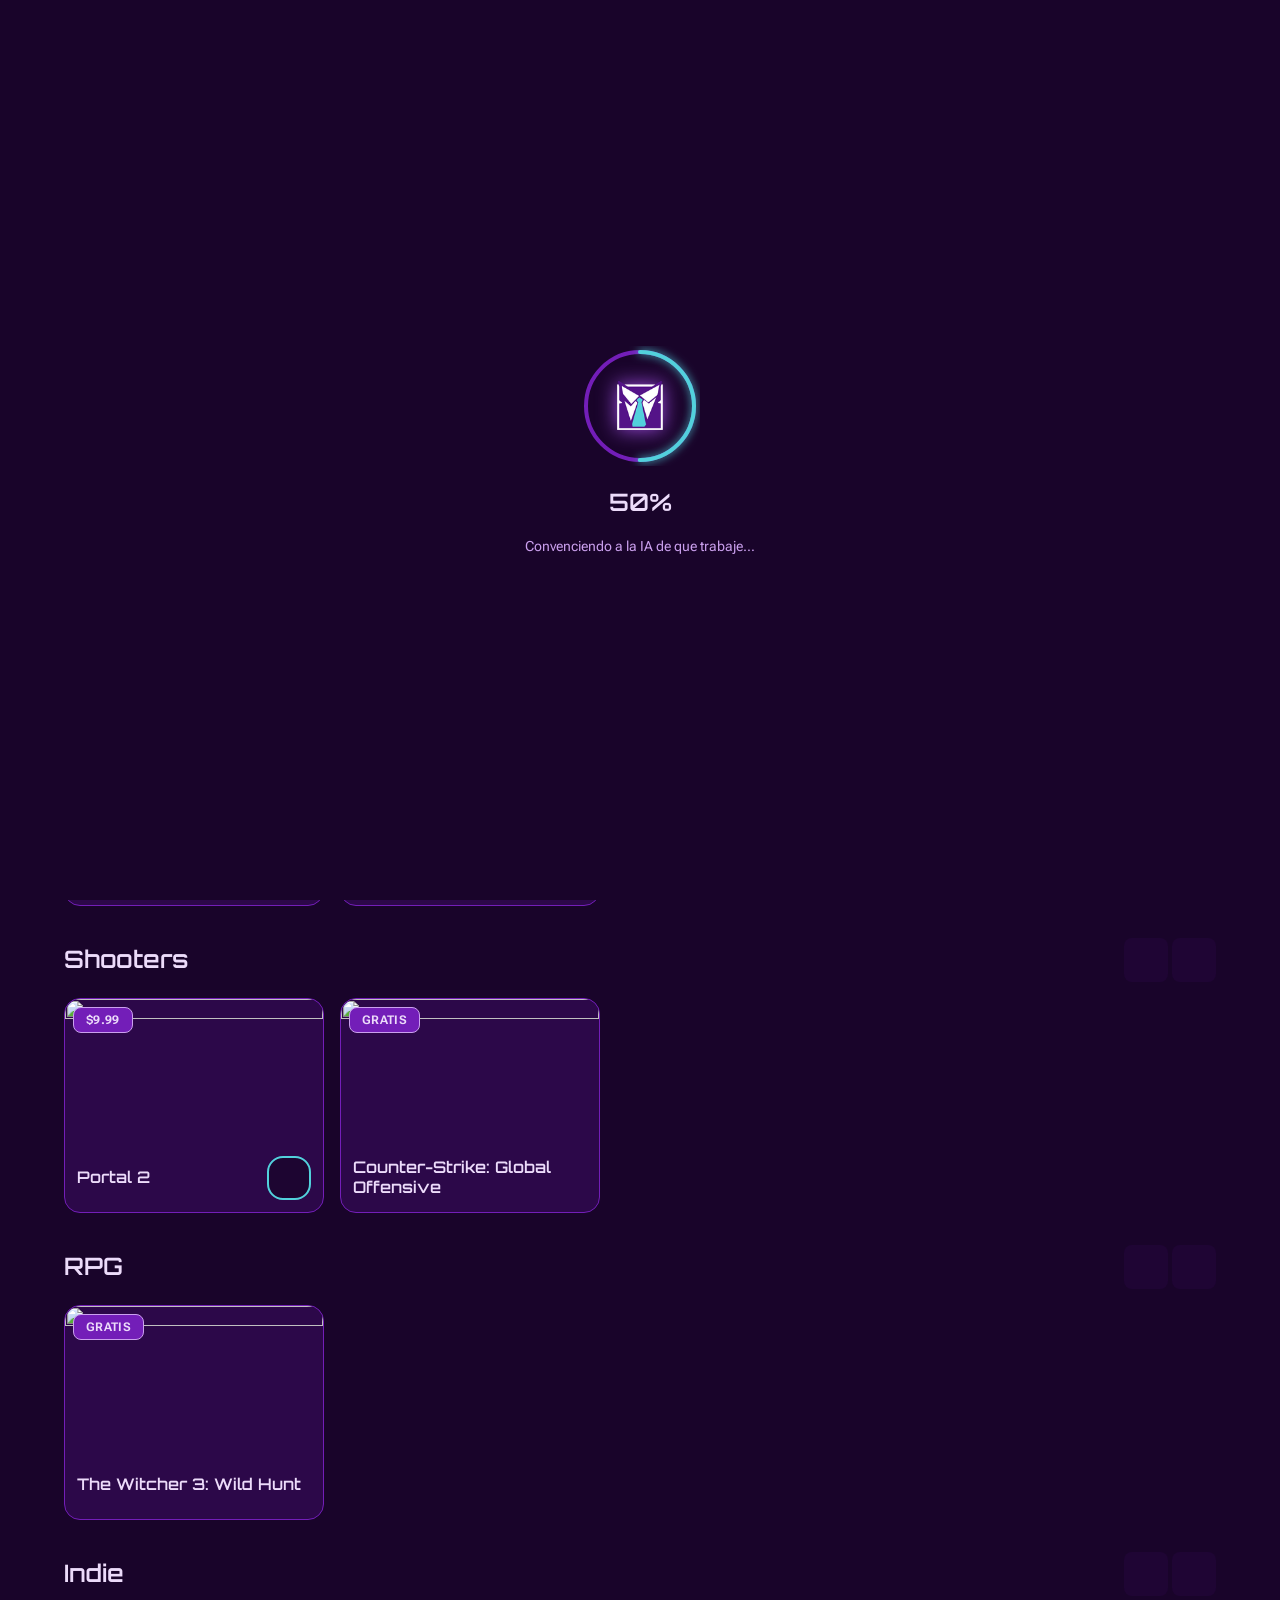
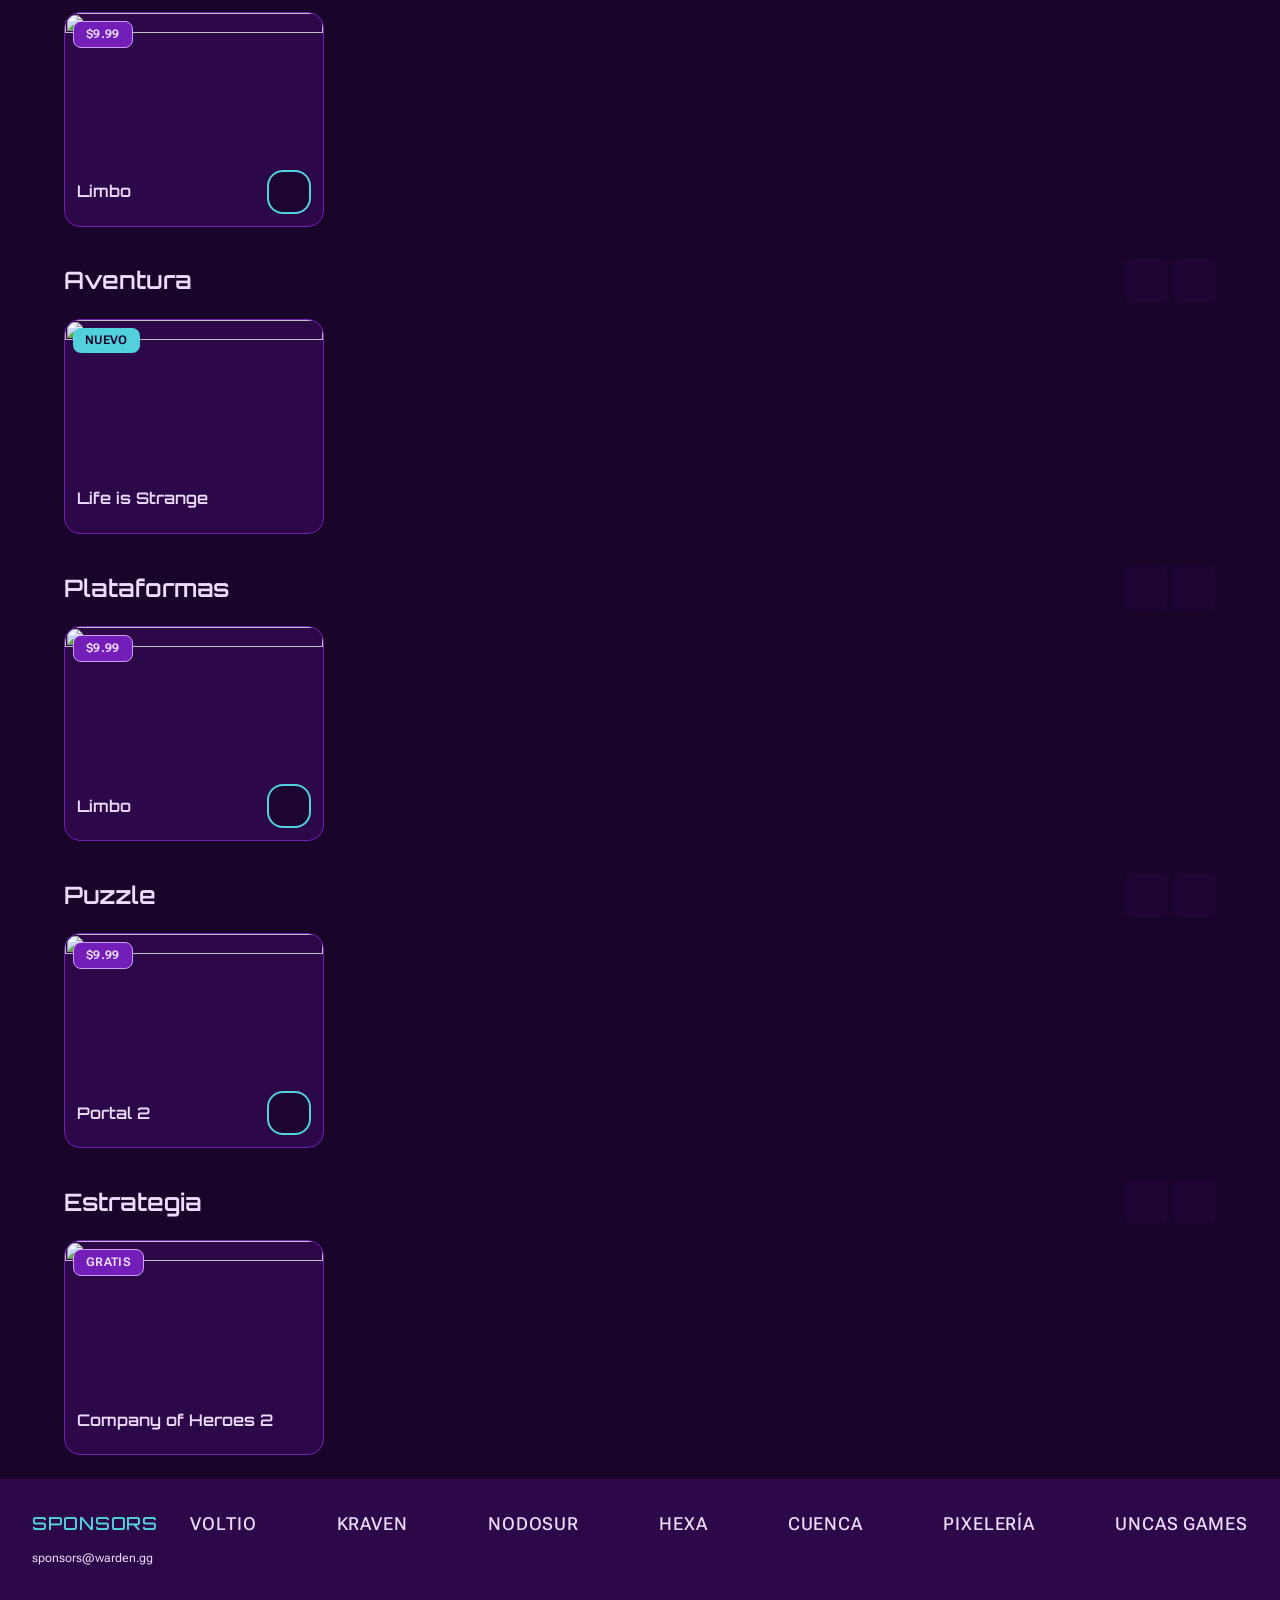
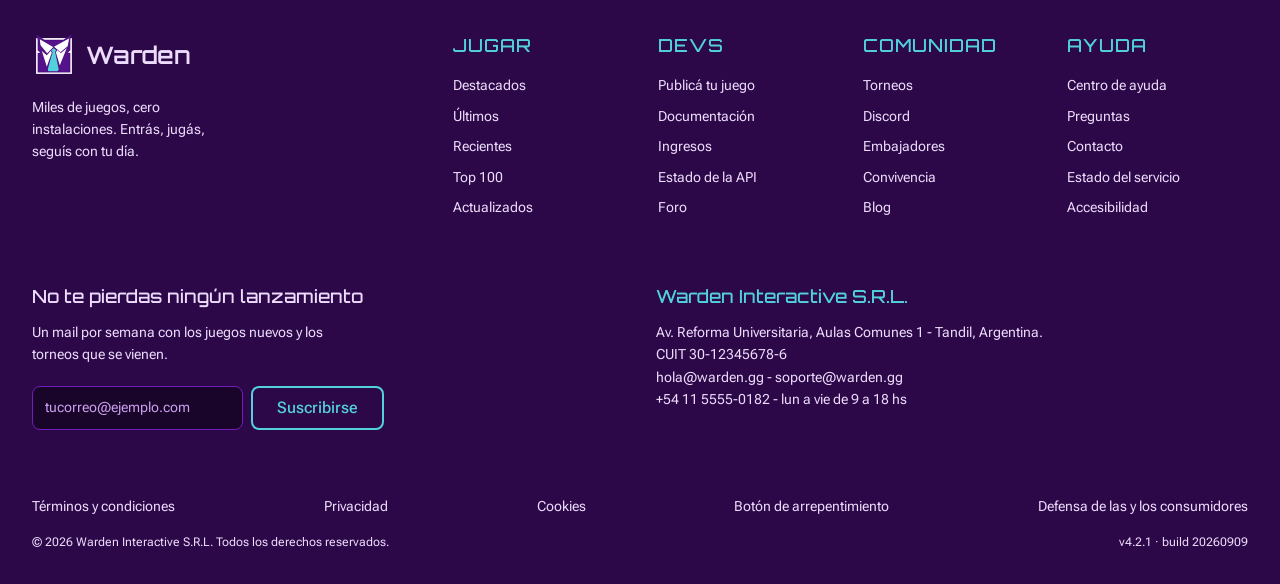
==== tp2/index.html @ 513153ab "header: fijo al scrollear solo en la Home y desde tablet Co-Authored-By: Claude Sonnet 5 <noreply@an" ====
<!DOCTYPE html>
<html lang="es-AR">
<head>
  <meta charset="utf-8">
  <meta name="viewport" content="width=device-width, initial-scale=1">
  <title>Warden Games — Home</title>
  <link rel="preconnect" href="https://fonts.googleapis.com">
  <link rel="preconnect" href="https://fonts.gstatic.com" crossorigin>
  <link href="https://fonts.googleapis.com/css2?family=Orbitron:wght@500;600;700&family=Roboto+Flex:wght@400;500&display=swap" rel="stylesheet">
  <link rel="stylesheet" href="https://unpkg.com/@phosphor-icons/web@2.1.1/src/regular/style.css">
  <link rel="stylesheet" href="./css/variables.css">
  <link rel="stylesheet" href="./css/base.css">
  <link rel="stylesheet" href="./css/components.css">
  <link rel="stylesheet" href="./css/header.css">
  <link rel="stylesheet" href="./css/footer.css">
  <link rel="stylesheet" href="./css/home.css">
</head>
<body>

  <!-- Loading simulado: se muestra al cargar la Home y se oculta desde
       loading.js. Todo el bloque visual es aria-hidden: el lector de
       pantalla ya tiene su propio anuncio fijo (el <p class="sr-only">
       de abajo) — ni el % ni las frases graciosas se leen en voz alta,
       cambiarían demasiadas veces en 5 segundos. -->
  <div id="loading" class="loading-overlay" role="status" aria-busy="true">
    <p class="sr-only">Cargando catálogo de juegos…</p>
    <div class="loading__centro" aria-hidden="true">
      <div class="loading__logo-wrap">
        <svg class="loading__ring" viewBox="0 0 120 120">
          <circle class="loading__ring-fondo" cx="60" cy="60" r="54"></circle>
          <circle class="loading__ring-relleno" id="loading-ring" cx="60" cy="60" r="54"></circle>
        </svg>
        <img class="loading__logo" src="assets/img/logo.png" alt="">
      </div>
      <span class="loading__pct"><span id="loading-num">0</span>%</span>
      <p class="loading__texto" id="loading-texto">Poniendo a correr a los hámsters…</p>
    </div>
  </div>

  <header class="header header--fijo">
  <div class="header__start">
    <div class="menu-hamburguesa">
      <button class="header__icon-btn" type="button" aria-label="Abrir menú" aria-expanded="false" aria-controls="menu-principal">
        <i class="ph ph-list" aria-hidden="true"></i>
      </button>

      <div id="menu-principal" class="menu-dropdown menu-dropdown--hamburguesa" hidden>
        <nav class="menu-dropdown__seccion" aria-labelledby="menu-jugar-titulo">
          <h2 class="menu-dropdown__titulo" id="menu-jugar-titulo">Jugar</h2>
          <ul>
            <li><a href="#"><i class="ph ph-star" aria-hidden="true"></i> Destacados</a></li>
            <li><a href="#"><i class="ph ph-sparkle" aria-hidden="true"></i> Últimos</a></li>
            <li><a href="#"><i class="ph ph-clock" aria-hidden="true"></i> Recientes</a></li>
            <li><a href="#"><i class="ph ph-trophy" aria-hidden="true"></i> Top 100</a></li>
            <li><a href="#"><i class="ph ph-arrows-clockwise" aria-hidden="true"></i> Actualizados</a></li>
          </ul>
        </nav>

        <hr class="menu-dropdown__divisor">

        <nav class="menu-dropdown__seccion" aria-labelledby="menu-categorias-titulo">
          <h2 class="menu-dropdown__titulo" id="menu-categorias-titulo">Categorías</h2>
          <ul>
            <li><a href="#"><i class="ph ph-lightning" aria-hidden="true"></i> Acción</a></li>
            <li><a href="#"><i class="ph ph-crosshair-simple" aria-hidden="true"></i> Shooters</a></li>
            <li><a href="#"><i class="ph ph-sword" aria-hidden="true"></i> RPG</a></li>
            <li><a href="#"><i class="ph ph-palette" aria-hidden="true"></i> Indie</a></li>
            <li><a href="#"><i class="ph ph-compass" aria-hidden="true"></i> Aventura</a></li>
            <li><a href="#"><i class="ph ph-game-controller" aria-hidden="true"></i> Plataformas</a></li>
            <li><a href="#"><i class="ph ph-puzzle-piece" aria-hidden="true"></i> Puzzle</a></li>
            <li><a href="#"><i class="ph ph-brain" aria-hidden="true"></i> Estrategia</a></li>
          </ul>
        </nav>

        <hr class="menu-dropdown__divisor">

        <div class="menu-dropdown__seccion menu-dropdown__seccion--contacto">
          <a class="btn btn--secundario" href="mailto:hola@warden.gg">Contáctanos</a>
        </div>
      </div>
    </div>

    <a class="header__logo" href="index.html" aria-label="Warden, ir al inicio">
      <img src="assets/img/logo.png" alt="" width="32" height="32">
      <span>Warden</span>
    </a>
  </div>

  <form class="header__search" role="search" action="#">
    <label class="sr-only" for="buscar">Buscar juegos</label>
    <i class="ph ph-magnifying-glass" aria-hidden="true"></i>
    <input type="search" id="buscar" name="q" placeholder="Buscar juegos" autocomplete="off">
  </form>

  <div class="header__actions">
    <div class="menu-carrito">
      <button class="header__icon-btn" type="button" aria-label="Carrito" aria-expanded="false" aria-controls="menu-carrito-panel">
        <i class="ph ph-shopping-cart-simple" aria-hidden="true"></i>
        <span class="carrito__contador" id="carrito-contador" hidden>0</span>
      </button>

      <div id="menu-carrito-panel" class="menu-dropdown menu-dropdown--carrito" hidden>
        <h2 class="menu-dropdown__titulo">Carrito</h2>

        <p class="carrito__vacio" id="carrito-vacio">Todavía no agregaste ningún juego.</p>

        <ul class="carrito__lista" id="carrito-lista">
          <!-- Ítems generados por carrito.js -->
        </ul>

        <div class="carrito__acciones">
          <a href="#" class="btn btn--secundario">Seguir comprando</a>
          <button type="button" class="btn btn--primario" id="btn-pagar-carrito">Pagar carrito</button>
        </div>
      </div>
    </div>

    <!-- Con sesión -->
    <div class="menu-cuenta">
      <button class="header__avatar" type="button" aria-label="Mi cuenta" aria-expanded="false" aria-controls="menu-perfil" data-sesion="usuario" hidden>
        <img src="assets/img/avatar.jpg" alt="" width="36" height="36">
      </button>

      <div id="menu-perfil" class="menu-dropdown menu-dropdown--perfil" hidden>
        <div class="menu-dropdown__cabecera">
          <img src="assets/img/avatar.jpg" alt="" width="48" height="48">
          <div>
            <p class="menu-dropdown__nombre">Nombre Apellido</p>
            <p class="menu-dropdown__usuario">@username</p>
          </div>
        </div>

        <hr class="menu-dropdown__divisor">

        <nav class="menu-dropdown__seccion" aria-label="Cuenta">
          <ul>
            <li><a href="#">Mi perfil</a></li>
            <li><a href="index.html#fila-mis-juegos">Mis juegos</a></li>
            <li><a href="#">Favoritos</a></li>
            <li><a href="#">Logros</a></li>
            <li><a href="#">Configuración</a></li>
          </ul>
        </nav>

        <hr class="menu-dropdown__divisor">

        <ul class="menu-dropdown__social" aria-label="Redes sociales">
          <li><a href="#" aria-label="Instagram"><i class="ph ph-instagram-logo" aria-hidden="true"></i></a></li>
          <li><a href="#" aria-label="YouTube"><i class="ph ph-youtube-logo" aria-hidden="true"></i></a></li>
          <li><a href="#" aria-label="X"><i class="ph ph-x-logo" aria-hidden="true"></i></a></li>
        </ul>

        <button type="button" class="menu-dropdown__cerrar-sesion">Cerrar sesión</button>
      </div>
    </div>

    <!-- Sin sesión -->
    <a class="header__avatar header__avatar--invitado" href="login.html" aria-label="Iniciar sesión" data-sesion="invitado">
      <i class="ph ph-user" aria-hidden="true"></i>
    </a>
  </div>
</header>

  <!-- Modal de pago simulado: lo abre "Pagar carrito" (arriba). Sin pasarela
       real (ver DECISIONES.md) — el form no valida contra nada ni manda
       datos a ningún lado, solo simula que la compra salió bien. -->
  <dialog id="modal-pago" class="modal" aria-label="Pagar carrito">
    <button type="button" class="modal__cerrar" id="btn-cerrar-pago" aria-label="Cerrar">
      <i class="ph ph-x" aria-hidden="true"></i>
    </button>

    <form id="form-pago" class="modal__form">
      <h2 class="modal__titulo">Pagar carrito</h2>
      <p class="modal__resumen" id="pago-resumen"></p>

      <div class="field">
        <label for="pago-nombre">Nombre en la tarjeta</label>
        <input type="text" id="pago-nombre" name="nombre" required autocomplete="cc-name">
      </div>

      <div class="field">
        <label for="pago-numero">Número de tarjeta</label>
        <input type="text" id="pago-numero" name="numero" required inputmode="numeric" autocomplete="cc-number" placeholder="0000 0000 0000 0000" maxlength="19">
      </div>

      <div class="modal__fila">
        <div class="field">
          <label for="pago-vencimiento">Vencimiento</label>
          <input type="text" id="pago-vencimiento" name="vencimiento" required autocomplete="cc-exp" placeholder="MM/AA" maxlength="5">
        </div>

        <div class="field">
          <label for="pago-cvv">CVV</label>
          <input type="text" id="pago-cvv" name="cvv" required inputmode="numeric" autocomplete="cc-csc" placeholder="123" maxlength="4">
        </div>
      </div>

      <button type="submit" class="btn btn--primario">Confirmar compra</button>
    </form>

    <div class="modal__exito" id="pago-exito" role="status" hidden>
      <i class="ph ph-check-circle modal__exito-icono" aria-hidden="true"></i>
      <h2 class="modal__exito-titulo">¡Compra realizada!</h2>
      <p class="modal__exito-texto">Gracias por tu compra.</p>
    </div>
  </dialog>

  <main>
    <!-- Banner "Destacados": carrusel coverflow armado por js/carousel.js
         con los juegos mejor puntuados de la API. La card activa queda de
         frente al centro; las de los costados, giradas en 3D (perspective +
         rotateY + translateZ), como si se alejaran hacia el fondo. -->
    <section id="banner" aria-labelledby="banner-titulo">
      <h1 id="banner-titulo" class="banner__titulo">Destacados</h1>
      <div class="banner__viewport">
        <div class="banner__escena">
          <!-- Cards generadas por carousel.js -->
        </div>
      </div>
      <div class="banner__dots">
        <!-- Dots generados por carousel.js -->
      </div>
    </section>

    <!-- Filas generadas por home.js: categorías por género para invitado,
         o "Recomendados" si el avatar del header tiene data-sesion="usuario" -->
    <div id="filas-juegos"></div>
  </main>

<footer class="footer">
  <div class="footer__inner">

    <!-- Sponsors -->
    <section class="sponsors" aria-labelledby="sponsors-title">
      <div class="sponsors__row">
        <h2 class="footer__label" id="sponsors-title">Sponsors</h2>
        <ul class="sponsors__list">
          <li><a href="#">Voltio</a></li>
          <li><a href="#">Kraven</a></li>
          <li><a href="#">NodoSur</a></li>
          <li><a href="#">Hexa</a></li>
          <li><a href="#">Cuenca</a></li>
          <li><a href="#">Pixelería</a></li>
          <li><a href="#">Uncas Games</a></li>
        </ul>
      </div>
      <a class="sponsors__mail" href="mailto:sponsors@warden.gg">sponsors@warden.gg</a>
    </section>

    <hr class="footer__divider">

    <!-- Marca + navegación -->
    <div class="footer__grid">

      <div class="brand">
        <a class="brand__logo" href="index.html" aria-label="Warden, ir al inicio">
          <img src="assets/img/logo.png" alt="" width="44" height="44">
          <span>Warden</span>
        </a>
        <p class="brand__tagline">Miles de juegos, cero instalaciones. Entrás, jugás, seguís con tu día.</p>

        <ul class="social" aria-label="Redes sociales de Warden">
          <li><a href="#" aria-label="Warden en Instagram"><i class="ph ph-instagram-logo" aria-hidden="true"></i></a></li>
          <li><a href="#" aria-label="Warden en TikTok"><i class="ph ph-tiktok-logo" aria-hidden="true"></i></a></li>
          <li><a href="#" aria-label="Warden en X"><i class="ph ph-x-logo" aria-hidden="true"></i></a></li>
          <li><a href="#" aria-label="Warden en YouTube"><i class="ph ph-youtube-logo" aria-hidden="true"></i></a></li>
        </ul>
      </div>

      <nav class="footer__col" aria-labelledby="col-jugar">
        <h2 class="footer__label" id="col-jugar">Jugar</h2>
        <ul>
          <li><a href="#">Destacados</a></li>
          <li><a href="#">Últimos</a></li>
          <li><a href="#">Recientes</a></li>
          <li><a href="#">Top 100</a></li>
          <li><a href="#">Actualizados</a></li>
        </ul>
      </nav>

      <nav class="footer__col" aria-labelledby="col-devs">
        <h2 class="footer__label" id="col-devs">Devs</h2>
        <ul>
          <li><a href="#">Publicá tu juego</a></li>
          <li><a href="#">Documentación</a></li>
          <li><a href="#">Ingresos</a></li>
          <li><a href="#">Estado de la API</a></li>
          <li><a href="#">Foro</a></li>
        </ul>
      </nav>

      <nav class="footer__col" aria-labelledby="col-comunidad">
        <h2 class="footer__label" id="col-comunidad">Comunidad</h2>
        <ul>
          <li><a href="#">Torneos</a></li>
          <li><a href="#">Discord</a></li>
          <li><a href="#">Embajadores</a></li>
          <li><a href="#">Convivencia</a></li>
          <li><a href="#">Blog</a></li>
        </ul>
      </nav>

      <nav class="footer__col" aria-labelledby="col-ayuda">
        <h2 class="footer__label" id="col-ayuda">Ayuda</h2>
        <ul>
          <li><a href="#">Centro de ayuda</a></li>
          <li><a href="#">Preguntas</a></li>
          <li><a href="#">Contacto</a></li>
          <li><a href="#">Estado del servicio</a></li>
          <li><a href="#">Accesibilidad</a></li>
        </ul>
      </nav>

    </div>

    <hr class="footer__divider">

    <!-- Newsletter + empresa -->
    <div class="footer__bottom">

      <section class="newsletter" aria-labelledby="newsletter-title">
        <h2 class="newsletter__title" id="newsletter-title">No te pierdas ningún lanzamiento</h2>
        <p class="newsletter__copy">Un mail por semana con los juegos nuevos y los torneos que se vienen.</p>
        <form class="newsletter__form" action="#" method="post" novalidate>
          <label class="sr-only" for="newsletter-email">Tu correo electrónico</label>
          <input type="email" id="newsletter-email" name="email" placeholder="tucorreo@ejemplo.com" autocomplete="email" required>
          <button type="submit" class="btn btn--secundario">Suscribirse</button>
        </form>
      </section>

      <section class="company" aria-labelledby="company-title">
        <h2 class="footer__label company__title" id="company-title">Warden Interactive S.R.L.</h2>
        <address>
          Av. Reforma Universitaria, Aulas Comunes 1 - Tandil, Argentina.<br>
          CUIT 30-12345678-6<br>
          <a href="mailto:hola@warden.gg">hola@warden.gg</a> - <a href="mailto:soporte@warden.gg">soporte@warden.gg</a><br>
          <a href="tel:+541155550182">+54 11 5555-0182</a> - lun a vie de 9 a 18 hs
        </address>
      </section>

    </div>

    <hr class="footer__divider">

    <!-- Barra legal -->
    <div class="legal">
      <nav aria-label="Información legal">
        <ul class="legal__links">
          <li><a href="#">Términos y condiciones</a></li>
          <li><a href="#">Privacidad</a></li>
          <li><a href="#">Cookies</a></li>
          <li><a href="#">Botón de arrepentimiento</a></li>
          <li><a href="#">Defensa de las y los consumidores</a></li>
        </ul>
      </nav>
      <div class="legal__meta">
        <p>© 2026 Warden Interactive S.R.L. Todos los derechos reservados.</p>
        <p>v4.2.1 · build 20260909</p>
      </div>
    </div>

  </div>
</footer>

  <script src="./js/api.js" defer></script>
  <script src="./js/sesion.js" defer></script>
  <script src="./js/carrito.js" defer></script>
  <script src="./js/compras.js" defer></script>
  <script src="./js/loading.js" defer></script>
  <script src="./js/carousel.js" defer></script>
  <script src="./js/carrusel-fila.js" defer></script>
  <script src="./js/home.js" defer></script>
  <script src="./js/menu.js" defer></script>
</body>
</html>
---- tp2/css/variables.css ----
/* ============================================================
   Warden — variables
   Generado basado en el design system de Figma.
   ============================================================ */

:root {
  /* ---- Color: base ---- */
  --fondo:            #19042A;
  --fondo-o1:         rgba(25, 4, 42, 0.75);
  --superficie:       var(--primario-o2);

  /* ---- Color: primario (violeta) ---- */
  --primario-c3:     #ECDBFA;
  --primario-c2:     #DAB7F5;
  --primario-c1:     #CBA0EE;
  --primario:        #9B4BDD;
  --primario-o1:     #731EB8;
  --primario-o2:     #2C0849;

  /* ---- Color: acento (celeste) ---- */
  --acento-c3:       #DEF5F7;      
  --acento:          #52D1DC;  
  --acento-o2:       #158993;  
  --acento-o3:       #0A555C; 

  /* ---- Color: feedback ---- */
  --error:            #F87171;
  --exito:            #4ADE80;

  /* ---- Color: utilidad ---- */
  --foco:             #EEF434;
  --sombra-elevacion: rgba(0, 0, 0, 0.35);
  --resplandor-error: rgba(248, 113, 113, 0.55);

  /* ---- Color: tablero (página del juego) ----
     Paleta propia del tablero de Peg Solitaire / "Neon Circuit", separada
     a propósito del violeta/celeste del resto del sitio (ver DECISIONES.md,
     "Página del juego"). Pendiente de ajustar a ojo contra Figma. */
  --tablero-activo:        #FF6A1A;
  --tablero-descargado:    #0B0710;
  --tablero-seleccionado:  #3FE8E4;
  --tablero-destino:       #4C7DFF;
  --tablero-grilla:        rgba(155, 75, 221, 0.15);

  /* ---- Espaciado ---- */
  --espaciado-1:      4px;
  --espaciado-2:      8px;
  --espaciado-3:      12px;
  --espaciado-4:      16px;
  --espaciado-5:      20px;
  --espaciado-6:      24px;
  --espaciado-8:      32px;

  /* ---- Radios ---- */
  --radio-sm:         8px;
  --radio-md:         16px;
  --radio-xl:         24px;

  /* ---- Controles ---- */
  --control-alto:     44px;
  --control-target:   24px;  /* minimo WCAG 2.2 SC 2.5.8 (AA) */

  /* ---- Tipografia ----
     Orbitron solo en h1-h3 y el logo. Roboto Flex todo el resto. */
  --font-display:     'Orbitron', sans-serif;
  --font-ui:          'Roboto Flex', system-ui, sans-serif;
}

/* ============================================================
   Tipografias
   ============================================================ */

.t-display  { font: 700 48px/1.10 var(--font-display); }
.t-h1       { font: 700 32px/1.20 var(--font-display); }
.t-h2       { font: 600 24px/1.25 var(--font-display); }
.t-h3       { font: 600 20px/1.30 var(--font-display); }
.t-label    { font: 500 18px/1.40 var(--font-ui);
              letter-spacing: 0.05em;
              text-transform: uppercase; }
.t-body-l   { font: 400 16px/1.50 var(--font-ui); }
.t-body-s   { font: 400 14px/1.50 var(--font-ui); }
.t-caption  { font: 500 12px/1.40 var(--font-ui); }

/* ============================================================
   Cuando se hace tab en los botones
   ============================================================ */

:where(a, button, input, select, textarea, [tabindex]):focus-visible {
  outline: 3px solid var(--foco);
  outline-offset: 2px;
}
---- tp2/css/base.css ----
/*
  base.css — Reset y estilos globales
  Depende de variables.css (debe importarse antes en el <head>).
*/

*,
*::before,
*::after {
  box-sizing: border-box;
}

[hidden] {
  display: none !important;
}

.sr-only {
  position: absolute;
  width: 1px;
  height: 1px;
  padding: 0;
  margin: -1px;
  overflow: hidden;
  clip: rect(0, 0, 0, 0);
  white-space: nowrap;
  border: 0;
}

html {
  color-scheme: dark;
  /* Firefox: no hay pseudo-elementos ahí, es la única forma de tocar el
     color del scrollbar. Chrome/Edge/Safari ignoran esto y usan los
     ::-webkit-scrollbar de abajo. */
  scrollbar-color: var(--primario-o1) var(--fondo);
  scrollbar-width: thin;
}

/* Mismos colores para Chrome/Edge/Safari. Con el selector universal en vez
   de uno puntual: cualquier contenedor con scroll propio (el desplegable
   del carrito, un <textarea>) hereda el mismo estilo sin tener que
   repetirlo. Las filas de categorías de la Home siguen ocultando la suya
   igual que antes (.carrusel__pista, en home.css) — esa regla es más
   específica que este selector universal y gana; ahí ya hay flechas como
   control alternativo, acá no. */
*::-webkit-scrollbar {
  width: 10px;
  height: 10px;
}

*::-webkit-scrollbar-track {
  background: var(--fondo);
}

*::-webkit-scrollbar-thumb {
  background: var(--primario-o1);
  border: 2px solid var(--fondo);
  border-radius: var(--radio-sm);
}

*::-webkit-scrollbar-thumb:hover {
  background: var(--acento);
}

body {
  margin: 0;
  min-height: 100vh;
  background: var(--fondo);
  color: var(--primario-c3);
  font: 400 16px/1.5 var(--font-ui);
}

h1, h2, h3 {
  font-family: var(--font-display);
  margin: 0 0 var(--espaciado-2);
  line-height: 1.2;
}

h4 {
  margin: 0 0 var(--espaciado-2);
  line-height: 1.2;
}

h1 { font-size: 32px; font-weight: 700; }
h2 { font-size: 24px; font-weight: 600; }
h3 { font-size: 20px; font-weight: 600; }

p {
  margin: 0 0 var(--espaciado-4);
  color: var(--primario-c1);
}

a {
  color: var(--acento);
  text-decoration: none;
}

a:hover {
  text-decoration: underline;
}

ul, ol {
  margin: 0;
  padding: 0;
  list-style: none;
}

img {
  max-width: 100%;
  display: block;
}

button {
  font-family: inherit;
}

main {
  display: block;
  width: 100%;
  max-width: 1200px;
  margin: 0 auto;
  padding: var(--espaciado-6);
}
---- tp2/css/components.css ----
/*
  components.css — Componentes reutilizables
  Botones, cards, inputs. Depende de variables.css y base.css.
  Header vive en header.css, footer en footer.css.
*/

/* Botones */
.btn {
  appearance: none;
  display: inline-flex;
  align-items: center;
  justify-content: center;
  position: relative;
  /* Ancla acá el z-index:-1 del relleno de .btn--secundario, para que
     nunca dependa del fondo de lo que lo rodee (ver DECISIONES.md). */
  z-index: 0;
  min-height: var(--control-alto);
  padding: 0 var(--espaciado-6);
  border: 2px solid transparent;
  border-radius: var(--radio-sm);
  font: 500 16px/1 var(--font-ui);
  cursor: pointer;
  text-decoration: none;
  background: none;
  transition: background-color 0.15s ease, border-color 0.15s ease, color 0.15s ease, transform 0.15s ease, box-shadow 0.15s ease;
}

.btn:active {
  transform: scale(0.98);
}

/* Primario: se eleva y tira sombra al pasar el mouse (animación 1) */
.btn--primario            { background: var(--primario); color: var(--primario-c3); }
.btn--primario:hover      { background: var(--primario-c1); color: var(--fondo); transform: translateY(-3px); box-shadow: 0 6px 14px var(--sombra-elevacion); }
.btn--primario:active     { background: var(--primario-o1); transform: translateY(0) scale(0.98); box-shadow: none; }

/* Destructivo: pulso/resplandor rojo que crece y se desvanece (animación 4) */
.btn--destructivo         { border-color: var(--error); color: var(--error); }
.btn--destructivo:hover   { background: var(--error); color: var(--fondo); animation: pulso-error 1.2s ease-out infinite; }
.btn--destructivo:active  { background: var(--error); color: var(--fondo); animation: none; box-shadow: none; }

@keyframes pulso-error {
  0%   { box-shadow: 0 0 0 0 var(--resplandor-error); }
  100% { box-shadow: 0 0 0 10px transparent; }
}

/* Secundario: el relleno entra deslizando de izquierda a derecha (animación 2) */
.btn--secundario {
  border-color: var(--acento);
  color: var(--acento);
}

.btn--secundario::before {
  content: "";
  position: absolute;
  inset: 0;
  z-index: -1;
  border-radius: inherit;
  background: var(--acento);
  transform: scaleX(0);
  transform-origin: left;
  transition: transform 0.25s ease-out;
}

/* .btn.btn--secundario (no solo .btn--secundario): necesita más especificidad
   que ".menu-dropdown__seccion a:hover" (que resetea text-decoration a los
   links normales del menú), porque "Contáctanos" vive ahí adentro y es
   también un .btn--secundario. */
.btn.btn--secundario:hover,
.btn.btn--secundario:focus-visible {
  color: var(--fondo);
  /* Explícito acá (no alcanza con el "a:hover" genérico de base.css): ese
     selector busca la etiqueta <a>, así que a los .btn--secundario que son
     <button> (ej. "Mensaje", "Suscribirse") nunca les llegaba. */
  text-decoration: underline;
}

.btn--secundario:hover::before,
.btn--secundario:focus-visible::before {
  transform: scaleX(1);
}

.btn--secundario:active::before {
  background: var(--primario-o1);
}

/* Terciario: el subrayado crece de izquierda a derecha (animación 3) */
.btn--terciario {
  color: var(--acento);
}

.btn--terciario::after {
  content: "";
  position: absolute;
  left: var(--espaciado-6);
  right: var(--espaciado-6);
  bottom: 6px;
  height: 2px;
  background: currentColor;
  transform: scaleX(0);
  transform-origin: left;
  transition: transform 0.25s ease-out;
}

.btn--terciario:hover::after,
.btn--terciario:focus-visible::after {
  transform: scaleX(1);
}

.btn:disabled {
  background: var(--primario-o2);
  color: var(--primario-c1);
  border-color: transparent;
  cursor: not-allowed;
}

@media (prefers-reduced-motion: reduce) {
  .btn,
  .btn--secundario::before,
  .btn--terciario::after {
    transition: none;
  }

  .btn--primario:hover,
  .btn--primario:active,
  .btn:active {
    transform: none;
  }

  .btn--destructivo:hover {
    animation: none;
    box-shadow: 0 0 0 4px var(--resplandor-error);
  }
}

/* Link de texto celeste, para resaltar una palabra suelta dentro de una
   oración (ej. "Acepto los términos" del checkbox de login) — mismo
   subrayado animado que .btn--terciario, pero no es un botón. */
.link {
  position: relative;
  display: inline-block;
  color: var(--acento);
}

.link,
.link:hover {
  text-decoration: none;
}

.link::after {
  content: "";
  position: absolute;
  left: 0;
  right: 0;
  bottom: -2px;
  height: 2px;
  background: currentColor;
  transform: scaleX(0);
  transform-origin: left;
  transition: transform 0.25s ease-out;
}

.link:hover::after,
.link:focus-visible::after {
  transform: scaleX(1);
}

@media (prefers-reduced-motion: reduce) {
  .link::after { transition: none; }
}

/* Variante "blanco": el link en sí no destaca hasta el hover/foco (mismo
   criterio que ya usan los links del footer, footer.css: color heredado
   que pasa a celeste, con el subrayado nativo del navegador en vez del
   subrayado animado de arriba). Para un link suelto que no necesita
   llamar la atención de entrada, a diferencia de .link solo (siempre
   celeste, pensado para resaltar dentro de una oración). */
.link--blanco {
  color: inherit;
  transition: color 0.2s ease;
}

.link--blanco::after {
  content: none;
}

.link--blanco:hover,
.link--blanco:focus-visible {
  color: var(--acento);
  text-decoration: underline;
}

@media (prefers-reduced-motion: reduce) {
  .link--blanco { transition: none; }
}

/* Cards — el hover se levanta por encima de las vecinas.
   En Figma esto no se puede mostrar porque el z-index es
   estatico; aca si. */
.card {
  position: relative;
  border: 1px solid var(--primario-o1);
  border-radius: var(--radio-md);
  padding: var(--espaciado-6);
  background: var(--primario-o2);
  transition: transform 150ms ease-out;
}

.card:hover,
.card:focus-within {
  transform: scale(1.06);
  z-index: 1;
}

@media (prefers-reduced-motion: reduce) {
  .card { transition: none; }
  .card:hover, .card:focus-within { transform: none; }
}

/* Etiqueta chica ("Gratis", precio, "Nuevo") sobre la imagen de un juego
   (home.js, carousel.js). En Roboto Flex, no Orbitron: es un tag, no un
   título — misma razón por la que se sacó Orbitron de .banner__nombre. */
.badge {
  display: inline-flex;
  align-items: center;
  padding: var(--espaciado-1) var(--espaciado-3);
  border-radius: var(--radio-sm);
  font: 700 12px/1.4 var(--font-ui);
  text-transform: uppercase;
  letter-spacing: 0.03em;
}

.badge--precio {
  background: var(--primario-o1);
  border: 1px solid var(--primario-c1);
  color: var(--primario-c3);
}

.badge--nuevo {
  background: var(--acento);
  color: var(--fondo);
}

/* Menú desplegable — mismo componente para el menú hamburguesa y el de
   cuenta (unificados en la 2ª corrección: antes tenían estilos distintos).
   Quien lo posiciona respecto al botón que lo abre es header.css. */
.menu-dropdown {
  position: absolute;
  /* Más alto que las cards del banner coverflow (llegan a z-index: 100),
     si no quedaban tapados donde se superponen en pantalla. */
  z-index: 200;
  width: 280px;
  max-height: calc(100vh - 100px);
  overflow-y: auto;
  padding: var(--espaciado-4);
  border: 1px solid var(--primario-o1);
  border-radius: var(--radio-md);
  background: var(--superficie);
  box-shadow: 0 12px 30px var(--sombra-elevacion);
}

.menu-dropdown__titulo {
  margin: 0 0 var(--espaciado-2);
  color: var(--primario-c1);
  font: 600 12px/1.4 var(--font-ui);
  text-transform: uppercase;
  letter-spacing: 0.05em;
}

.menu-dropdown__seccion ul {
  display: flex;
  flex-direction: column;
  gap: var(--espaciado-1);
}

.menu-dropdown__seccion a {
  display: flex;
  align-items: center;
  gap: var(--espaciado-3);
  min-height: var(--control-alto);
  padding: 0 var(--espaciado-2);
  border-radius: var(--radio-sm);
  color: var(--primario-c3);
  font: 500 15px/1.4 var(--font-ui);
  transition: background-color 0.15s ease;
}

.menu-dropdown__seccion a:hover,
.menu-dropdown__seccion a:focus-visible {
  background: var(--primario-o2);
  text-decoration: none;
}

.menu-dropdown__seccion i {
  flex-shrink: 0;
  font-size: 18px;
  color: var(--acento);
}

.menu-dropdown__divisor {
  border: 0;
  border-top: 1px solid var(--primario-o1);
  margin: var(--espaciado-3) 0;
}

.menu-dropdown__seccion--contacto .btn {
  width: 100%;
  /* Sin esto, ".menu-dropdown__seccion a" (pensada para los links de
     navegación del menú) le pisa el tamaño de fuente a 15px — el botón
     queda más chico y el subrayado del hover, más finito, que en el
     resto de los .btn--secundario del sitio. */
  font-size: 16px;
}

/* ---------- Cabecera del menú de cuenta (avatar + nombre) ---------- */
.menu-dropdown__cabecera {
  display: flex;
  align-items: center;
  gap: var(--espaciado-3);
}

.menu-dropdown__cabecera img {
  width: 48px;
  height: 48px;
  border-radius: 50%;
  object-fit: cover;
}

.menu-dropdown__nombre {
  margin: 0;
  color: var(--primario-c3);
  font: 600 16px/1.3 var(--font-ui);
}

.menu-dropdown__usuario {
  margin: 0;
  color: var(--primario-c1);
  font: 400 13px/1.3 var(--font-ui);
}

.menu-dropdown__social {
  display: flex;
  gap: var(--espaciado-1);
  margin: 0 0 var(--espaciado-3);
}

.menu-dropdown__social a {
  display: inline-flex;
  align-items: center;
  justify-content: center;
  width: var(--control-alto);
  height: var(--control-alto);
  border-radius: var(--radio-sm);
  color: var(--primario-c3);
  font-size: 20px;
  transition: background-color 0.15s ease;
}

.menu-dropdown__social a:hover {
  background: var(--primario-o2);
  text-decoration: none;
}

/* ---------- Carrito ---------- */
.carrito__vacio {
  margin: 0;
  color: var(--primario-c1);
  font: 400 14px/1.4 var(--font-ui);
}

.carrito__lista {
  display: flex;
  flex-direction: column;
  gap: var(--espaciado-2);
}

.carrito__item {
  display: flex;
  align-items: center;
  gap: var(--espaciado-2);
}

.carrito__item img {
  flex-shrink: 0;
  width: 48px;
  height: 48px;
  border-radius: var(--radio-sm);
  object-fit: cover;
}

.carrito__item-nombre {
  flex: 1;
  min-width: 0;
  margin: 0;
  color: var(--primario-c3);
  font: 500 14px/1.3 var(--font-ui);
  overflow: hidden;
  text-overflow: ellipsis;
  white-space: nowrap;
}

/* Ícono solo, área táctil de 44px aunque el ícono sea chico (mismo criterio
   que .header__icon-btn). */
.carrito__quitar {
  display: inline-flex;
  align-items: center;
  justify-content: center;
  flex-shrink: 0;
  width: var(--control-alto);
  height: var(--control-alto);
  border: 0;
  border-radius: var(--radio-sm);
  background: none;
  color: var(--primario-c1);
  font-size: 16px;
  cursor: pointer;
  transition: background-color 0.15s ease, color 0.15s ease;
}

.carrito__quitar:hover {
  background: var(--primario-o2);
  color: var(--error);
}

.carrito__acciones {
  display: flex;
  flex-direction: column;
  gap: var(--espaciado-2);
  margin-top: var(--espaciado-3);
}

.carrito__acciones .btn {
  width: 100%;
}

.menu-dropdown__cerrar-sesion {
  appearance: none;
  display: block;
  width: 100%;
  min-height: var(--control-alto);
  padding: 0 var(--espaciado-2);
  border: 0;
  border-radius: var(--radio-sm);
  background: none;
  color: var(--error);
  font: 500 15px var(--font-ui);
  text-align: left;
  cursor: pointer;
  transition: background-color 0.15s ease;
}

.menu-dropdown__cerrar-sesion:hover {
  background: var(--primario-o2);
}

/* ---------- Modal (ej. "Pagar carrito") ---------- */
.modal {
  position: fixed;
  margin: auto;
  width: min(26rem, 90vw);
  max-height: calc(100vh - var(--espaciado-8));
  overflow-y: auto;
  border: none;
  border-radius: var(--radio-xl);
  padding: var(--espaciado-8);
  background: var(--superficie);
  color: var(--primario-c3);
  box-shadow: 0 12px 30px var(--sombra-elevacion);
}

.modal::backdrop {
  background: rgba(0, 0, 0, 0.6);
}

.modal[open] {
  animation: modal-pop 0.25s ease-out;
}

@keyframes modal-pop {
  from { opacity: 0; transform: scale(0.92); }
  to   { opacity: 1; transform: scale(1); }
}

.modal__cerrar {
  position: absolute;
  top: var(--espaciado-3);
  right: var(--espaciado-3);
  display: inline-flex;
  align-items: center;
  justify-content: center;
  width: var(--control-alto);
  height: var(--control-alto);
  padding: 0;
  border: 0;
  border-radius: var(--radio-sm);
  background: none;
  color: var(--primario-c3);
  font-size: 20px;
  cursor: pointer;
  transition: background-color 0.15s ease, color 0.15s ease;
}

.modal__cerrar:hover {
  background: var(--primario-o2);
  color: var(--acento);
}

.modal__titulo {
  margin: 0 0 var(--espaciado-4);
}

.modal__resumen {
  color: var(--primario-c1);
  font-size: 14px;
}

.modal__fila {
  display: flex;
  flex-wrap: wrap;
  gap: var(--espaciado-4);
}

.modal__fila .field {
  flex: 1;
  min-width: 7rem;
}

.modal__form .btn {
  width: 100%;
  margin-top: var(--espaciado-2);
}

/* Reemplaza al form tras confirmar, mismo criterio que .auth-success
   (login.css): fade + scale en vez de aparecer de golpe. */
.modal__exito {
  display: flex;
  flex-direction: column;
  align-items: center;
  gap: var(--espaciado-3);
  padding: var(--espaciado-6) 0;
  text-align: center;
  animation: modal-pop 0.4s ease-out;
}

.modal__exito-icono {
  font-size: 48px;
  color: var(--exito);
}

.modal__exito-titulo {
  margin: 0;
}

.modal__exito-texto {
  margin: 0;
}

@media (prefers-reduced-motion: reduce) {
  .modal[open],
  .modal__exito {
    animation: none;
  }
}

/* Inputs */
.field {
  display: flex;
  flex-direction: column;
  gap: var(--espaciado-1);
  margin-bottom: var(--espaciado-4);
}

.field label {
  font-size: 14px;
  color: var(--primario-c1);
}

.field input {
  background: var(--fondo);
  border: 1px solid var(--primario-o1);
  border-radius: var(--radio-sm);
  padding: var(--espaciado-2) var(--espaciado-4);
  color: var(--primario-c3);
  font: 400 16px var(--font-ui);
}

.field input:focus-visible {
  border-color: var(--acento);
}

/* ============================================================
   Ficha de un juego — usado por juego.html (Neon Circuit) y por
   producto.html (cualquier otro juego del catálogo). Antes vivía en
   juego.css; se movió acá al pasar a compartirse entre dos páginas
   (mismo criterio que ya se usó con crearBotonCarrito()/crearBadge() en
   carrito.js). El tablero y la Ayuda (específicos de Neon Circuit) siguen
   en juego.css.
   ============================================================ */

/* ---------- Ruta de navegación (breadcrumb) ----------
   Roboto Flex, no Orbitron: es navegación, no un título (h1-h3). */
.breadcrumb {
  margin-bottom: var(--espaciado-6);
}

.breadcrumb__lista {
  display: flex;
  align-items: center;
  gap: var(--espaciado-2);
  font: 500 14px/1 var(--font-ui);
}

.breadcrumb__item {
  color: var(--primario-c1);
}

/* Separador ">" entre items, generado con CSS: no es texto real, así que
   no hace falta ocultarlo de los lectores de pantalla aparte. */
.breadcrumb__item + .breadcrumb__item::before {
  content: "›";
  margin-right: var(--espaciado-2);
  color: var(--primario-o1);
}

.breadcrumb__item a {
  color: inherit;
}

.breadcrumb__item a:hover {
  color: var(--acento);
}

.breadcrumb__item[aria-current="page"] {
  color: var(--primario-c3);
}

/* ---------- Layout de 2 columnas + panel lateral ----------
   Solo desktop (regla del proyecto: estas páginas no necesitan mobile
   first), por eso no hay @media acá. Grid de 2 filas x 2 columnas (4
   hijos directos de .juego-layout). align-items:stretch hace que, en la
   fila 1, el contenido principal y el panel lateral midan siempre lo
   mismo — sin cálculo manual, porque CSS Grid iguala la altura de todos
   los ítems de una misma fila por spec. */
.juego-layout {
  display: grid;
  grid-template-columns: minmax(0, 1fr) 320px;
  align-items: stretch;
  column-gap: var(--espaciado-6);
  row-gap: var(--espaciado-8);
  margin-top: var(--espaciado-6);
}

/* La fila 2 no necesita igualar alturas: con align-items:stretch general
   de arriba, si no ponemos esto, un ítem más corto quedaría con una card
   más alta que su contenido, con aire de sobra adentro. */
.juego-layout__secundario,
.juego-layout > .compartir {
  align-self: start;
}

.juego-layout__secundario {
  display: flex;
  flex-direction: column;
  gap: var(--espaciado-8);
}

.juego-layout__secundario .sobre-juego,
.juego-layout__secundario .galeria {
  margin-top: 0;
}

.panel-lateral {
  display: flex;
  flex-direction: column;
  gap: var(--espaciado-4);
}

/* ---------- Ficha del juego ---------- */
.ficha-juego {
  padding: var(--espaciado-4);
  border: 1px solid var(--primario-o1);
  border-radius: var(--radio-xl);
  background: var(--superficie);
}

.ficha-juego__cabecera {
  display: flex;
  align-items: center;
  gap: var(--espaciado-3);
  margin-bottom: var(--espaciado-4);
}

/* Miniatura cuadrada (56x56). juego.html le pone el fondo fijo de Neon
   Circuit por su cuenta; producto.js lo pisa con la imagen real del
   juego (background-image inline). */
.ficha-juego__miniatura {
  width: 56px;
  height: 56px;
  flex-shrink: 0;
  border-radius: var(--radio-md);
  background-position: center;
  background-size: cover;
}

.ficha-juego__nombre {
  margin: 0;
  color: var(--primario-c3);
  font: 600 16px/1.3 var(--font-ui);
}

.ficha-juego__categoria {
  margin: 0;
  color: var(--primario-c1);
  font: 400 13px/1.3 var(--font-ui);
}

.ficha-juego__rating {
  display: flex;
  align-items: center;
  gap: var(--espaciado-1);
  margin: 0 0 var(--espaciado-4);
  color: var(--acento);
  font: 500 14px/1 var(--font-ui);
}

.ficha-juego__resenas {
  color: var(--primario-c1);
}

.ficha-juego__stats {
  display: flex;
  gap: var(--espaciado-6);
  margin: 0;
  padding-top: var(--espaciado-3);
  border-top: 1px solid var(--primario-o1);
}

.ficha-juego__stats dt {
  color: var(--primario-c1);
  font: 400 12px/1.4 var(--font-ui);
}

.ficha-juego__stats dd {
  margin: 0;
  color: var(--primario-c3);
  font: 600 16px/1.3 var(--font-ui);
}

/* ---------- Sobre el juego ---------- */
.sobre-juego {
  margin-top: var(--espaciado-8);
  max-width: 70ch;
}

.sobre-juego p {
  margin: 0;
}

/* ---------- Galería ----------
   6 tiles con gradientes de la paleta del tablero. Sin fotos reales
   todavía (ver DECISIONES.md, "Pendientes de decidir"). */
.galeria {
  margin-top: var(--espaciado-8);
}

.galeria__cabecera {
  display: flex;
  align-items: baseline;
  justify-content: space-between;
  margin-bottom: var(--espaciado-4);
}

.galeria__cabecera h2 {
  margin: 0;
}

.galeria__contador {
  margin: 0;
  color: var(--primario-c1);
  font: 400 13px/1 var(--font-ui);
}

.galeria__grid {
  display: grid;
  grid-template-columns: repeat(3, 1fr);
  gap: var(--espaciado-4);
}

.galeria__tile {
  aspect-ratio: 16 / 9;
  border-radius: var(--radio-md);
  overflow: hidden;
}

.galeria__tile--1 { background: linear-gradient(135deg, var(--tablero-activo), var(--tablero-destino)); }
.galeria__tile--2 { background: linear-gradient(135deg, var(--tablero-seleccionado), var(--primario-o1)); }
.galeria__tile--3 { background: linear-gradient(135deg, var(--tablero-destino), var(--tablero-activo) 70%); }
.galeria__tile--4 { background: linear-gradient(135deg, var(--acento), var(--tablero-destino)); }
.galeria__tile--5 { background: linear-gradient(135deg, var(--tablero-activo), var(--tablero-seleccionado)); }
.galeria__tile--6 { background: linear-gradient(135deg, var(--primario), var(--tablero-seleccionado) 60%, var(--tablero-activo)); }

/* Capturas reales (Neon Circuit, juego.html): llenan el tile sin deformarse. */
.galeria__img {
  display: block;
  width: 100%;
  height: 100%;
  object-fit: cover;
}

/* ---------- Galería animada: carrusel de flip (solo juego.html) ----------
   producto.html sigue con la grilla de gradientes de arriba (sin fotos
   reales). Acá, en cambio, se ve una sola foto grande a la vez; al pasar a
   la siguiente, la tarjeta gira en 3D como una ficha que se da vuelta —
   una animación de rotación real, no un simple desplazamiento. La lógica
   que dispara el giro (qué foto va en cada cara y cuándo) vive en
   js/galeria.js; acá solo el CSS que hace que ese giro se vea y se anime. */

/* "perspective" en el contenedor es lo que le da profundidad al giro de la
   tarjeta: sin esto, rotateY se ve aplastado en 2D, como si la tarjeta se
   angostara en vez de girar. Cuanto más alto el valor, menos exagerada se
   ve la perspectiva (1400px = un giro suave, no un efecto "ojo de pez"). */
.galeria__visor {
  position: relative;
  perspective: 1400px;
}

/* La tarjeta que gira. transform-style: preserve-3d es lo que permite que
   sus dos caras (los hijos .galeria__cara) mantengan su propia posición en
   el espacio 3D en vez de aplanarse contra la pantalla — sin esto, el giro
   de las caras de adentro no se notaría.
   El ángulo en sí (--angulo) lo escribe js/galeria.js en cada click, sumando
   o restando 180° según la dirección (nunca "vuelve" a 0: sigue girando
   siempre para el mismo lado, así el giro nunca da un salto raro hacia
   atrás). "transition" es lo único que hace falta para que ese cambio de
   variable se vea como una animación en vez de un salto instantáneo. */
.galeria__carta {
  position: relative;
  aspect-ratio: 16 / 9;
  border-radius: var(--radio-md);
  transform-style: preserve-3d;
  transform: rotateY(var(--angulo, 0deg));
  transition: transform 0.7s ease-in-out;
}

/* Las 2 caras de la tarjeta, superpuestas exactamente en el mismo lugar
   (position: absolute + inset: 0, una arriba de la otra). Giran junto con
   la tarjeta porque son sus hijas dentro del mismo espacio 3D.
   "backface-visibility: hidden" es la clave de todo el truco: apenas una
   cara queda "mirando para atrás" (a más de 90° de giro), esta propiedad la
   hace invisible — así nunca se ve una imagen espejada ni las dos fotos
   mezcladas al mismo tiempo durante el giro. */
.galeria__cara {
  position: absolute;
  inset: 0;
  border-radius: inherit;
  overflow: hidden;
  backface-visibility: hidden;
}

/* La cara B arranca pre-girada 180° respecto de la tarjeta (al revés de la
   cara A, que se queda en 0°). Es lo que hace que, cuando la tarjeta
   completa su primer giro de 180°, la cara B termine mirando derecho hacia
   el frente (sus 180° propios + los 180° que giró la tarjeta = 360°, que
   es lo mismo que 0°) en vez de aparecer espejada. */
.galeria__cara--b {
  transform: rotateY(180deg);
}

/* Flechas para pasar de foto, superpuestas sobre la imagen (no debajo,
   como en las filas de la Home) porque acá hay una sola foto grande, no
   una fila para desplazar. */
.galeria__flecha {
  appearance: none;
  position: absolute;
  top: 50%;
  /* Centra el botón verticalmente sin tener que saber su alto de antemano:
     lo corre la mitad de su propia altura hacia arriba. */
  transform: translateY(-50%);
  z-index: 1;
  display: inline-flex;
  align-items: center;
  justify-content: center;
  width: var(--control-alto);
  height: var(--control-alto);
  border: 0;
  border-radius: 50%;
  background: var(--fondo-o1);
  color: var(--primario-c3);
  font-size: 20px;
  cursor: pointer;
  transition: background-color 0.2s ease, color 0.2s ease;
}

.galeria__flecha:hover,
.galeria__flecha:focus-visible {
  background: var(--acento);
  color: var(--fondo);
}

.galeria__flecha--prev { left: var(--espaciado-3); }
.galeria__flecha--next { right: var(--espaciado-3); }

/* Sin movimiento: la tarjeta sigue cambiando de foto (sigue siendo
   funcional), pero de golpe, sin el giro — se saca la única propiedad que
   anima el cambio (transition), nada más. */
@media (prefers-reduced-motion: reduce) {
  .galeria__carta {
    transition: none;
  }
}

/* ---------- Compartir ---------- */
.compartir {
  padding: var(--espaciado-4);
  border: 1px solid var(--primario-o1);
  border-radius: var(--radio-xl);
  background: var(--superficie);
}

.compartir__redes {
  display: flex;
  gap: var(--espaciado-2);
  margin: var(--espaciado-4) 0;
}

.compartir__redes a {
  display: inline-flex;
  align-items: center;
  justify-content: center;
  width: var(--control-alto);
  height: var(--control-alto);
  border: 1px solid var(--primario-o1);
  border-radius: var(--radio-sm);
  color: var(--primario-c3);
  font-size: 20px;
  transition: background-color 0.2s ease;
}

.compartir__redes a:hover {
  background: var(--primario-o2);
  text-decoration: none;
}

.compartir__acciones {
  display: flex;
  gap: var(--espaciado-3);
  margin-bottom: var(--espaciado-4);
}

.compartir__acciones .btn {
  flex: 1;
}

.compartir__link {
  display: flex;
  gap: var(--espaciado-2);
}

.compartir__link input {
  flex: 1;
  min-height: var(--control-alto);
  padding: 0 var(--espaciado-3);
  border: 1px solid var(--primario-o1);
  border-radius: var(--radio-sm);
  background: var(--fondo);
  color: var(--primario-c1);
  font: 400 14px/1 var(--font-ui);
}

.compartir__copiar {
  appearance: none;
  min-height: var(--control-alto);
  padding: 0 var(--espaciado-4);
  border: 1px solid var(--acento);
  border-radius: var(--radio-sm);
  background: none;
  color: var(--acento);
  font: 600 14px/1 var(--font-ui);
  cursor: pointer;
  transition: background-color 0.2s ease, color 0.2s ease;
}

.compartir__copiar:hover {
  background: var(--acento);
  color: var(--fondo);
}

/* ---------- Comunidad ---------- */
.comunidad {
  min-width: 0;
}

.comunidad__cabecera {
  display: flex;
  align-items: baseline;
  justify-content: space-between;
  margin-bottom: var(--espaciado-4);
}

.comunidad__cabecera h2 {
  margin: 0;
}

.comunidad__contador {
  margin: 0;
  color: var(--primario-c1);
  font: 400 13px/1 var(--font-ui);
}

.comunidad__lista {
  display: flex;
  flex-direction: column;
}

.resena {
  padding: var(--espaciado-4) 0;
  border-top: 1px solid var(--primario-o1);
}

.resena__cabecera {
  display: flex;
  align-items: center;
  gap: var(--espaciado-3);
  margin-bottom: var(--espaciado-3);
}

/* Iniciales en vez de foto: no hay avatares reales de la comunidad. */
.resena__avatar {
  display: inline-flex;
  align-items: center;
  justify-content: center;
  width: 40px;
  height: 40px;
  flex-shrink: 0;
  border-radius: 50%;
  color: var(--fondo);
  font: 600 14px/1 var(--font-ui);
}

.resena__avatar--1 { background: var(--primario-c1); }
.resena__avatar--2 { background: var(--acento); }
.resena__avatar--3 { background: var(--tablero-seleccionado); }

.resena__nombre {
  margin: 0;
  color: var(--primario-c3);
  font: 600 14px/1.4 var(--font-ui);
}

.resena__fecha {
  margin-left: var(--espaciado-2);
  color: var(--primario-c1);
  font: 400 13px/1.4 var(--font-ui);
}

.resena__puntaje {
  margin: 0;
  color: var(--tablero-seleccionado);
  font-size: 14px;
  letter-spacing: 2px;
}

.resena__texto {
  margin: 0 0 var(--espaciado-3);
  color: var(--primario-c1);
}

.resena__acciones {
  display: flex;
  gap: var(--espaciado-4);
}

.resena__util,
.resena__responder {
  appearance: none;
  padding: 0;
  border: 0;
  background: none;
  color: var(--primario-c1);
  font: 500 13px/1 var(--font-ui);
  cursor: pointer;
}

.resena__util:hover,
.resena__responder:hover {
  color: var(--acento);
  text-decoration: underline;
}

/* ---------- Dejá tu reseña ----------
   Puntaje con radios + labels (CSS puro, sin JS): el truco es poner las
   estrellas al revés en el HTML (5,4,3,2,1) y darlas vuelta visualmente
   con row-reverse, así "esta y las siguientes en el HTML" son, en
   pantalla, "esta y las anteriores" — la selección natural de un rating. */
.resena-form {
  padding: var(--espaciado-6);
  border: 1px solid var(--primario-o1);
  border-radius: var(--radio-xl);
  background: var(--superficie);
}

.resena-form form {
  display: flex;
  flex-direction: column;
  gap: var(--espaciado-4);
}

.resena-form__puntaje {
  padding: 0;
  border: 0;
}

.resena-form__puntaje legend {
  margin-bottom: var(--espaciado-2);
  padding: 0;
  color: var(--primario-c1);
  font: 500 14px/1 var(--font-ui);
}

.estrellas {
  display: flex;
  flex-direction: row-reverse;
  justify-content: flex-end;
  gap: var(--espaciado-1);
  width: fit-content;
}

.estrellas input {
  position: absolute;
  width: var(--control-alto);
  height: var(--control-alto);
  opacity: 0;
}

.estrellas label {
  display: inline-flex;
  align-items: center;
  justify-content: center;
  width: var(--control-alto);
  height: var(--control-alto);
  color: var(--primario-o1);
  font-size: 22px;
  line-height: 1;
  cursor: pointer;
}

.estrellas label::before {
  content: "★";
}

.estrellas input:checked ~ label,
.estrellas label:hover,
.estrellas label:hover ~ label {
  color: var(--tablero-seleccionado);
}

/* El input queda invisible (opacity: 0), así que el foco de teclado se
   muestra en su label, no en él. */
.estrellas input:focus-visible + label {
  outline: 3px solid var(--foco);
  outline-offset: 2px;
}

.resena-form textarea {
  min-height: 96px;
  padding: var(--espaciado-3);
  border: 1px solid var(--primario-o1);
  border-radius: var(--radio-sm);
  background: var(--fondo);
  color: var(--primario-c3);
  font: 400 14px/1.5 var(--font-ui);
  resize: vertical;
}

.resena-form__contador {
  margin: var(--espaciado-1) 0 0;
  text-align: right;
  color: var(--primario-c1);
  font: 400 12px/1 var(--font-ui);
}

.resena-form__estado {
  margin: 0;
  color: var(--exito);
  font: 500 14px/1 var(--font-ui);
}
---- tp2/css/header.css ----
/* =========================================================
   Header — mobile first
   Depende de variables.css, base.css (.sr-only) y components.css
   (.btn, .menu-dropdown).
   ========================================================= */

.header {
  display: grid;
  grid-template-columns: 1fr auto;
  grid-template-areas:
    "start  actions"
    "search search";
  align-items: center;
  gap: var(--espaciado-2) var(--espaciado-3);
  padding: var(--espaciado-2) var(--espaciado-4);
  background: var(--superficie);
}

/* ---------- Izquierda: menú + logo ---------- */

.header__start {
  grid-area: start;
  display: flex;
  align-items: center;
  gap: var(--espaciado-1);
}

/* Ancla el menú desplegable de categorías al botón hamburguesa. */
.menu-hamburguesa {
  position: relative;
}

.menu-dropdown--hamburguesa {
  top: calc(100% + var(--espaciado-2));
  left: 0;
}

.header__logo {
  display: inline-flex;
  align-items: center;
  gap: var(--espaciado-2);
  color: var(--primario-c3);
  font: 600 20px/1 var(--font-display);
}

.header__logo:hover {
  text-decoration: none;
}

.header__logo img {
  width: 32px;
  height: 32px;
}

/* ---------- Buscador ---------- */

.header__search {
  grid-area: search;
  position: relative;
}

.header__search i {
  position: absolute;
  top: 50%;
  left: var(--espaciado-4);
  transform: translateY(-50%);
  color: var(--primario-c1);
  font-size: 16px;
  pointer-events: none;
}

.header__search input {
  width: 100%;
  min-height: 40px;
  padding: 0 var(--espaciado-4) 0 calc(var(--espaciado-4) + 24px);
  background: var(--fondo);
  border: 1px solid transparent;
  border-radius: 999px;
  color: var(--primario-c3);
  font: 400 14px/1 var(--font-ui);
  transition: border-color 0.2s ease;
}

.header__search input::placeholder {
  color: var(--primario-c1);
}

.header__search input:hover {
  border-color: var(--primario-o1);
}

/* ---------- Derecha: carrito + avatar ---------- */

.header__actions {
  grid-area: actions;
  display: flex;
  align-items: center;
  justify-content: flex-end;
  gap: var(--espaciado-2);
}

/* Botones de solo ícono: área táctil de 44px aunque el ícono sea de 24 */
.header__icon-btn {
  position: relative;
  display: inline-flex;
  align-items: center;
  justify-content: center;
  width: var(--control-alto);
  height: var(--control-alto);
  padding: 0;
  background: none;
  border: 0;
  border-radius: var(--radio-sm);
  color: var(--primario-c3);
  font-size: 24px;
  cursor: pointer;
  transition: background-color 0.2s ease, color 0.2s ease;
}

.header__icon-btn:hover {
  background: var(--primario-o2);
  color: var(--acento);
  text-decoration: none;
}

/* Ancla el desplegable del carrito a su botón, igual que .menu-cuenta. */
.menu-carrito {
  position: relative;
}

.menu-dropdown--carrito {
  top: calc(100% + var(--espaciado-2));
  right: 0;
}

/* Numerito de cantidad de ítems, sobre el ícono del carrito. Oculto por
   JS (carrito.js) con [hidden] cuando el carrito está vacío. */
.carrito__contador {
  position: absolute;
  top: 4px;
  right: 4px;
  display: inline-flex;
  align-items: center;
  justify-content: center;
  min-width: 18px;
  height: 18px;
  padding: 0 4px;
  border-radius: 999px;
  background: var(--acento);
  color: var(--fondo);
  font: 700 11px/1 var(--font-ui);
}

/* Ancla el menú de cuenta al avatar. Alineado a la derecha para no
   desbordar el borde derecho de la pantalla. */
.menu-cuenta {
  position: relative;
}

.menu-dropdown--perfil {
  top: calc(100% + var(--espaciado-2));
  right: 0;
}

.header__avatar {
  appearance: none;
  display: inline-flex;
  flex-shrink: 0;
  width: 36px;
  height: 36px;
  padding: 0;
  border: 0;
  border-radius: 50%;
  overflow: hidden;
  background: none;
  cursor: pointer;
  transition: box-shadow 0.2s ease;
}

/* Hasta que el JS de sesión toggee esto, el atributo hidden manda */
.header__avatar[hidden] {
  display: none;
}

.header__avatar:hover {
  box-shadow: 0 0 0 2px var(--acento);
}

.header__avatar img {
  width: 100%;
  height: 100%;
  object-fit: cover;
}

.header__avatar--invitado {
  align-items: center;
  justify-content: center;
  background: var(--primario-c1);
  color: var(--fondo);
  font-size: 22px;
}

/* ---------- Variante juego ---------- */

.header--juego {
  grid-template-columns: 1fr auto 1fr;
  grid-template-areas: "start status actions";
  padding-block: var(--espaciado-3);
}

.header__status {
  grid-area: status;
  margin: 0;
  color: var(--primario-c3);
  font: 500 14px/1.4 var(--font-ui);
}

.header--juego .btn {
  min-height: 36px;
  padding: 0 var(--espaciado-4);
  font-size: 14px;
}

/* =========================================================
   Tablet / desktop: todo en una fila, buscador centrado
   ========================================================= */
@media (min-width: 48rem) {
  .header {
    grid-template-columns: 1fr minmax(0, 24rem) 1fr;
    grid-template-areas: "start search actions";
    gap: var(--espaciado-6);
    padding-inline: var(--espaciado-6);
  }

  /* Solo la Home (index.html): el header queda fijo arriba al scrollear.
     Solo desde tablet — en mobile ocuparía demasiado de la pantalla. z-index
     200, el mismo que los menús (ver .menu-dropdown en components.css):
     tiene que quedar por encima del banner coverflow (llega a 100). */
  .header--fijo {
    position: sticky;
    top: 0;
    z-index: 200;
  }

  .header--juego {
    grid-template-columns: 1fr auto 1fr;
    grid-template-areas: "start status actions";
  }
}
---- tp2/css/footer.css ----
/* =========================================================
   Footer — mobile first
   Usa los tokens de variables.css (--superficie = --primario-o2).
   ========================================================= */

.footer {
  background: var(--superficie);
  color: var(--primario-c3);
  font: 400 14px/1.6 var(--font-ui);
}

.footer__inner {
  padding: 2rem 1.25rem;
}

/* ---------- Elementos comunes ---------- */

.footer p {
  margin: 0;
  color: inherit; /* base.css pinta los <p> de lila */
}

.footer a {
  color: inherit;
  transition: color 0.2s ease;
}

.footer a:hover {
  color: var(--acento);
}

.footer__divider {
  border: 0;
  border-top: 1px solid var(--primario-o2);
  margin: var(--espaciado-8) 0;
}

/* Son <h2>: entran en la regla "Orbitron en h1-h3" aunque se vean como labels chicos */
.footer__label {
  margin: 0 0 var(--espaciado-4);
  font: 500 18px/1.4 var(--font-display);
  letter-spacing: 0.05em;
  text-transform: uppercase;
  color: var(--acento);
}

/* ---------- Sponsors ---------- */

.sponsors__row {
  display: flex;
  flex-direction: column;
  gap: 1rem;
}

.sponsors .footer__label {
  margin: 0;
}

.sponsors__list {
  display: flex;
  flex-wrap: wrap;
  gap: 0.75rem 1.5rem;
}

.sponsors__list a {
  font: 500 18px/1.4 var(--font-ui);
  letter-spacing: 0.05em;
  text-transform: uppercase;
}

.sponsors__mail {
  display: inline-block;
  margin-top: 0.75rem;
  font-size: 12px;
  color: var(--primario-c1);
}

/* ---------- Marca + columnas ---------- */

.footer__grid {
  display: grid;
  grid-template-columns: repeat(2, 1fr);
  gap: 2rem 1.5rem;
}

.brand {
  grid-column: 1 / -1; /* en mobile ocupa todo el ancho */
}

.brand__logo {
  display: inline-flex;
  align-items: center;
  gap: 0.625rem;
  font: 600 24px/1.2 var(--font-display);
}

.brand__logo img {
  width: 2.75rem;
  height: 2.75rem;
}

.footer .brand__tagline {
  max-width: 22ch;
  margin: 0.75rem 0 1rem;
}

.social {
  display: flex;
  gap: 0.5rem;
  margin-left: -0.375rem; /* compensa el área táctil para alinear con el texto */
}

.social a {
  display: inline-flex;
  align-items: center;
  justify-content: center;
  width: 2.5rem;
  height: 2.5rem;
  font-size: 1.625rem;
}

.footer__col li + li {
  margin-top: 0.5rem;
}

/* ---------- Newsletter + empresa ---------- */

.footer__bottom {
  display: grid;
  gap: 2rem;
}

.newsletter__title {
  margin: 0 0 var(--espaciado-3);
  font: 500 18px/1.4 var(--font-display);
}

.footer .newsletter__copy {
  max-width: 38ch;
  margin-bottom: 1.25rem;
}

.newsletter__form {
  display: flex;
  gap: 0.5rem;
  max-width: 22rem;
}

.newsletter__form input {
  flex: 1;
  min-width: 0;
  min-height: var(--control-alto);
  padding: 0 var(--espaciado-3);
  background: var(--fondo);
  border: 1px solid var(--primario-o1);
  border-radius: var(--radio-sm);
  color: var(--primario-c3);
  font: inherit;
}

.newsletter__form input::placeholder {
  color: var(--primario-c1);
}

.newsletter__form .btn {
  flex-shrink: 0;
}

.company__title {
  margin-bottom: var(--espaciado-3);
  text-transform: none;
  letter-spacing: 0;
}

.company address {
  font-style: normal;
}

/* ---------- Legal ---------- */

.legal__links {
  display: flex;
  flex-wrap: wrap;
  gap: 0.5rem 1.5rem;
}

.legal__meta {
  display: flex;
  flex-direction: column;
  gap: 0.25rem;
  margin-top: 1rem;
  font-size: 12px;
}

/* =========================================================
   Tablet
   ========================================================= */
@media (min-width: 48rem) {
  .sponsors__row {
    flex-direction: row;
    align-items: center;
    gap: 2rem;
  }

  .footer__grid {
    grid-template-columns: repeat(4, 1fr);
  }

  .footer__bottom {
    grid-template-columns: 1fr 1fr;
  }

  .legal__meta {
    flex-direction: row;
    justify-content: space-between;
  }
}

/* =========================================================
   Desktop
   ========================================================= */
@media (min-width: 64rem) {
  .footer__inner {
    padding: 2rem;
  }

  .sponsors__list {
    flex: 1;
    justify-content: space-between;
  }

  .footer__grid {
    grid-template-columns: 2.2fr repeat(4, 1fr);
  }

  .brand {
    grid-column: auto; /* en desktop vuelve a ser una columna más */
  } 

  .legal__links {
    justify-content: space-between;
  }
}
---- tp2/css/home.css ----
/*
  home.css — Estilos específicos de la Home (loading, banner, filas de juegos)
*/

/* Loading simulado */
.loading-overlay {
  position: fixed;
  inset: 0;
  /* Más alto que el banner coverflow (llega a z-index: 100) y que los
     menús del header (z-index: 200): mientras carga, tiene que tapar todo. */
  z-index: 500;
  display: grid;
  place-items: center;
  background: var(--fondo);
}

.loading__centro {
  display: flex;
  flex-direction: column;
  align-items: center;
  gap: var(--espaciado-6);
}

.loading__logo-wrap {
  position: relative;
  width: 120px;
  height: 120px;
  display: grid;
  place-items: center;
}

/* Aro de progreso real: el relleno avanza junto con el % (loading.js), no
   es un spinner infinito sin relación con el avance. */
.loading__ring {
  position: absolute;
  inset: 0;
  transform: rotate(-90deg);
}

.loading__ring-fondo {
  fill: none;
  stroke: var(--primario-o1);
  stroke-width: 4;
}

.loading__ring-relleno {
  fill: none;
  stroke: var(--acento);
  stroke-width: 4;
  stroke-linecap: round;
  stroke-dasharray: 339.292;
  stroke-dashoffset: 339.292;
  filter: drop-shadow(0 0 4px var(--acento));
  transition: stroke-dashoffset 0.05s linear;
}

.loading__logo {
  width: 56px;
  height: 56px;
  border-radius: var(--radio-md);
  animation: latido 1.6s ease-in-out infinite;
  filter: drop-shadow(0 0 10px var(--primario));
}

.loading__pct {
  font: 600 24px/1 var(--font-display);
  color: var(--primario-c3);
}

/* Frases graciosas que van rotando (loading.js) — puramente decorativas,
   ver el aria-hidden en index.html. */
.loading__texto {
  margin: 0;
  max-width: 22rem;
  text-align: center;
  color: var(--primario-c1);
  font: 400 14px var(--font-ui);
}

@keyframes latido {
  0%, 100% { transform: scale(1); }
  50%      { transform: scale(1.1); }
}

@media (prefers-reduced-motion: reduce) {
  .loading__logo {
    animation: none;
  }

  .loading__ring-relleno {
    transition: none;
  }
}

/* Banner "Destacados" — carrusel coverflow: la card activa queda de frente
   al centro; las de los costados se corren, se achican y giran en el eje Y
   (perspective + rotateY + translateZ), como si se alejaran hacia el
   fondo. carousel.js calcula el transform de cada una según su distancia a
   la activa. El h1 de la página va acá arriba, visible, en vez del hero de
   texto que había antes. */
.banner__titulo {
  margin-bottom: var(--espaciado-4);
}

.banner__viewport {
  position: relative;
  /* Sin overflow:hidden: las cards de los costados se ven completas, no
     recortadas por los bordes del viewport. Como todas miden el 100% de
     su alto, tampoco hay nada que recortar arriba/abajo. */
  aspect-ratio: 16 / 9;
  max-height: 420px;
  /* Con max-height, el ancho se achica para mantener la proporción 16:9;
     sin esto quedaría pegado a la izquierda en vez de centrado. */
  margin-inline: auto;
  background: var(--fondo);
}

.banner__escena {
  position: relative;
  width: 100%;
  height: 100%;
}

.banner__slide {
  position: absolute;
  top: 0;
  left: 50%;
  width: 62%;
  height: 100%;
  margin-left: -31%; /* centrado: la mitad de su propio ancho */
  border-radius: var(--radio-md);
  overflow: hidden;
  background-size: cover;
  background-position: center;
  box-shadow: 0 12px 30px var(--sombra-elevacion);
  cursor: pointer;
  transition: transform 0.6s ease, opacity 0.6s ease;
}

.banner__slide--activo {
  cursor: default;
}

/* Botón "Jugar" de Neon Circuit: solo existe en esa card (carousel.js). Con
   visibility:hidden por default: cuando la card no es la activa (rotada al
   costado, chica), no se ve ni es alcanzable con Tab. Recién cuando es la
   activa pasa a visible, y ahí el hover/foco la muestra. */
.banner__jugar {
  position: absolute;
  inset: 0;
  display: flex;
  align-items: center;
  justify-content: center;
  opacity: 0;
  visibility: hidden;
  transition: opacity 0.25s ease;
}

.banner__slide--activo .banner__jugar {
  visibility: visible;
}

.banner__slide--activo:hover .banner__jugar,
.banner__jugar:focus-visible {
  opacity: 1;
}

.banner__jugar::before {
  content: "";
  position: absolute;
  inset: 0;
  background: rgba(0, 0, 0, 0.35);
}

.banner__jugar .ph-play {
  position: relative;
  display: flex;
  align-items: center;
  justify-content: center;
  width: 64px;
  height: 64px;
  border-radius: 50%;
  background: var(--acento);
  color: var(--fondo);
  font-size: 28px;
}

.banner__etiquetas,
.banner__nombre {
  opacity: 0;
  transition: opacity 0.3s ease;
}

.banner__slide--activo .banner__etiquetas,
.banner__slide--activo .banner__nombre {
  opacity: 1;
}

/* Agrupa "Destacado" con el badge de Gratis/precio/Nuevo (si el juego
   tiene uno, ver carrito.js crearBadge) arriba a la izquierda — el carrito
   ya ocupa arriba a la derecha y el nombre, abajo de punta a punta. */
.banner__etiquetas {
  position: absolute;
  left: var(--espaciado-4);
  top: var(--espaciado-4);
  display: flex;
  gap: var(--espaciado-2);
}

/* Mismo radio y line-height que .badge (components.css) para que las dos
   etiquetas se vean como un par. Con inline-flex + align-items el texto
   queda centrado en vertical aunque el flex padre (.banner__etiquetas) la
   estire a la altura del badge de al lado. */
.banner__etiqueta {
  display: inline-flex;
  align-items: center;
  padding: var(--espaciado-1) var(--espaciado-3);
  border-radius: var(--radio-sm);
  background: var(--acento);
  color: var(--fondo);
  font: 700 12px/1.4 var(--font-ui);
  text-transform: uppercase;
  letter-spacing: 0.05em;
}

.banner__nombre {
  position: absolute;
  left: var(--espaciado-4);
  right: var(--espaciado-4);
  bottom: var(--espaciado-4);
  margin: 0;
  color: var(--primario-c3);
  font: 600 22px/1.3 var(--font-ui);
  text-shadow: 0 2px 8px rgba(0, 0, 0, 0.6);
}

/* Link invisible que cubre TODA la card (inset: 0, como .banner__jugar):
   clickear la card activa de cualquier juego que no sea Neon Circuit
   lleva a su ficha (producto.html) — reemplaza al agregar-al-carrito
   directo que tenía antes este banner (ver DECISIONES.md, "Ficha de
   producto", etapa 3).
   Por qué cubre toda la card y no queda como un link de tamaño normal:
   dentro de un ancestro con perspective() en su transform (el propio
   .banner__slide, ver "Carrusel coverflow" más arriba), un click en
   coordenadas exactas no siempre resuelve al hijo esperado — mismo bug de
   hit-testing ya documentado ahí. Con el link del tamaño de toda la card,
   como ya hace "Jugar", el click cae adentro sin importar ese desvío.
   Visibilidad: mismo criterio que .banner__jugar — invisible y no
   alcanzable con Tab salvo que la card ya sea la activa. */
.banner__ver {
  position: absolute;
  inset: 0;
  visibility: hidden;
}

.banner__slide--activo .banner__ver {
  visibility: visible;
}

.banner__dots {
  display: flex;
  justify-content: center;
  gap: var(--espaciado-2);
  margin-top: var(--espaciado-4);
}

/* Barritas finitas (estilo Steam) en vez de círculos grandes. El botón
   mantiene los 24px de --control-target como área táctil; lo que se ve es
   solo la barrita de adentro (::before), bien más chica. */
.banner__dot {
  width: 28px;
  height: var(--control-target);
  padding: 0;
  border: 0;
  background: none;
  cursor: pointer;
  display: flex;
  align-items: center;
  justify-content: center;
}

.banner__dot::before {
  content: "";
  display: block;
  width: 100%;
  height: 4px;
  border-radius: 999px;
  background: var(--primario-o1);
  transition: background-color 0.2s ease;
}

.banner__dot:hover::before {
  background: var(--primario-c1);
}

.banner__dot--activo::before {
  background: var(--acento);
}

@media (prefers-reduced-motion: reduce) {
  .banner__slide {
    transition: none;
  }

  .banner__etiquetas,
  .banner__nombre,
  .banner__dot::before,
  .banner__jugar {
    transition: none;
  }
}

/* Filas de juegos (categorías para invitado, "Recomendados" con sesión).
   Se navegan con scroll nativo, arrastrando con mouse o con las flechas
   (carrusel-fila.js) — sin transición animada, eso queda reservado para
   el banner "Destacados" (etapa 3b). */
#filas-juegos {
  margin-top: var(--espaciado-8);
  display: flex;
  flex-direction: column;
  gap: var(--espaciado-8);
}

.carrusel__cabecera {
  display: flex;
  align-items: center;
  justify-content: space-between;
  gap: var(--espaciado-4);
  margin-bottom: var(--espaciado-4);
}

.carrusel__titulo {
  margin-bottom: 0;
}

.carrusel__flechas {
  display: flex;
  gap: var(--espaciado-1);
  flex-shrink: 0;
}

.carrusel__flecha {
  appearance: none;
  display: inline-flex;
  align-items: center;
  justify-content: center;
  width: var(--control-alto);
  height: var(--control-alto);
  padding: 0;
  border: 0;
  border-radius: var(--radio-sm);
  background: var(--primario-o2);
  color: var(--primario-c3);
  font-size: 18px;
  cursor: pointer;
  transition: background-color 0.15s ease, color 0.15s ease, opacity 0.15s ease;
}

.carrusel__flecha:hover:not(:disabled) {
  background: var(--primario-o1);
  color: var(--acento);
}

.carrusel__flecha:disabled {
  opacity: 0.35;
  cursor: not-allowed;
}

.carrusel__pista {
  display: flex;
  gap: var(--espaciado-4);
  overflow-x: auto;
  scroll-snap-type: x mandatory;
  cursor: grab;
  /* overflow-x: auto obliga a que overflow-y también recorte (así lo pide
     la spec de CSS): sin este padding, el scale(1.06) del hover de .card
     quedaba cortado contra el borde de la fila. El margin negativo
     compensa para que el layout no se corra. */
  padding: 12px 12px 32px;
  margin: -12px -12px -32px;
  /* (El padding de abajo es más grande: al hacer hover, el título completo
     de una card puede salirse por debajo de ella — ver .game-card__texto.) */
  /* La scrollbar nativa se saca: se navega con las flechas o arrastrando
     con el mouse (carrusel-fila.js) — en mobile el scroll táctil ya anda. */
  scrollbar-width: none;
  -ms-overflow-style: none;
}

.carrusel__pista::-webkit-scrollbar {
  display: none;
}

.carrusel__pista--arrastrando {
  cursor: grabbing;
  user-select: none;
}

.game-card {
  flex: 0 0 auto;
  width: 260px;
  scroll-snap-align: start;
  padding: 0;
  display: flex;
  flex-direction: column;
}

/* El overflow: hidden se mudó de .game-card a la imagen: la card tiene que
   dejar que el título expandido en hover se salga por abajo (ver
   .game-card__texto), pero la imagen igual tiene que respetar las esquinas
   redondeadas de arriba. */
.game-card__media {
  position: relative;
  overflow: hidden;
  border-radius: var(--radio-md) var(--radio-md) 0 0;
}

.game-card__image {
  display: block;
  width: 100%;
  aspect-ratio: 16 / 9;
  object-fit: cover;
}

.game-card__badge {
  position: absolute;
  left: var(--espaciado-2);
  top: var(--espaciado-2);
}

/* Fila de abajo: nombre a la izquierda, botón de carrito a la derecha (si
   el juego es "de pago") — ya no superpuesto a la imagen. El alto es fijo
   (no min-height): así ninguna card de la fila cambia de alto según el
   largo del título, y el título expandido en hover no empuja nada. */
.game-card__cuerpo {
  position: relative;
  display: flex;
  align-items: center;
  height: var(--control-alto);
  padding: var(--espaciado-3);
  box-sizing: content-box;
}

/* <a>, no <div>: clickear el nombre lleva a la ficha del juego (ver
   home.js). text-decoration:none porque, si no, el subrayado que pone
   base.css en hover se ve por debajo del título.
   position: absolute a propósito, tapando todo el cuerpo: en reposo mide
   justo lo mismo (min-height: 100%) y centra el título en vertical con
   flex; en hover el título se muestra completo y la caja crece hacia abajo
   por encima de lo que haya, sin cambiar el alto de la card ni de la fila
   (que un elemento absoluto no cuenta para el layout). */
.game-card__texto {
  position: absolute;
  top: 0;
  /* -1px a los costados y +1px de alto: la caja cubre justo el borde de 1px
     de la card (.card), así en hover su propio borde (ver más abajo) tapa
     el de la card y, si el título se sale por abajo, el trazo sigue sin
     cortarse. Sin borde arriba: ahí está la unión con la imagen. */
  left: -1px;
  right: -1px;
  min-height: calc(100% + 1px);
  box-sizing: border-box;
  display: flex;
  align-items: center;
  padding: var(--espaciado-3);
  border: 1px solid transparent;
  border-top: 0;
  border-radius: 0 0 var(--radio-md) var(--radio-md);
  text-decoration: none;
}

/* Deja libre el lugar del botón de carrito (que va encima, a la derecha). */
.game-card__cuerpo:has(.game-card__carrito) .game-card__texto {
  padding-right: calc(var(--espaciado-3) + var(--control-alto) + var(--espaciado-2));
}

.game-card__texto:hover {
  text-decoration: none;
}

/* Con hover o foco en la card, la caja del título se pinta del mismo color
   que la card: así la parte que se sale por debajo (si el título es largo)
   se ve como una continuación de la card, no como texto suelto. */
.game-card:hover .game-card__texto,
.game-card:focus-within .game-card__texto {
  background: var(--superficie);
  border-color: var(--primario-o1);
  box-shadow: 0 12px 30px var(--sombra-elevacion);
}

.game-card__title {
  margin: 0;
  /* Ahora que .game-card__texto es un <a>, sin esto heredaría el celeste
     de base.css en vez del blanco de siempre. */
  color: var(--primario-c3);
  font-size: 16px;
  /* Máximo 2 líneas en reposo (con "…"): 2 × 19px entra en el alto fijo de
     la fila, así todas las cards miden lo mismo. En hover se muestra completo. */
  display: -webkit-box;
  -webkit-box-orient: vertical;
  -webkit-line-clamp: 2;
  line-clamp: 2;
  overflow: hidden;
  overflow-wrap: anywhere;
}

.game-card:hover .game-card__title,
.game-card:focus-within .game-card__title {
  -webkit-line-clamp: unset;
  line-clamp: unset;
}

/* Cuadrado con esquinas redondeadas del botón "Agregar al carrito" (solo en cards "de pago",
   simulado, ver carrito.js) de las filas de la Home: 44px de área táctil
   (--control-alto) aunque se vea chico, mismo criterio que el resto de
   los controles de ícono del proyecto. El banner "Destacados" ya no tiene
   este botón — ver DECISIONES.md, "Ficha de producto" (etapa 3). */
.game-card__carrito {
  display: inline-flex;
  align-items: center;
  justify-content: center;
  width: var(--control-alto);
  height: var(--control-alto);
  border: 2px solid var(--acento);
  border-radius: var(--radio-md);
  background: var(--fondo-o1);
  color: var(--acento);
  font-size: 18px;
  flex-shrink: 0;
  /* margin-left:auto lo manda a la derecha (ya no hay otro item en el flex
     que lo empuje), y position+z-index lo dejan por encima de
     .game-card__texto, que es absoluto y tapa todo el cuerpo. */
  position: relative;
  z-index: 1;
  margin-left: auto;
  cursor: pointer;
  transition: background-color 0.15s ease, color 0.15s ease, transform 0.15s ease;
}

.game-card__carrito:hover {
  background: var(--acento);
  color: var(--fondo);
}

/* Ya está en el carrito: queda "hundido" y relleno en vez de volver al
   estado normal — así se nota de un vistazo cuál ya se agregó, sin
   necesidad de leer texto. */
.game-card__carrito[aria-pressed="true"] {
  background: var(--acento);
  color: var(--fondo);
  transform: scale(0.9);
}

@media (prefers-reduced-motion: reduce) {
  .game-card__carrito {
    transition: none;
  }
}

/* Con el header fijo (desde tablet, ver .header--fijo en header.css), un
   link a un ancla como "Mis juegos" (index.html#fila-mis-juegos) dejaba el
   título de la fila tapado por el header. scroll-padding-top le dice al
   navegador cuánto espacio dejar arriba al scrollear a un ancla: alto del
   header (control + padding de arriba y de abajo) más un poco de aire. */
@media (min-width: 48rem) {
  html {
    scroll-padding-top: calc(var(--control-alto) + 2 * var(--espaciado-2) + var(--espaciado-4));
  }
}
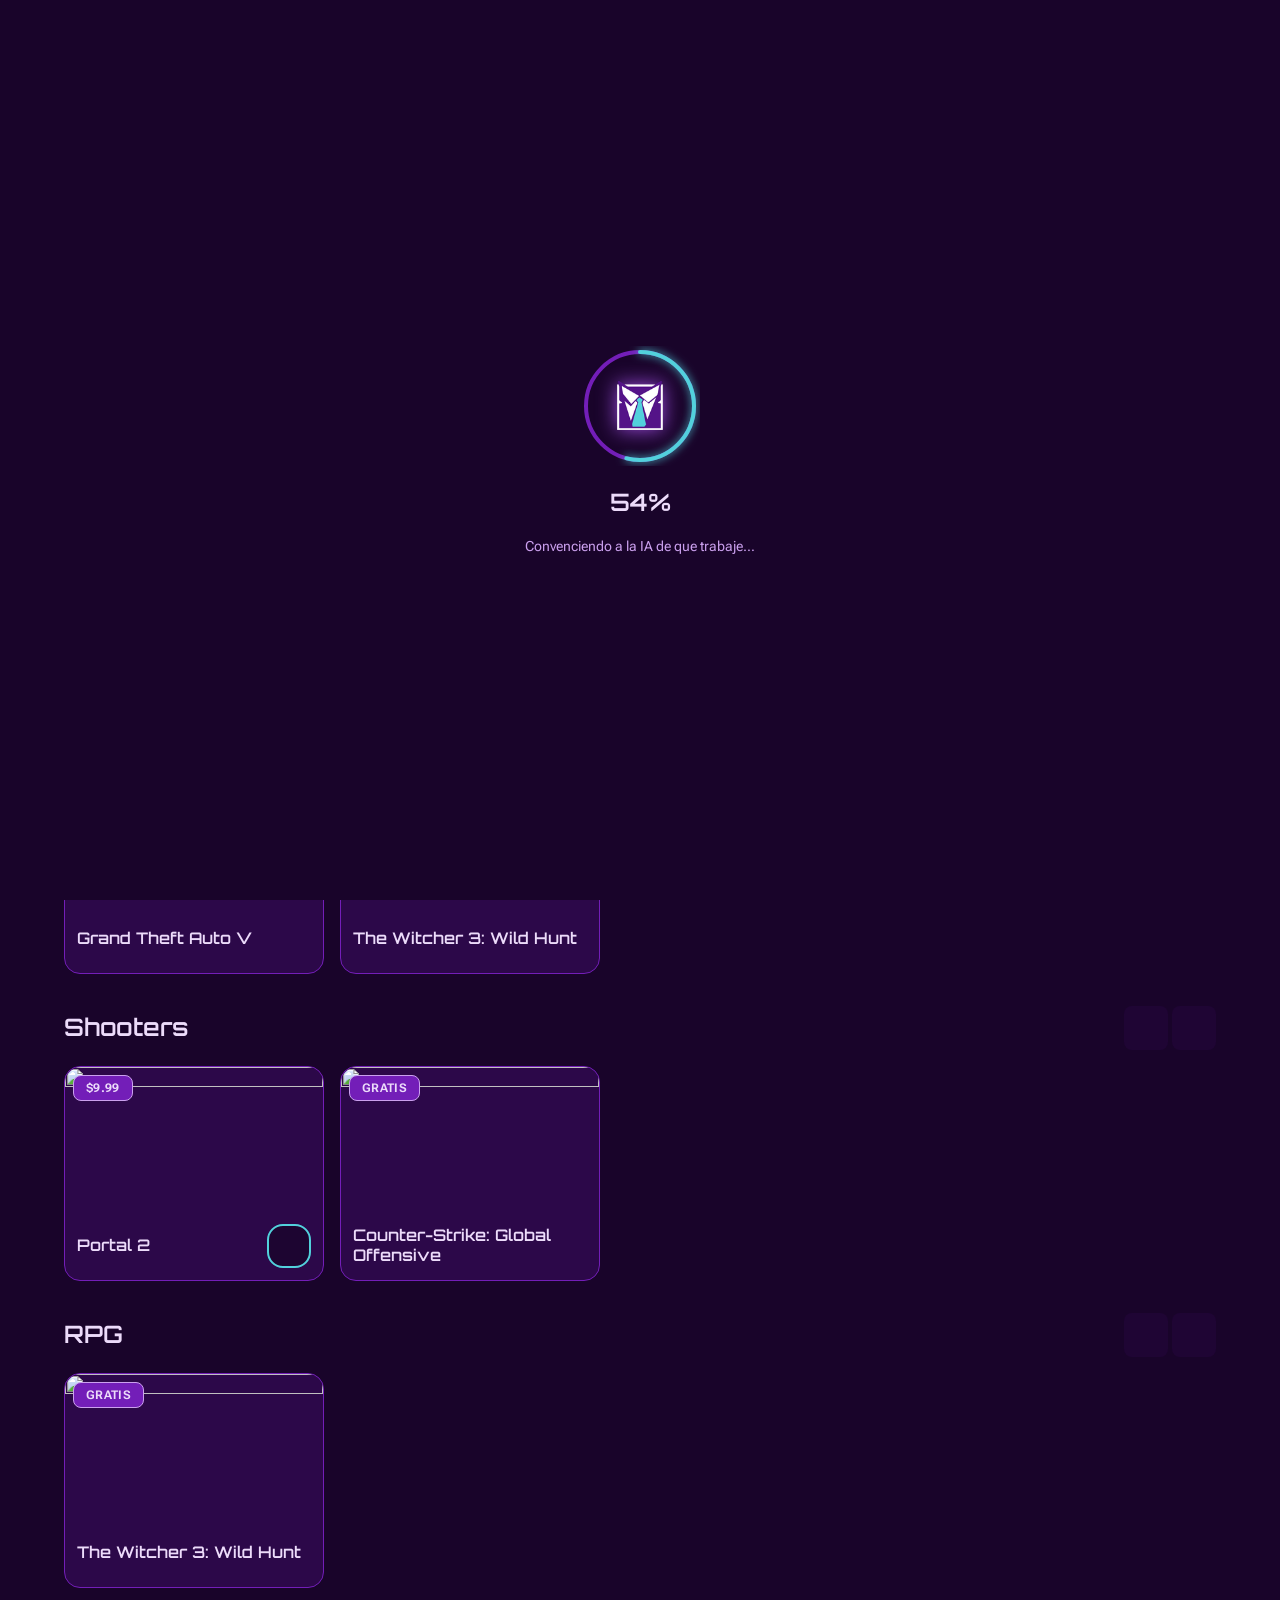
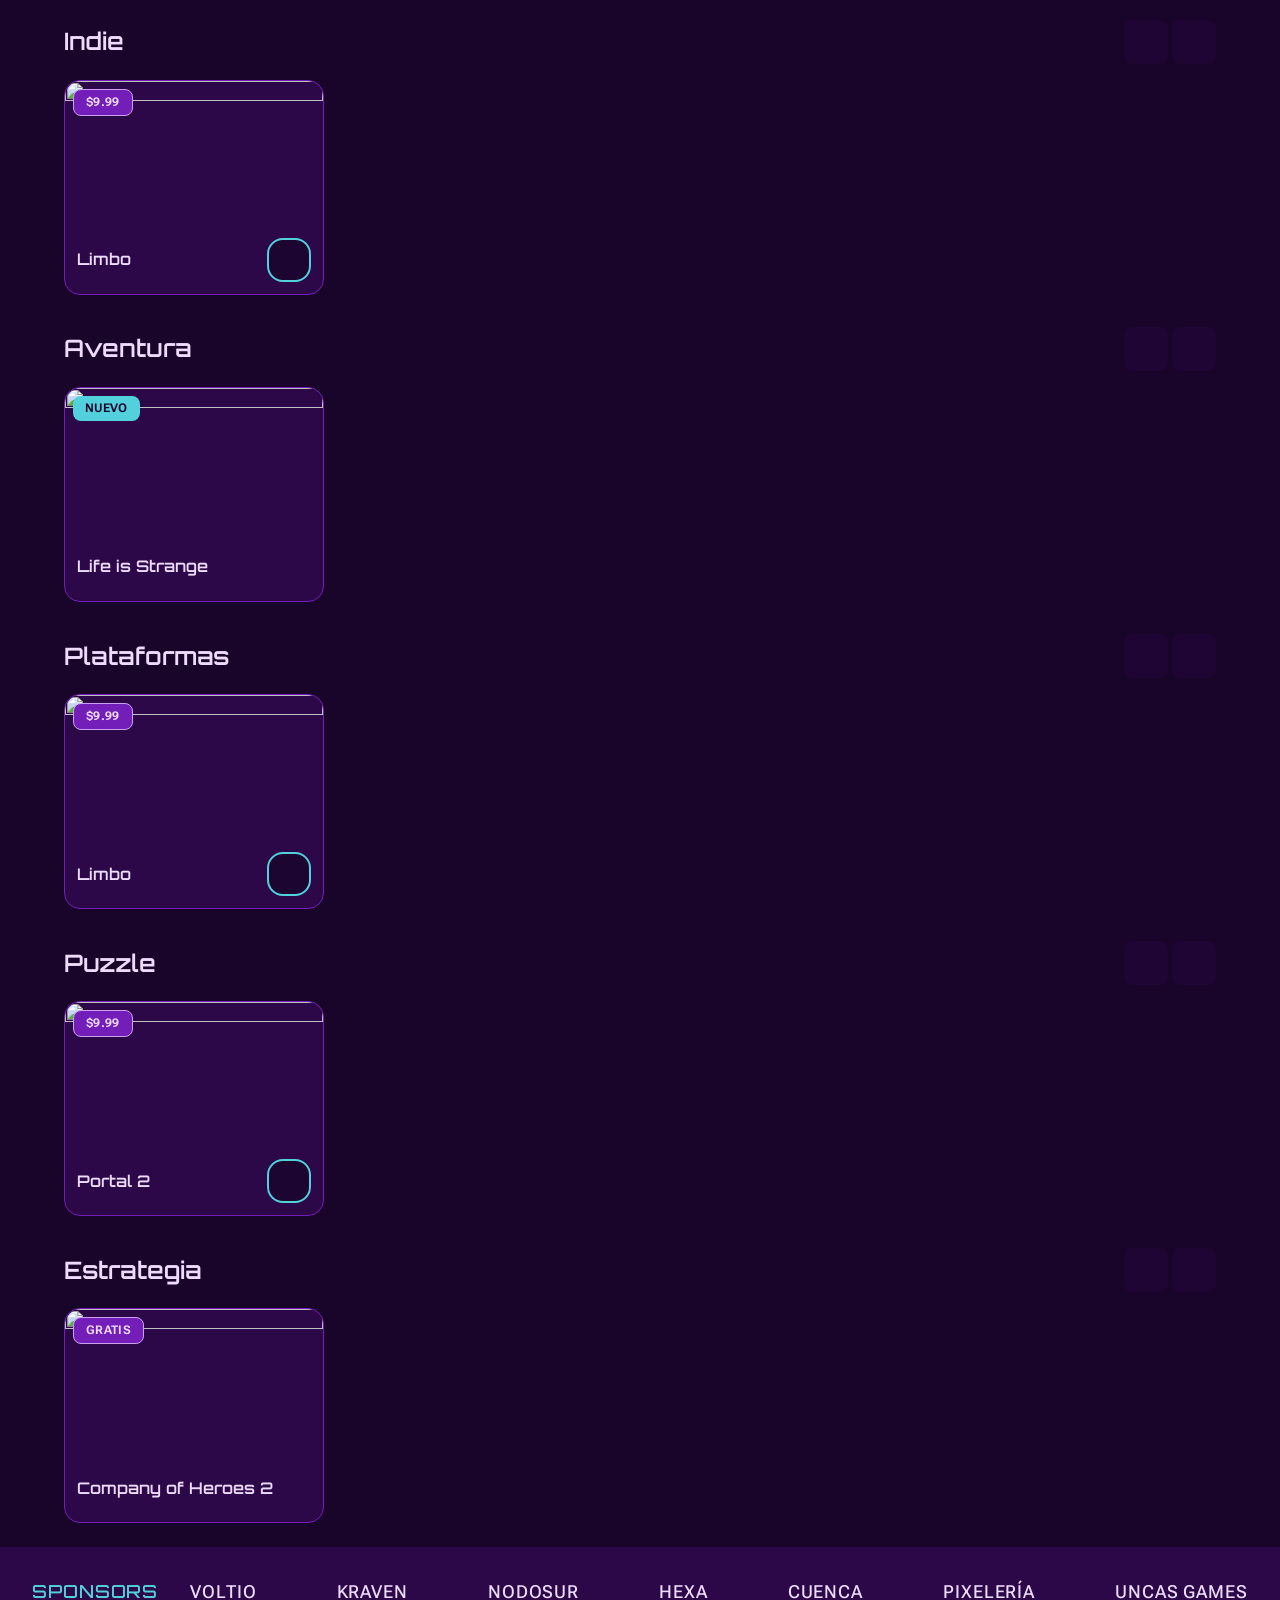
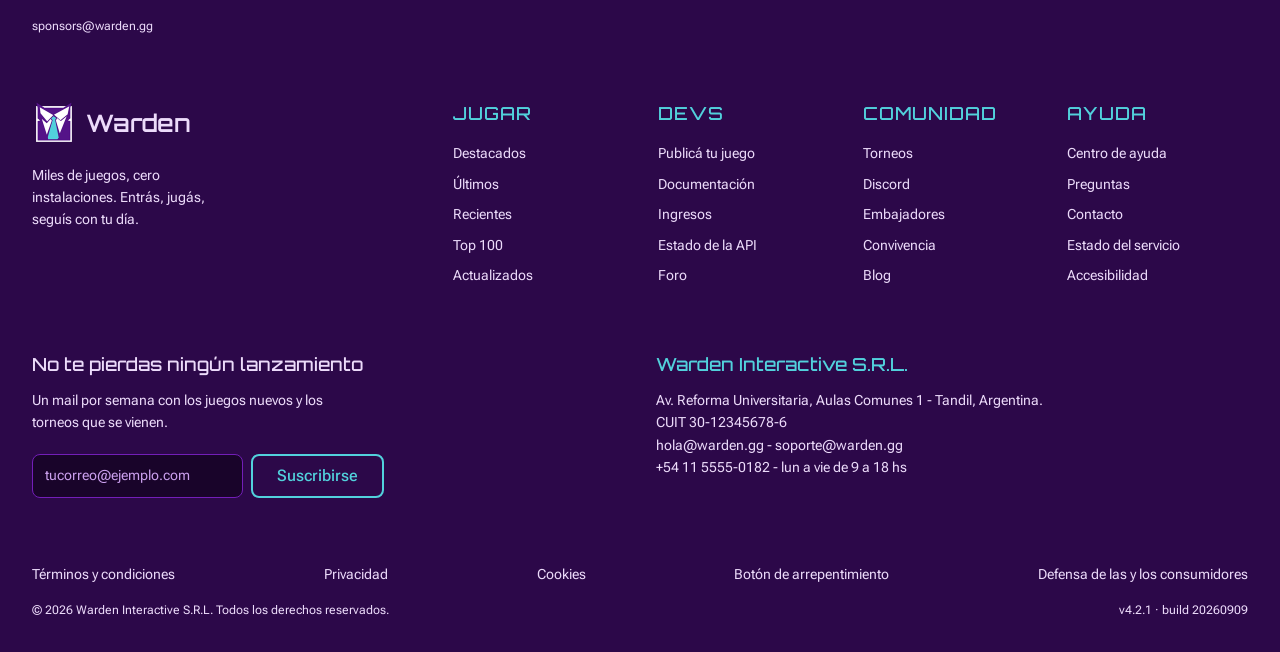
==== commit c076150f: "home: el logo sube al inicio en vez de recargar la página Co-Authored-By: Claude Sonnet 5 <noreply@a" ====
--- a/tp2/index.html
+++ b/tp2/index.html
@@ -86,6 +86,10 @@
     </a>
   </div>
 
+  <button class="header__icon-btn header__search-toggle" type="button" aria-label="Buscar juegos" aria-expanded="false">
+    <i class="ph ph-magnifying-glass" aria-hidden="true"></i>
+  </button>
+
   <form class="header__search" role="search" action="#">
     <label class="sr-only" for="buscar">Buscar juegos</label>
     <i class="ph ph-magnifying-glass" aria-hidden="true"></i>
@@ -371,5 +375,7 @@
   <script src="./js/carrusel-fila.js" defer></script>
   <script src="./js/home.js" defer></script>
   <script src="./js/menu.js" defer></script>
+  <script src="./js/buscador.js" defer></script>
+  <script src="./js/logo-inicio.js" defer></script>
 </body>
 </html>
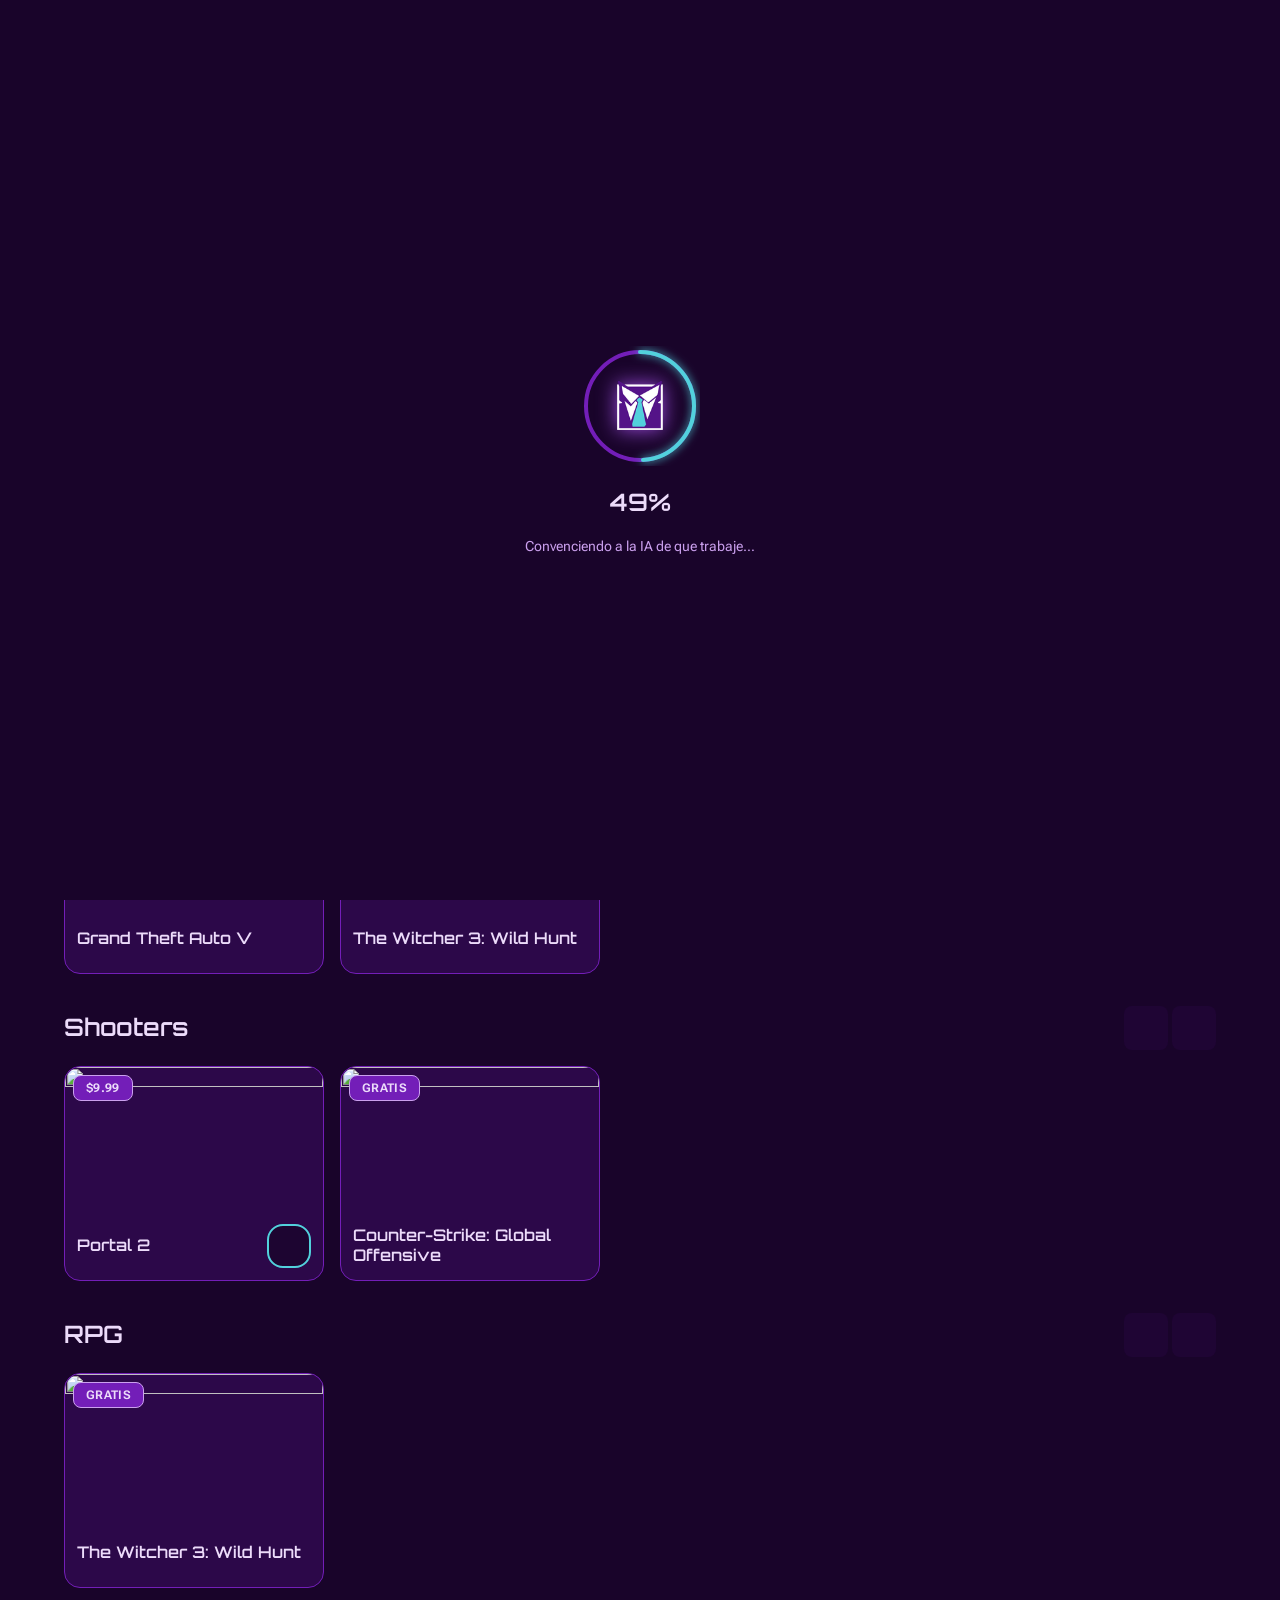
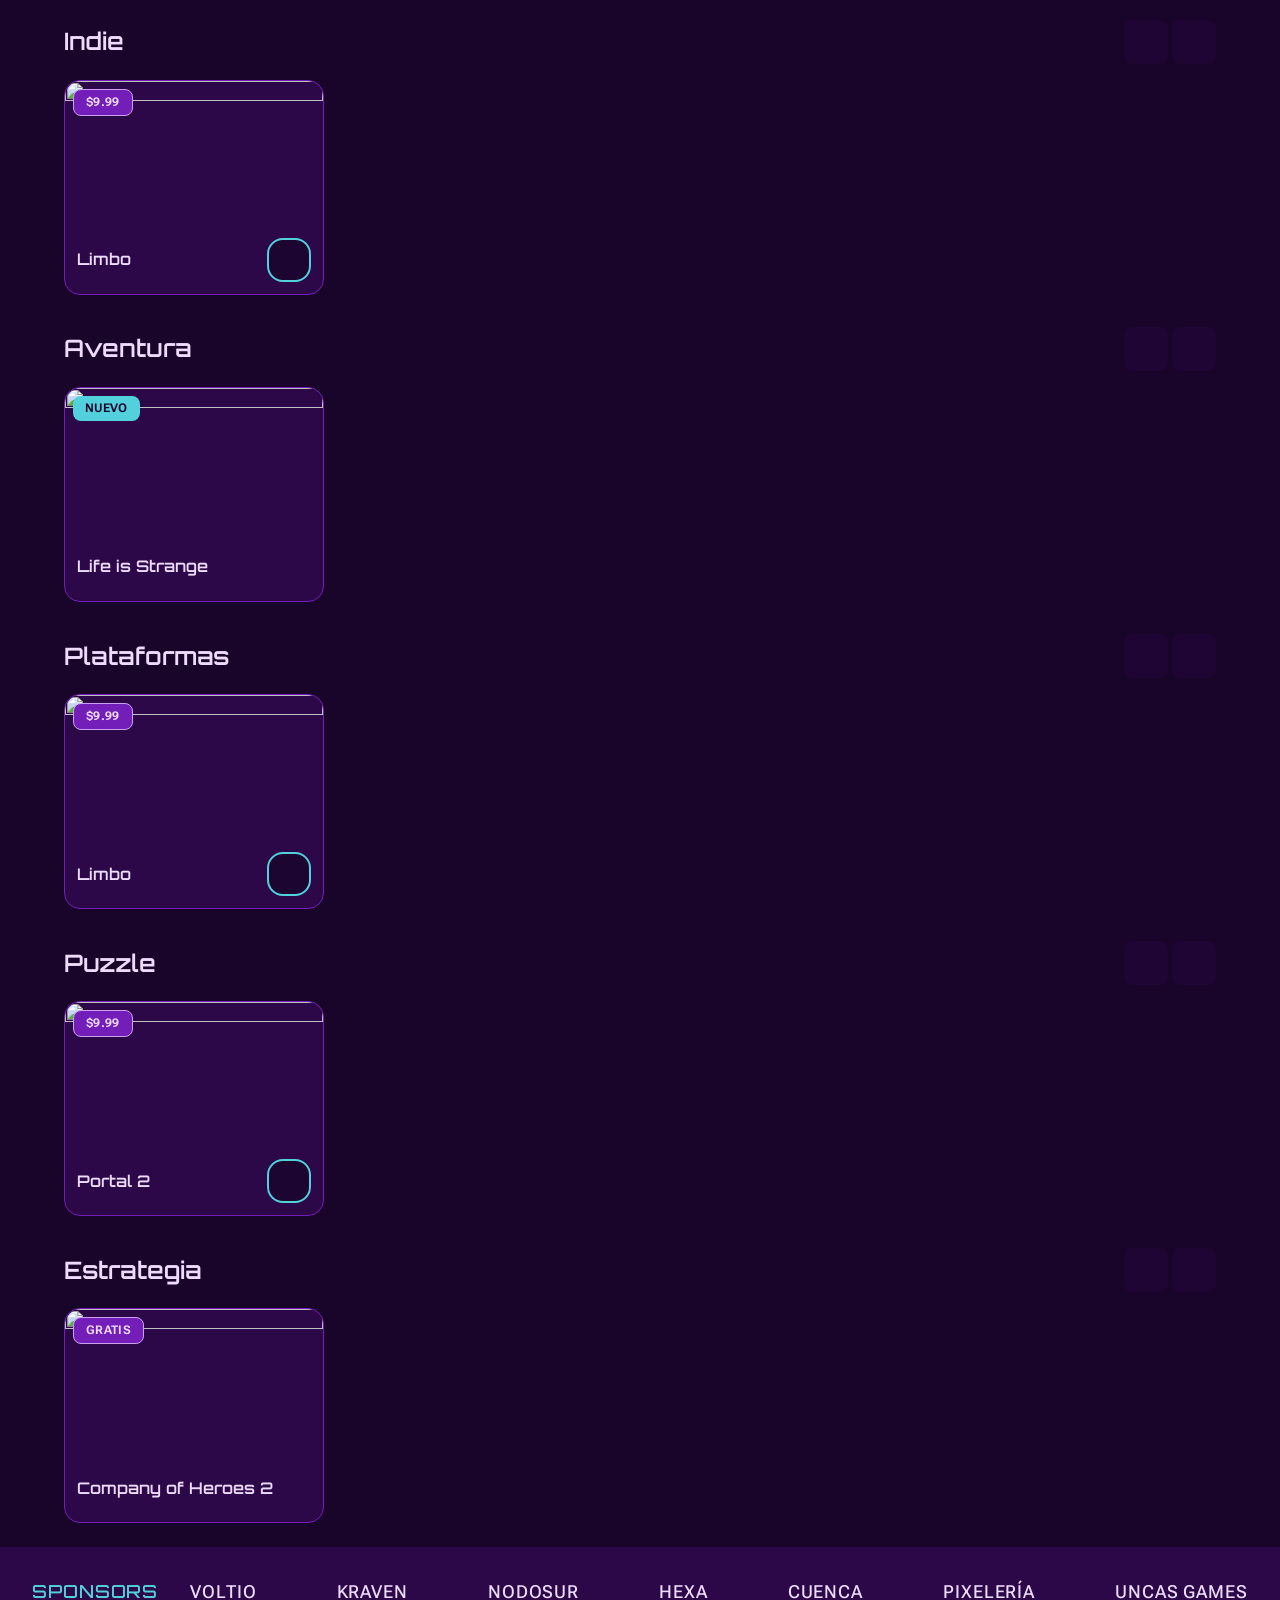
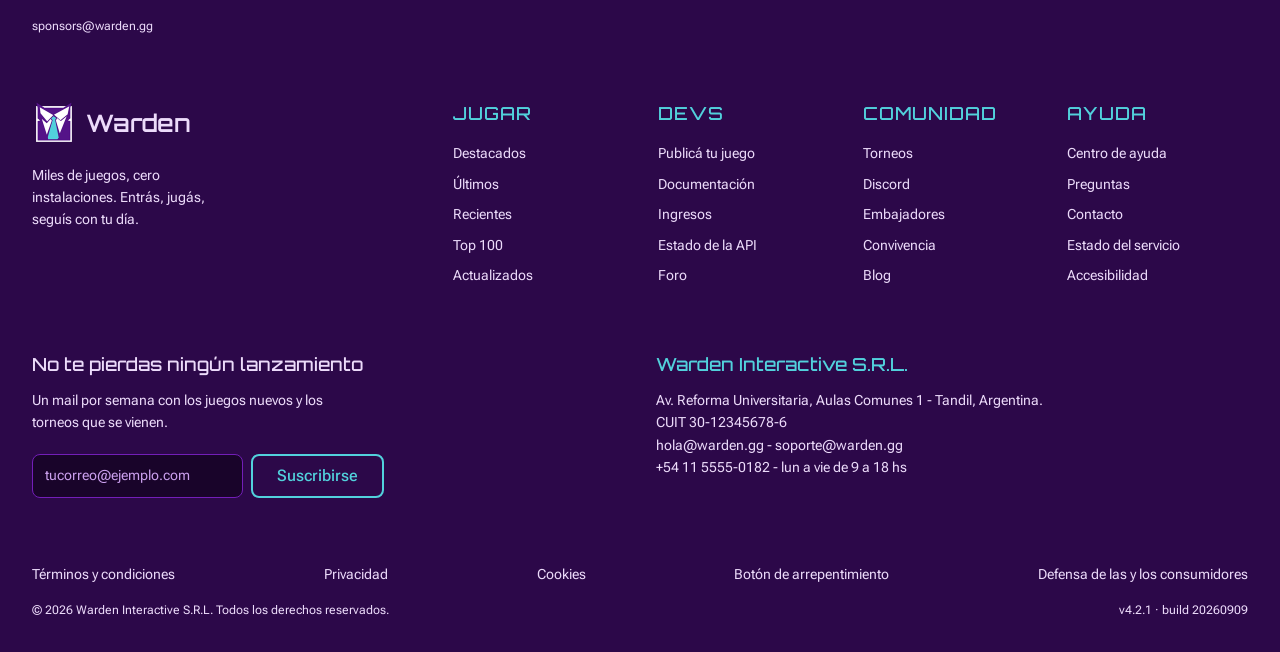
==== commit 769186e0: "fix(T03a): el buscador filtra los juegos en la Home sin recargar Co-Authored-By: Claude Sonnet 5 <no" ====
--- a/tp2/index.html
+++ b/tp2/index.html
@@ -228,6 +228,10 @@
 
     <!-- Filas generadas por home.js: categorías por género para invitado,
          o "Recomendados" si el avatar del header tiene data-sesion="usuario" -->
+    <!-- Resultado de la búsqueda del header (buscador.js). role="status": el
+         lector de pantalla lo anuncia sin mover el foco. Vacío = oculto. -->
+    <p id="busqueda-estado" class="busqueda-estado" role="status"></p>
+
     <div id="filas-juegos"></div>
   </main>
 
@@ -373,9 +377,11 @@
   <script src="./js/loading.js" defer></script>
   <script src="./js/carousel.js" defer></script>
   <script src="./js/carrusel-fila.js" defer></script>
+  <!-- buscador.js antes que home.js: home.js llama a filtrarJuegos() cuando
+       termina de armar las filas, y tiene que estar definida para entonces. -->
+  <script src="./js/buscador.js" defer></script>
   <script src="./js/home.js" defer></script>
   <script src="./js/menu.js" defer></script>
-  <script src="./js/buscador.js" defer></script>
   <script src="./js/logo-inicio.js" defer></script>
 </body>
 </html>
--- a/tp2/css/home.css
+++ b/tp2/css/home.css
@@ -331,6 +331,19 @@
 
 .carrusel__titulo {
   margin-bottom: 0;
+}
+
+/* "Basado en que jugaste ..." debajo del título de "Recomendados". El
+   nombre del juego va en <strong> para que se distinga del resto. */
+.carrusel__subtitulo {
+  margin: var(--espaciado-1) 0 0;
+  color: var(--primario-c1);
+  font: 400 14px/1.4 var(--font-ui);
+}
+
+.carrusel__subtitulo strong {
+  color: var(--primario-c3);
+  font-weight: 600;
 }
 
 .carrusel__flechas {
@@ -409,6 +422,9 @@
    .game-card__texto), pero la imagen igual tiene que respetar las esquinas
    redondeadas de arriba. */
 .game-card__media {
+  /* Ahora es un <a> (antes <div>): sin esto, al ser inline por defecto,
+     el layout de la card se rompía (la imagen no ocupaba todo el ancho). */
+  display: block;
   position: relative;
   overflow: hidden;
   border-radius: var(--radio-md) var(--radio-md) 0 0;
@@ -566,3 +582,14 @@
     scroll-padding-top: calc(var(--control-alto) + 2 * var(--espaciado-2) + var(--espaciado-4));
   }
 }
+
+/* Resultado de la búsqueda del header (buscador.js). Vacío no ocupa lugar.
+   No hace falta una regla para [hidden]: base.css ya la tiene global. */
+.busqueda-estado {
+  margin: var(--espaciado-8) 0 0;
+  color: var(--primario-c3);
+}
+
+.busqueda-estado:empty {
+  display: none;
+}
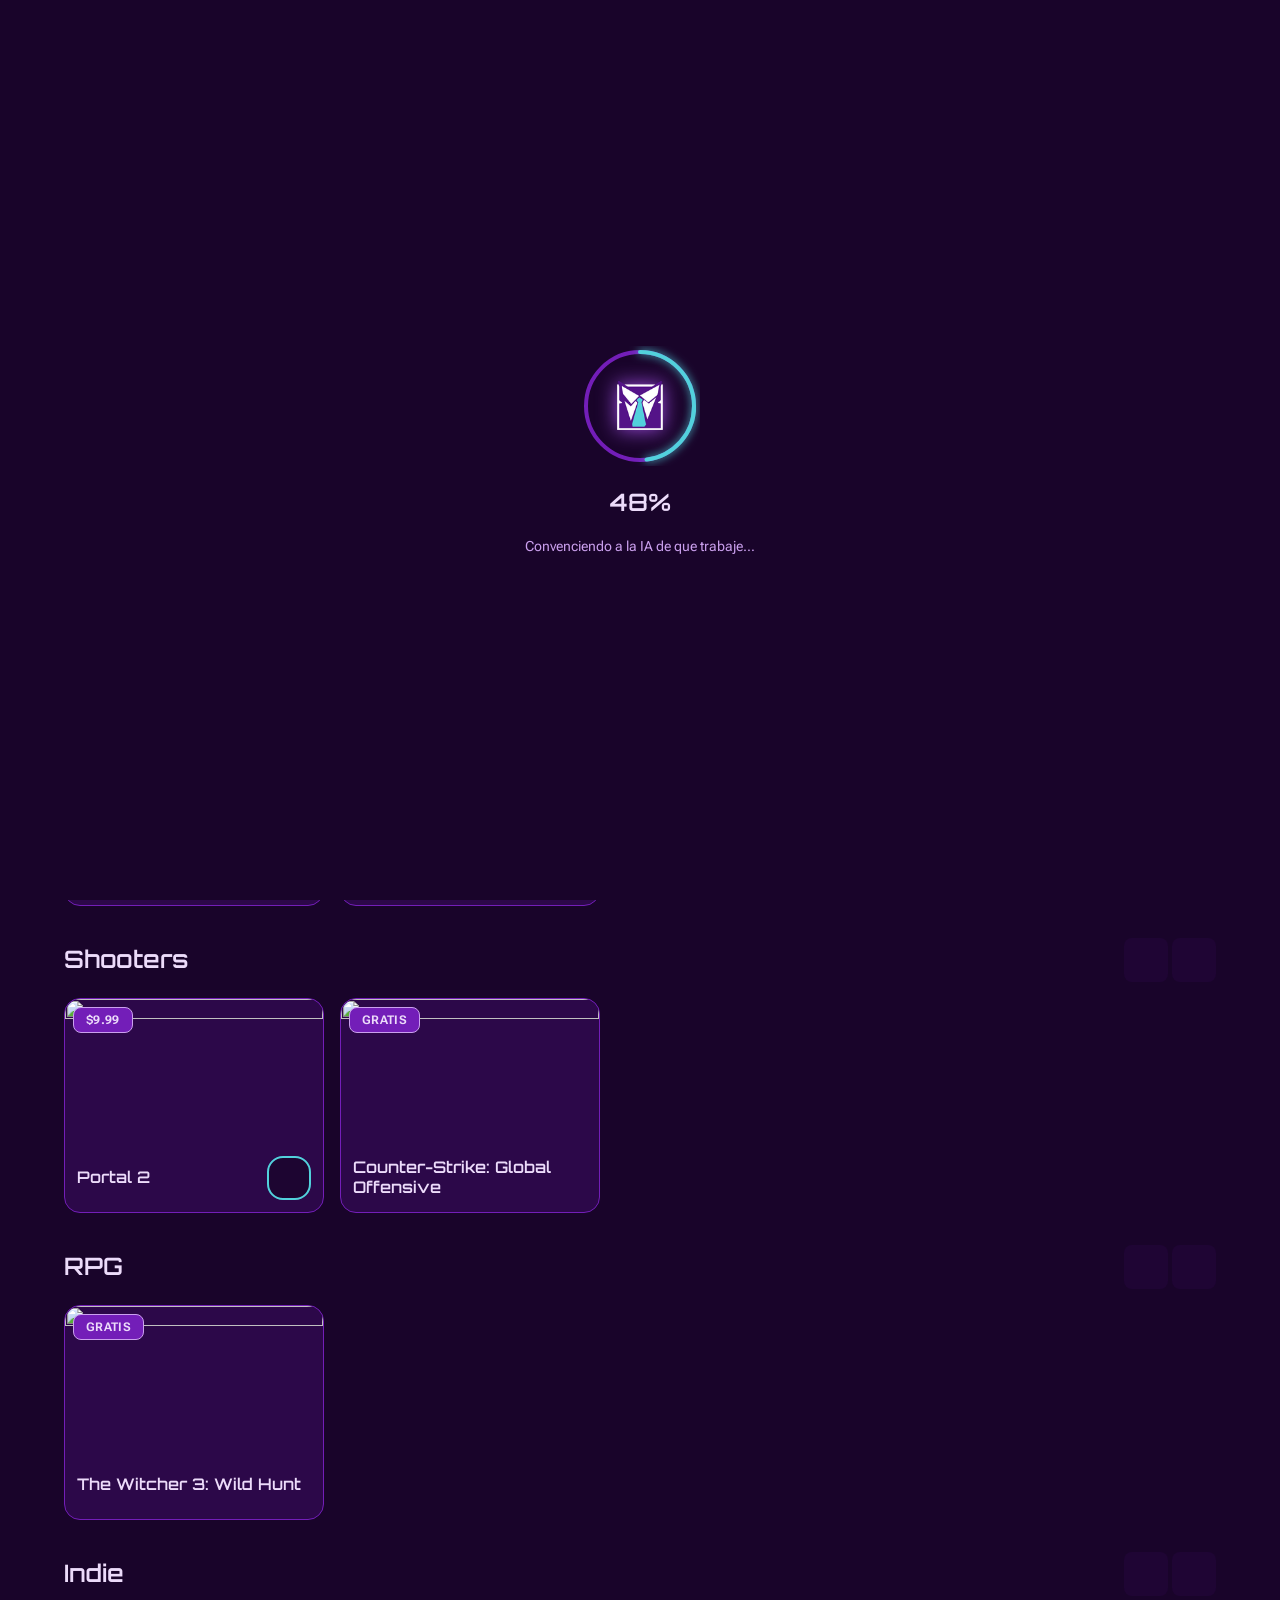
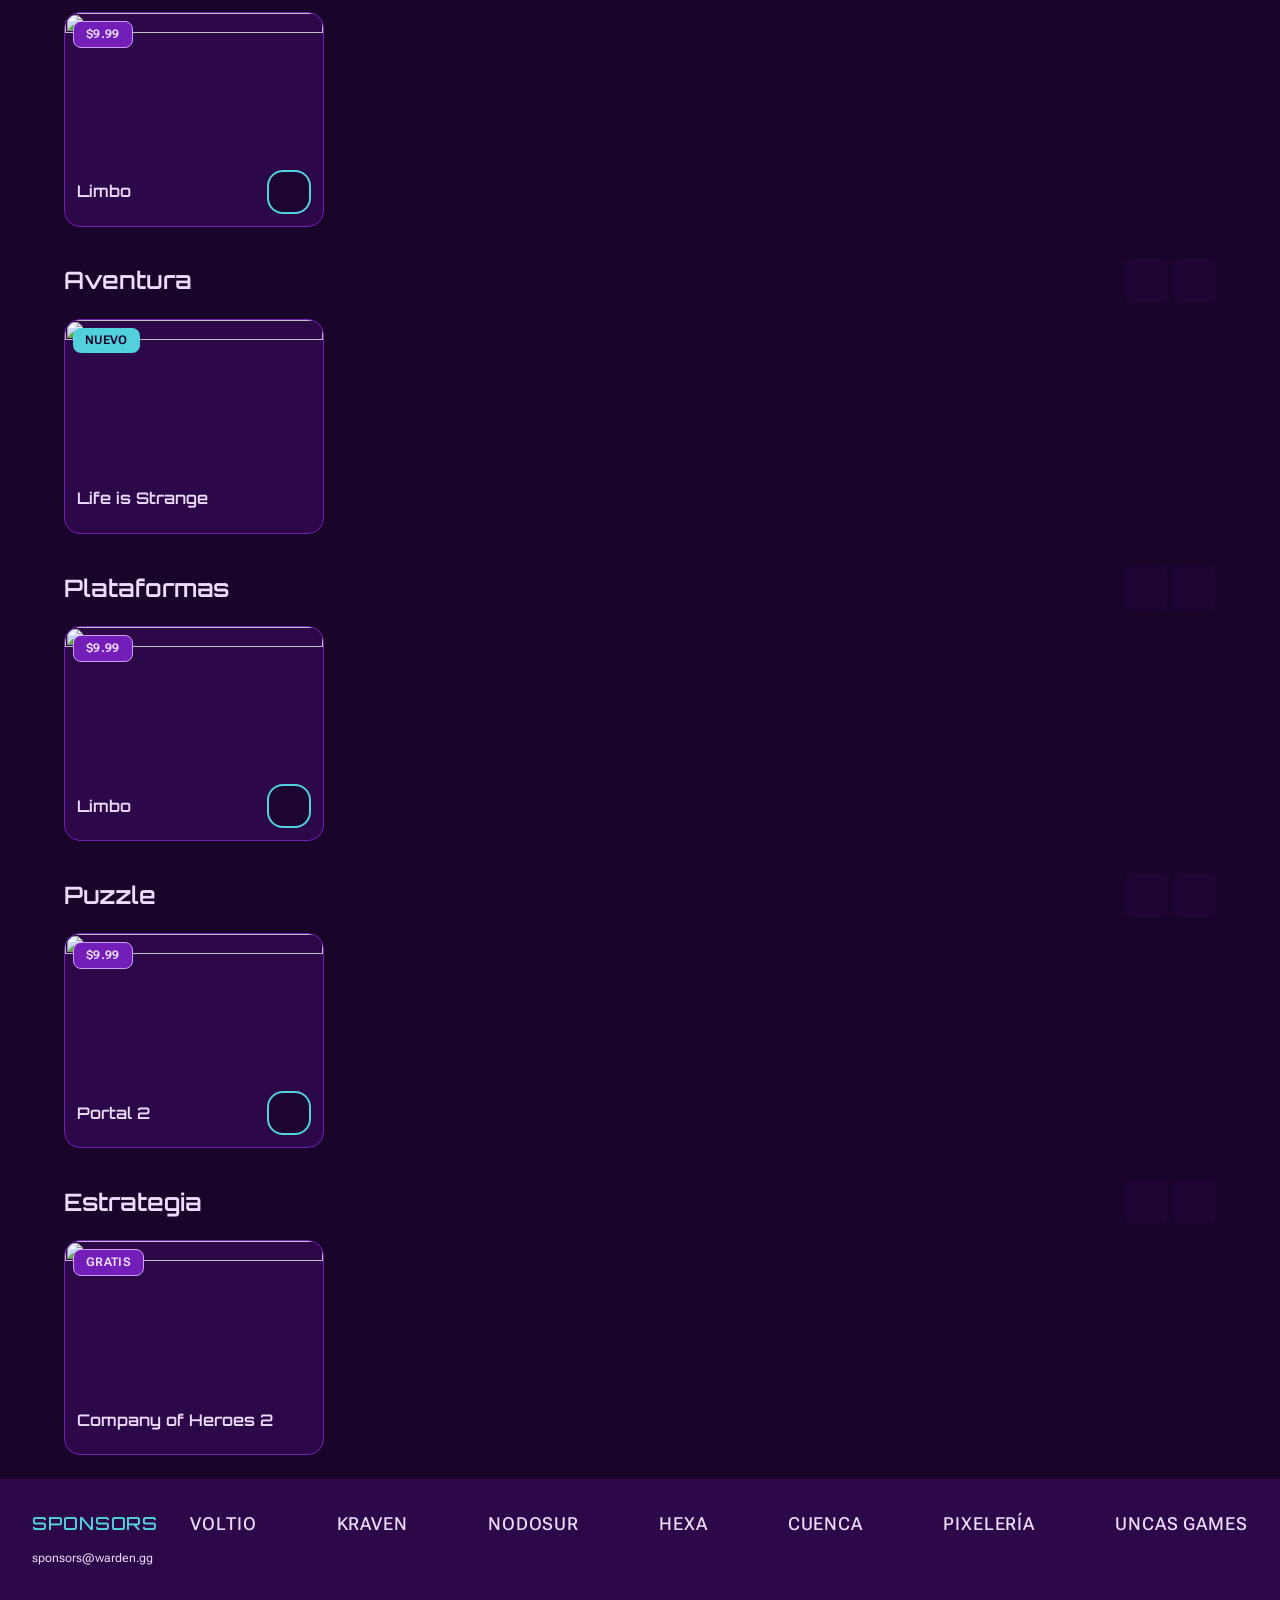
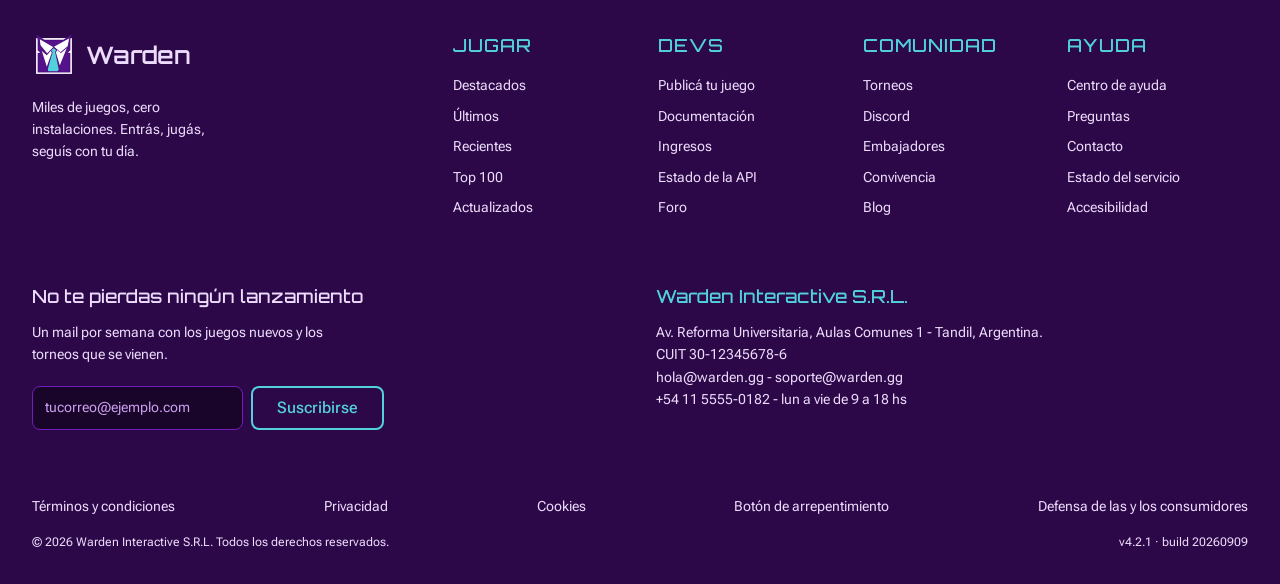
==== commit 9b6e6f4a: "fix(T01): Seguir comprando usa el botón terciario para mostrar la tercera animación de hover Co-Auth" ====
--- a/tp2/index.html
+++ b/tp2/index.html
@@ -113,7 +113,7 @@
         </ul>
 
         <div class="carrito__acciones">
-          <a href="#" class="btn btn--secundario">Seguir comprando</a>
+          <a href="#" class="btn btn--terciario">Seguir comprando</a>
           <button type="button" class="btn btn--primario" id="btn-pagar-carrito">Pagar carrito</button>
         </div>
       </div>
--- a/tp2/css/components.css
+++ b/tp2/css/components.css
@@ -29,10 +29,22 @@
   transform: scale(0.98);
 }
 
-/* Primario: se eleva y tira sombra al pasar el mouse (animación 1) */
-.btn--primario            { background: var(--primario); color: var(--primario-c3); }
+/* base.css pone a:hover { text-decoration: underline } (0,1,1), que le gana a
+   el text-decoration: none de .btn (0,1,0): un botón que es <a> (ej. "Seguir
+   comprando") quedaba con el subrayado nativo del navegador además de su
+   propia animación de hover. */
+.btn:hover {
+  text-decoration: none;
+}
+
+/* Primario: se eleva y tira sombra al pasar el mouse (animación 1).
+   Fondo --primario-o1 en reposo: con --primario-c3 da 6,17:1. El --primario
+   anterior daba 3,62:1 y no llegaba al 4,5:1 que pide WCAG 1.4.3 para texto
+   de 16px (ver AUDITORIA.md, T02). En :active el fondo sigue siendo el de
+   reposo, así que se oscurece con filter para que igual se note el clic. */
+.btn--primario            { background: var(--primario-o1); color: var(--primario-c3); }
 .btn--primario:hover      { background: var(--primario-c1); color: var(--fondo); transform: translateY(-3px); box-shadow: 0 6px 14px var(--sombra-elevacion); }
-.btn--primario:active     { background: var(--primario-o1); transform: translateY(0) scale(0.98); box-shadow: none; }
+.btn--primario:active     { background: var(--primario-o1); filter: brightness(0.85); transform: translateY(0) scale(0.98); box-shadow: none; }
 
 /* Destructivo: pulso/resplandor rojo que crece y se desvanece (animación 4) */
 .btn--destructivo         { border-color: var(--error); color: var(--error); }
--- a/tp2/css/header.css
+++ b/tp2/css/header.css
@@ -6,12 +6,20 @@
 
 .header {
   display: grid;
-  grid-template-columns: 1fr auto;
+  /* Mobile: una sola fila con menú + logo, lupa en el medio y acciones.
+     El buscador ("search") es una segunda fila que solo aparece si se toca
+     la lupa (ver .header__search--abierto y js/buscador.js). Sin gap
+     vertical: si no, quedaría un hueco de 8px vacío con el buscador cerrado
+     (el margen lo pone el propio buscador al abrirse). */
+  grid-template-columns: auto 1fr auto;
   grid-template-areas:
-    "start  actions"
-    "search search";
-  align-items: center;
-  gap: var(--espaciado-2) var(--espaciado-3);
+    "start  lupa   actions"
+    "search search search";
+  align-items: center;
+  /* Gap horizontal chico: los botones de ícono ya tienen 44px de área táctil
+     con aire propio, y a 320px la fila (menú + logo, lupa, carrito + avatar)
+     no entraba con 12px entre columnas (ver AUDITORIA.md, T06b). */
+  gap: 0 var(--espaciado-1);
   padding: var(--espaciado-2) var(--espaciado-4);
   background: var(--superficie);
 }
@@ -52,11 +60,42 @@
   height: 32px;
 }
 
+/* Bajo 22.5rem (360px) solo queda el ícono del logo: menú + logo con texto +
+   lupa + carrito + avatar necesitan unos 324px y a 320px hay 288, así que el
+   texto "Warden" se montaba debajo de la lupa. El link sigue nombrado por su
+   aria-label ("Warden, ir al inicio"), no depende de este texto. */
+.header__logo span {
+  display: none;
+}
+
+@media (min-width: 22.5rem) {
+  .header__logo span {
+    display: inline;
+  }
+}
+
 /* ---------- Buscador ---------- */
 
+/* Lupa que abre el buscador en mobile. Reusa .header__icon-btn (44px de
+   área táctil); en tablet/desktop se oculta porque el buscador ya está
+   siempre a la vista. */
+.header__search-toggle {
+  grid-area: lupa;
+  justify-self: center;
+}
+
+/* Mobile: cerrado por default; con la clase --abierto se muestra debajo. Es
+   una clase y no el atributo [hidden] porque en desktop tiene que verse
+   siempre, y [hidden] { display: none !important } no se puede pisar. */
 .header__search {
   grid-area: search;
   position: relative;
+  display: none;
+}
+
+.header__search--abierto {
+  display: block;
+  margin-top: var(--espaciado-2);
 }
 
 .header__search i {
@@ -74,7 +113,11 @@
   min-height: 40px;
   padding: 0 var(--espaciado-4) 0 calc(var(--espaciado-4) + 24px);
   background: var(--fondo);
-  border: 1px solid transparent;
+  /* Borde visible en reposo: --primario sobre --superficie (el fondo del
+     header) da 3,59:1, y WCAG 1.4.11 pide 3:1 para el límite de un campo.
+     Antes era transparente y el input (--fondo) quedaba a 1,13:1 del header
+     (ver AUDITORIA.md, T08). En hover se aclara, como feedback. */
+  border: 1px solid var(--primario);
   border-radius: 999px;
   color: var(--primario-c3);
   font: 400 14px/1 var(--font-ui);
@@ -86,7 +129,7 @@
 }
 
 .header__search input:hover {
-  border-color: var(--primario-o1);
+  border-color: var(--primario-c1);
 }
 
 /* ---------- Derecha: carrito + avatar ---------- */
@@ -232,6 +275,16 @@
     padding-inline: var(--espaciado-6);
   }
 
+  .header__search,
+  .header__search--abierto {
+    display: block;
+    margin-top: 0;
+  }
+
+  .header__search-toggle {
+    display: none;
+  }
+
   /* Solo la Home (index.html): el header queda fijo arriba al scrollear.
      Solo desde tablet — en mobile ocuparía demasiado de la pantalla. z-index
      200, el mismo que los menús (ver .menu-dropdown en components.css):
--- a/tp2/css/footer.css
+++ b/tp2/css/footer.css
@@ -125,8 +125,13 @@
 
 /* ---------- Newsletter + empresa ---------- */
 
+/* minmax(0, 1fr) en vez de la columna automática: el mínimo automático de un
+   ítem de grilla es el ancho de su contenido, y el form del newsletter
+   (input + botón) empujaba la columna más allá del ancho de la pantalla,
+   con scroll horizontal en mobile chico (ver AUDITORIA.md, T06). */
 .footer__bottom {
   display: grid;
+  grid-template-columns: minmax(0, 1fr);
   gap: 2rem;
 }
 
@@ -207,7 +212,7 @@
   }
 
   .footer__bottom {
-    grid-template-columns: 1fr 1fr;
+    grid-template-columns: repeat(2, minmax(0, 1fr));
   }
 
   .legal__meta {
--- a/tp2/css/home.css
+++ b/tp2/css/home.css
@@ -198,12 +198,18 @@
 
 /* Agrupa "Destacado" con el badge de Gratis/precio/Nuevo (si el juego
    tiene uno, ver carrito.js crearBadge) arriba a la izquierda — el carrito
-   ya ocupa arriba a la derecha y el nombre, abajo de punta a punta. */
+   ya ocupa arriba a la derecha y el nombre, abajo de punta a punta.
+   right + flex-wrap: en mobile la card activa mide 107-162px y "Destacado" +
+   "Gratis"/precio no entran en una fila; sin esto la segunda etiqueta se
+   recortaba contra el borde (overflow: hidden de la card). Ver AUDITORIA.md,
+   T13. */
 .banner__etiquetas {
   position: absolute;
   left: var(--espaciado-4);
+  right: var(--espaciado-4);
   top: var(--espaciado-4);
   display: flex;
+  flex-wrap: wrap;
   gap: var(--espaciado-2);
 }
 
@@ -223,6 +229,10 @@
   letter-spacing: 0.05em;
 }
 
+/* Mobile first: 16px de base (a 22px el nombre ocupaba 3 líneas y casi
+   el 60 % de la card a 320px); 22px desde tablet, como antes.
+   La sombra usa --sombra-elevacion (un solo token, sin rgba escrito a mano)
+   en dos capas para no perder legibilidad sobre las imágenes claras. */
 .banner__nombre {
   position: absolute;
   left: var(--espaciado-4);
@@ -230,8 +240,14 @@
   bottom: var(--espaciado-4);
   margin: 0;
   color: var(--primario-c3);
-  font: 600 22px/1.3 var(--font-ui);
-  text-shadow: 0 2px 8px rgba(0, 0, 0, 0.6);
+  font: 600 16px/1.3 var(--font-ui);
+  text-shadow: 0 2px 8px var(--sombra-elevacion), 0 1px 3px var(--sombra-elevacion);
+}
+
+@media (min-width: 48rem) {
+  .banner__nombre {
+    font-size: 22px;
+  }
 }
 
 /* Link invisible que cubre TODA la card (inset: 0, como .banner__jugar):
@@ -285,7 +301,9 @@
   width: 100%;
   height: 4px;
   border-radius: 999px;
-  background: var(--primario-o1);
+  /* --primario sobre --fondo: 4,07:1 (antes --primario-o1, 2,39:1, y WCAG
+     1.4.11 pide 3:1 para componentes de interfaz; ver AUDITORIA.md, T08). */
+  background: var(--primario);
   transition: background-color 0.2s ease;
 }
 
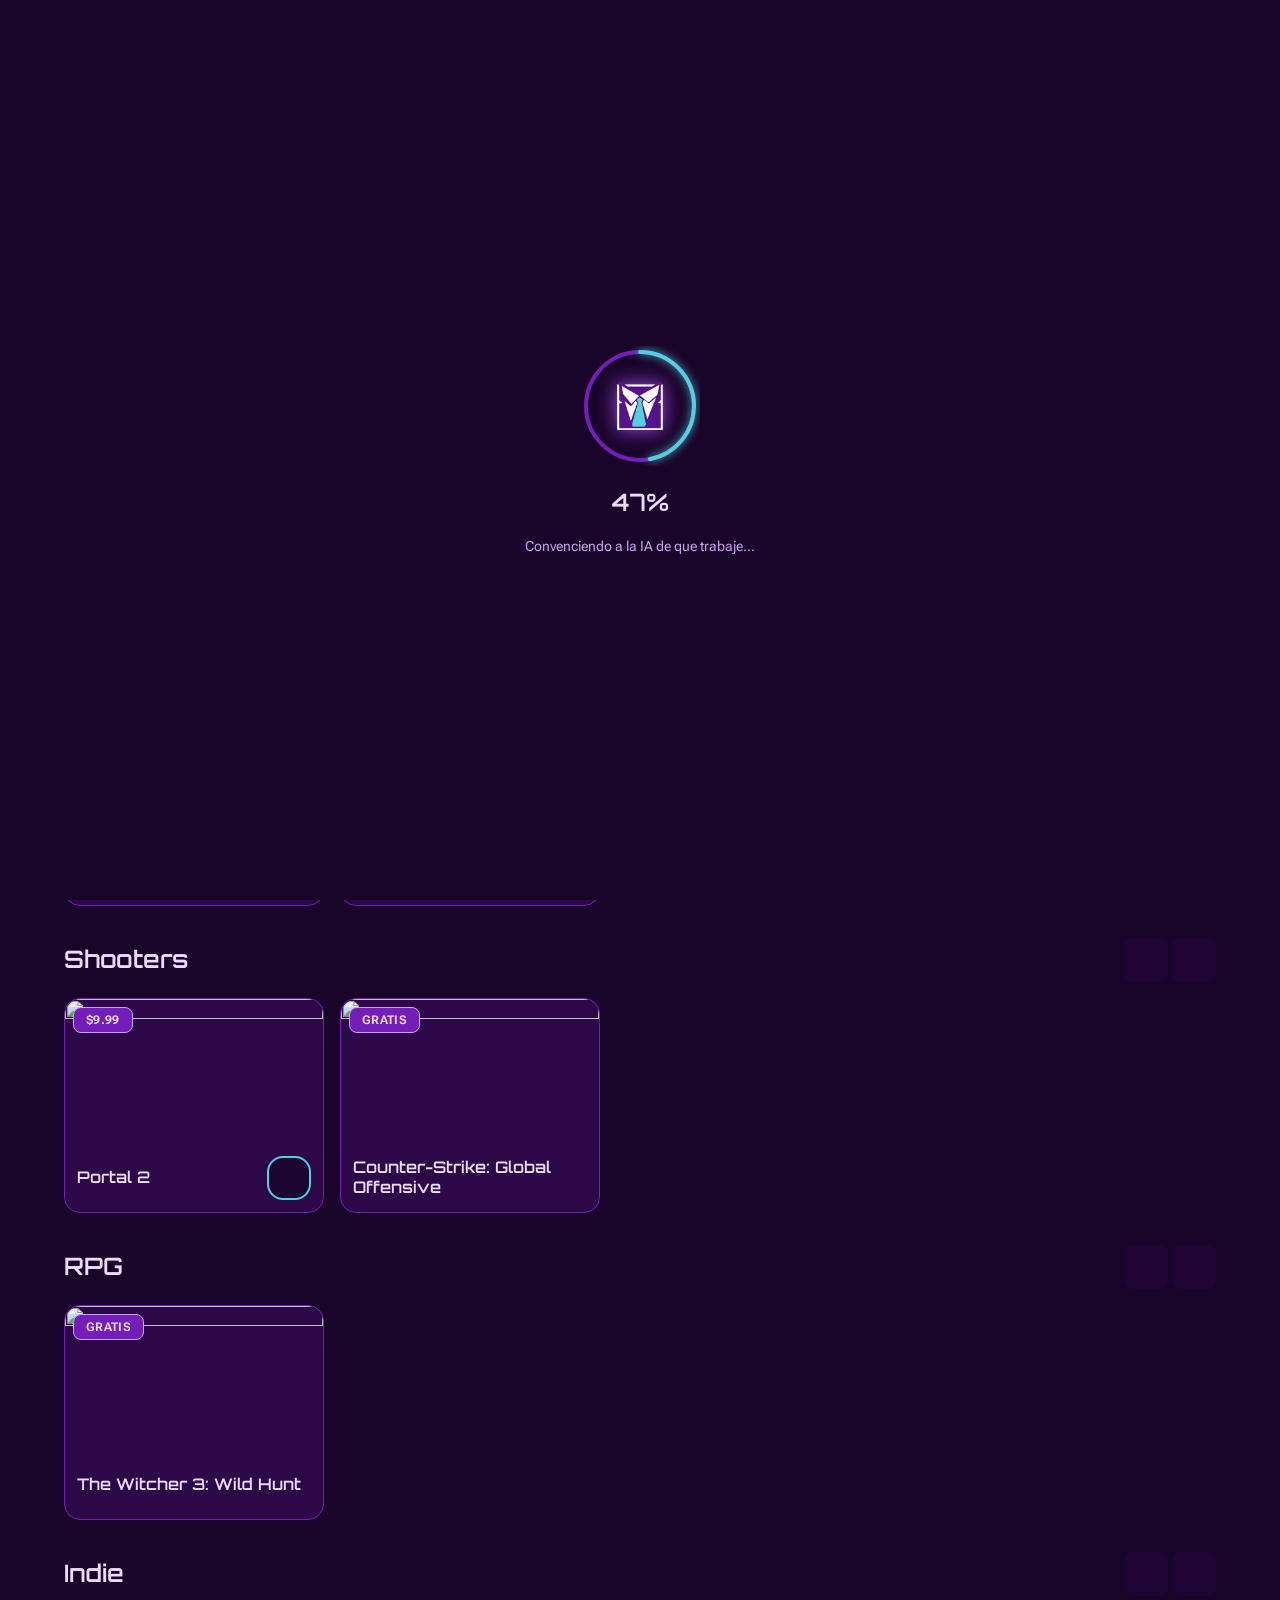
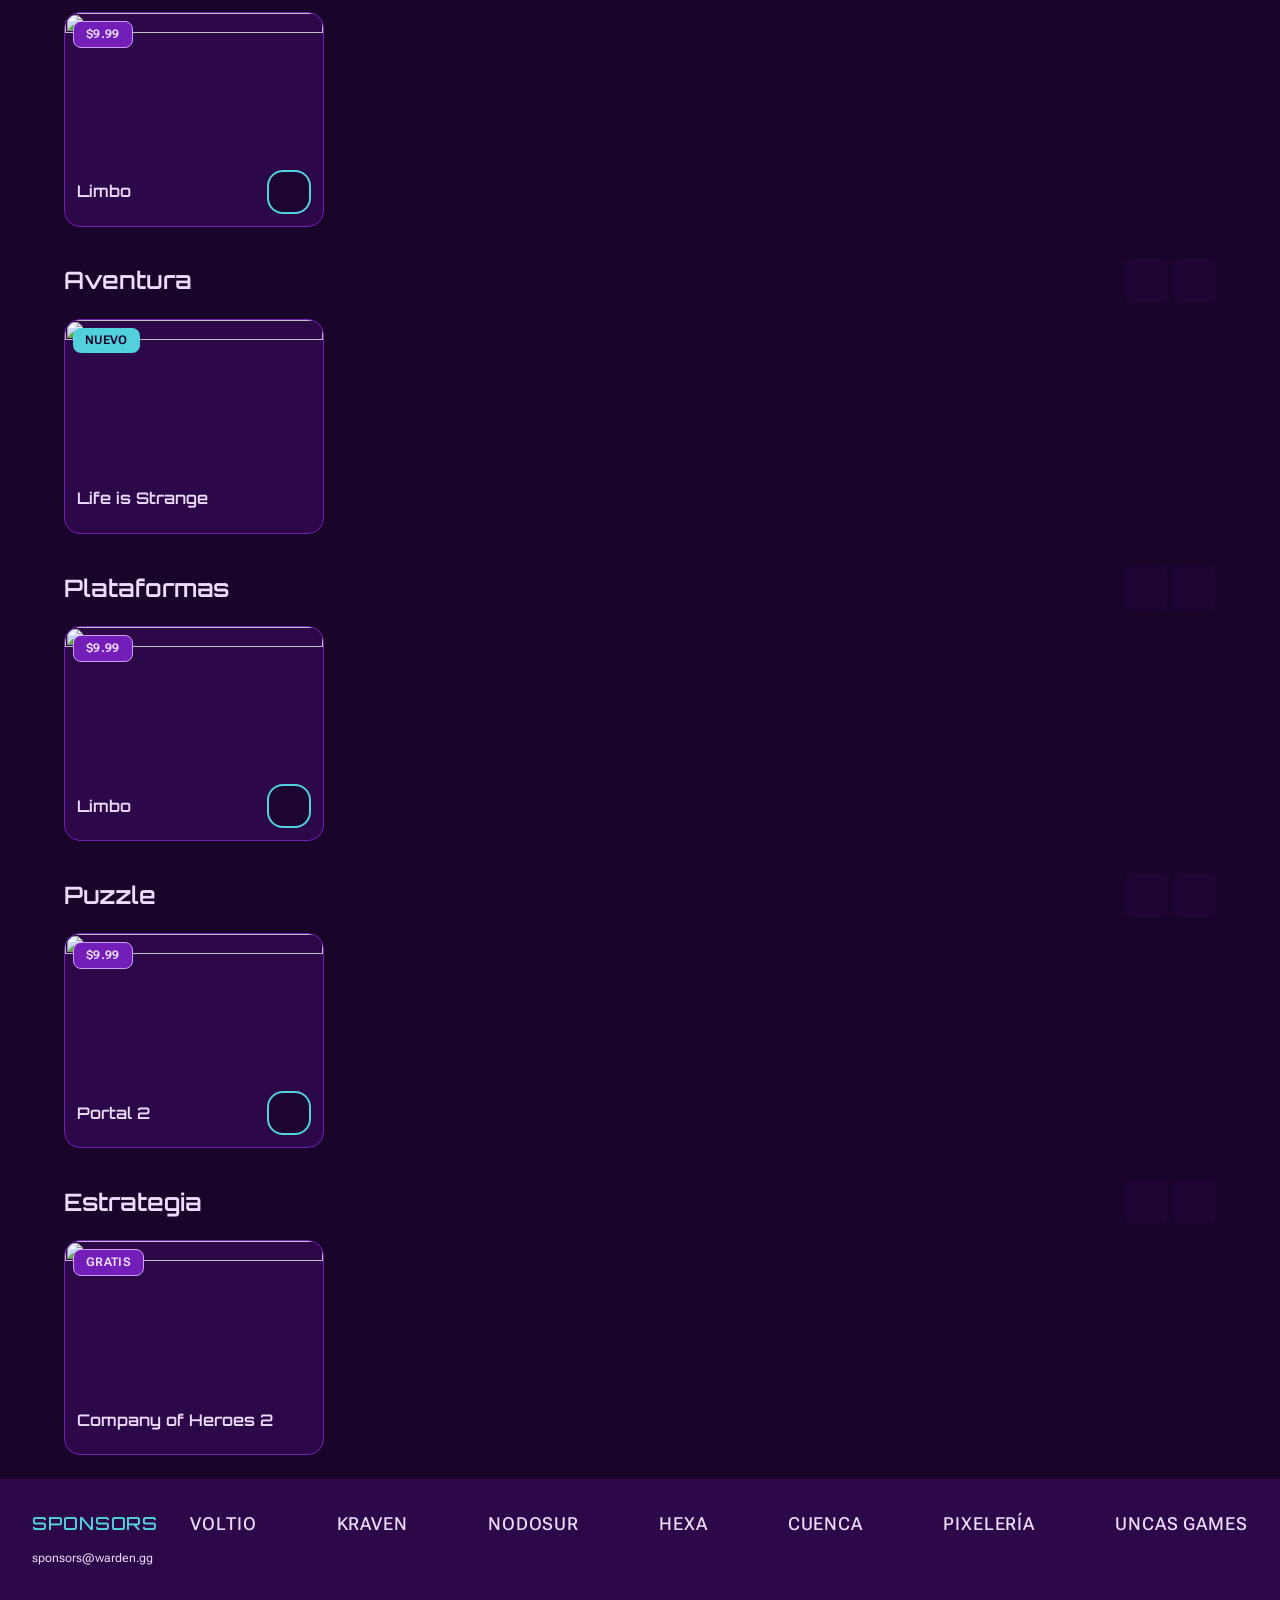
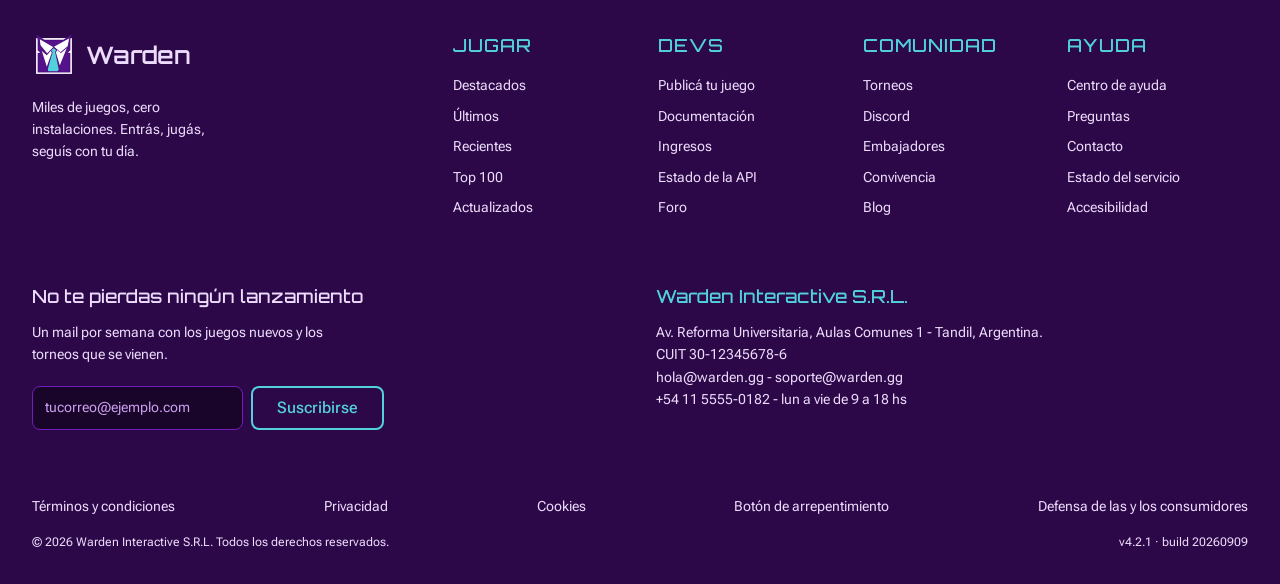
==== commit 67106a05: "fix(T05): el newsletter valida el mail y confirma en el lugar en vez de hacer un POST Co-Authored-By" ====
--- a/tp2/index.html
+++ b/tp2/index.html
@@ -329,11 +329,14 @@
       <section class="newsletter" aria-labelledby="newsletter-title">
         <h2 class="newsletter__title" id="newsletter-title">No te pierdas ningún lanzamiento</h2>
         <p class="newsletter__copy">Un mail por semana con los juegos nuevos y los torneos que se vienen.</p>
-        <form class="newsletter__form" action="#" method="post" novalidate>
+        <form class="newsletter__form" action="#" novalidate>
           <label class="sr-only" for="newsletter-email">Tu correo electrónico</label>
           <input type="email" id="newsletter-email" name="email" placeholder="tucorreo@ejemplo.com" autocomplete="email" required>
           <button type="submit" class="btn btn--secundario">Suscribirse</button>
         </form>
+        <!-- Confirmación de la suscripción (footer.js). role="status" y vacío desde el
+             principio: el lector de pantalla anuncia el texto cuando aparece. -->
+        <p class="newsletter__ok" role="status" tabindex="-1"></p>
       </section>
 
       <section class="company" aria-labelledby="company-title">
@@ -383,5 +386,6 @@
   <script src="./js/home.js" defer></script>
   <script src="./js/menu.js" defer></script>
   <script src="./js/logo-inicio.js" defer></script>
+  <script src="./js/footer.js" defer></script>
 </body>
 </html>
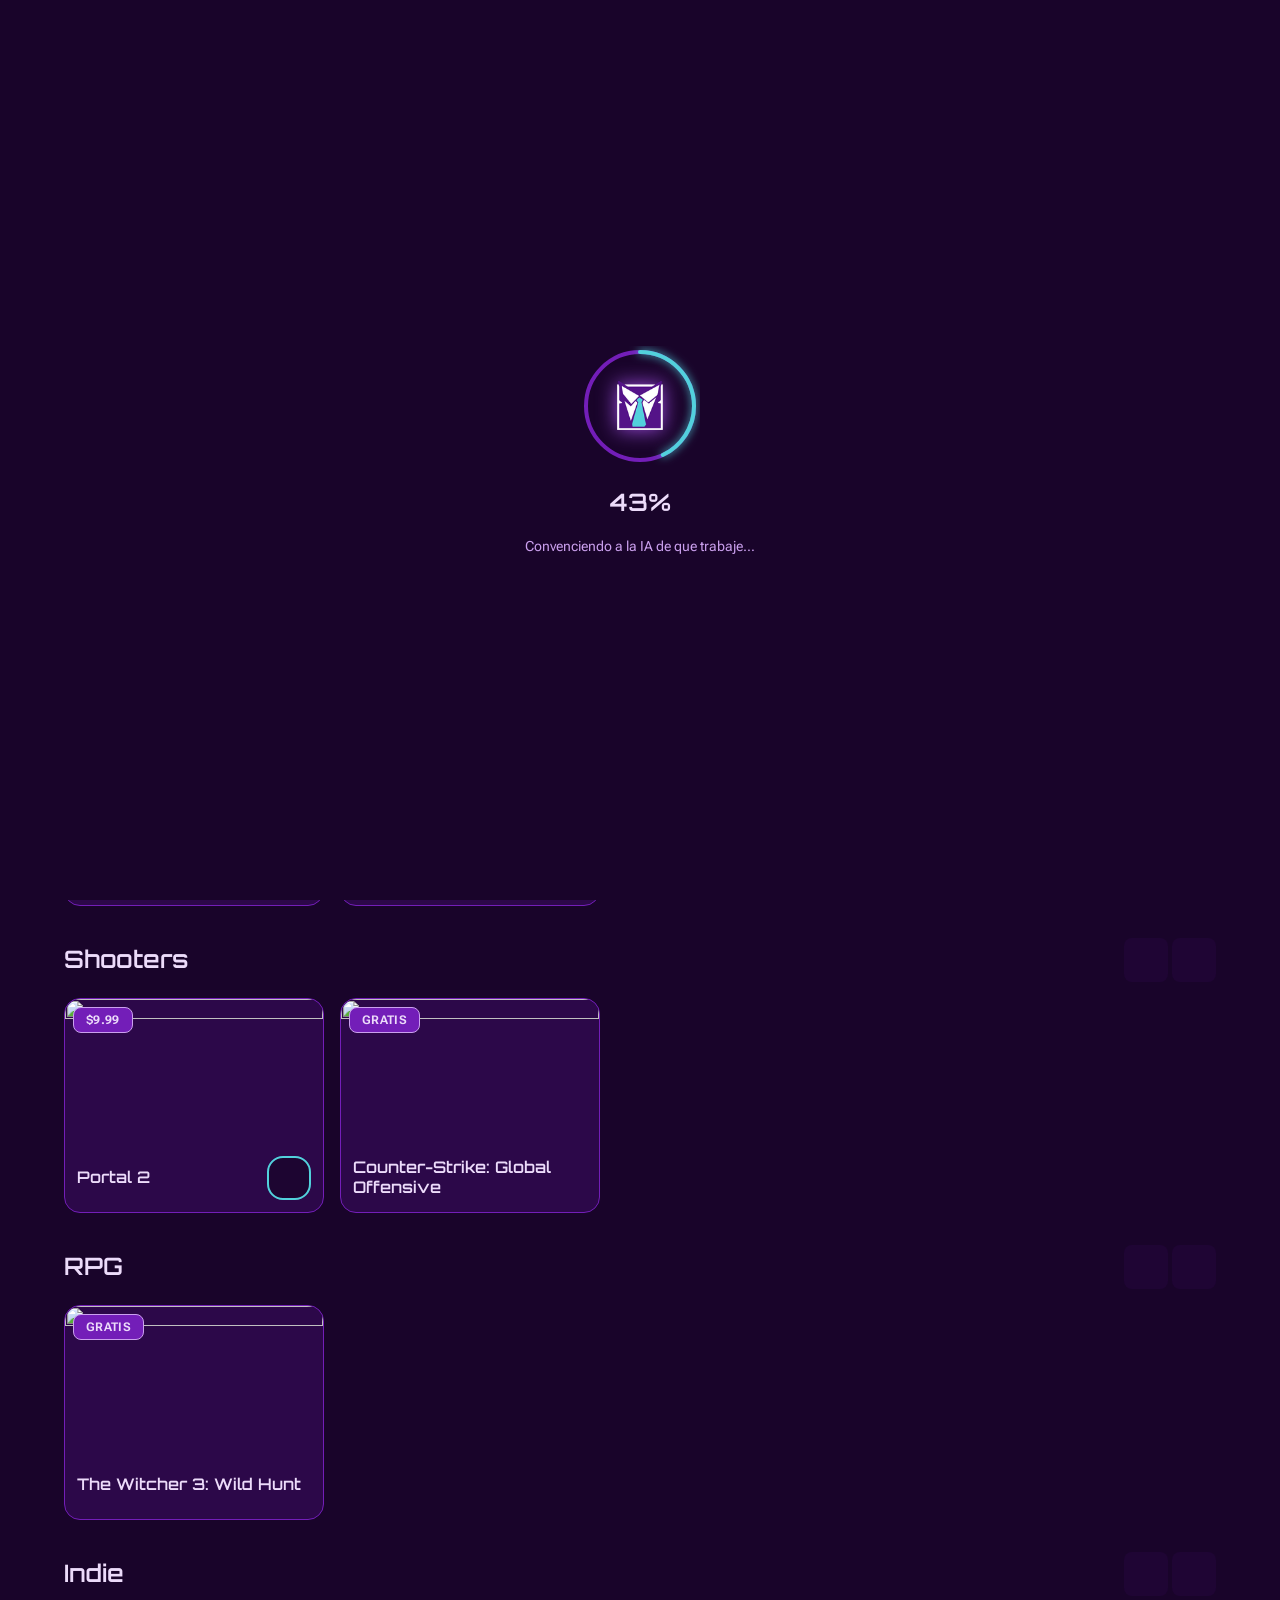
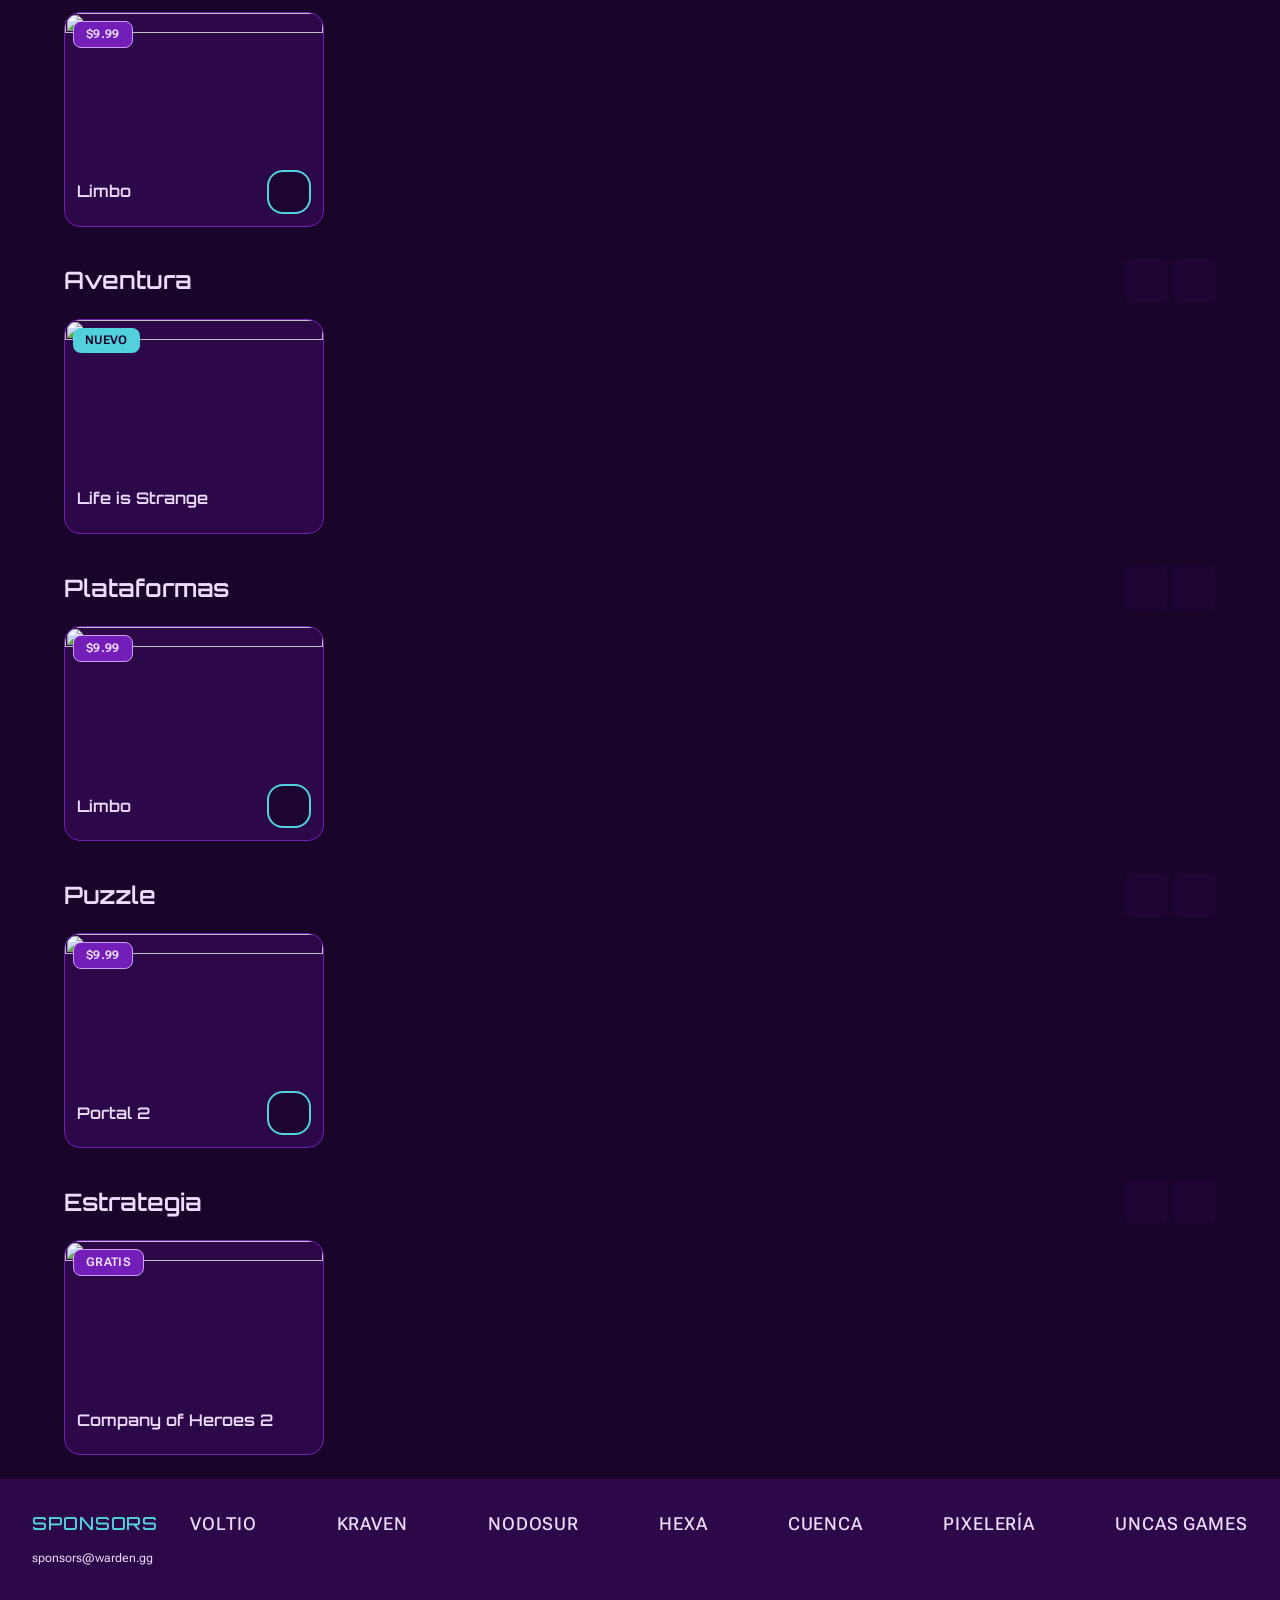
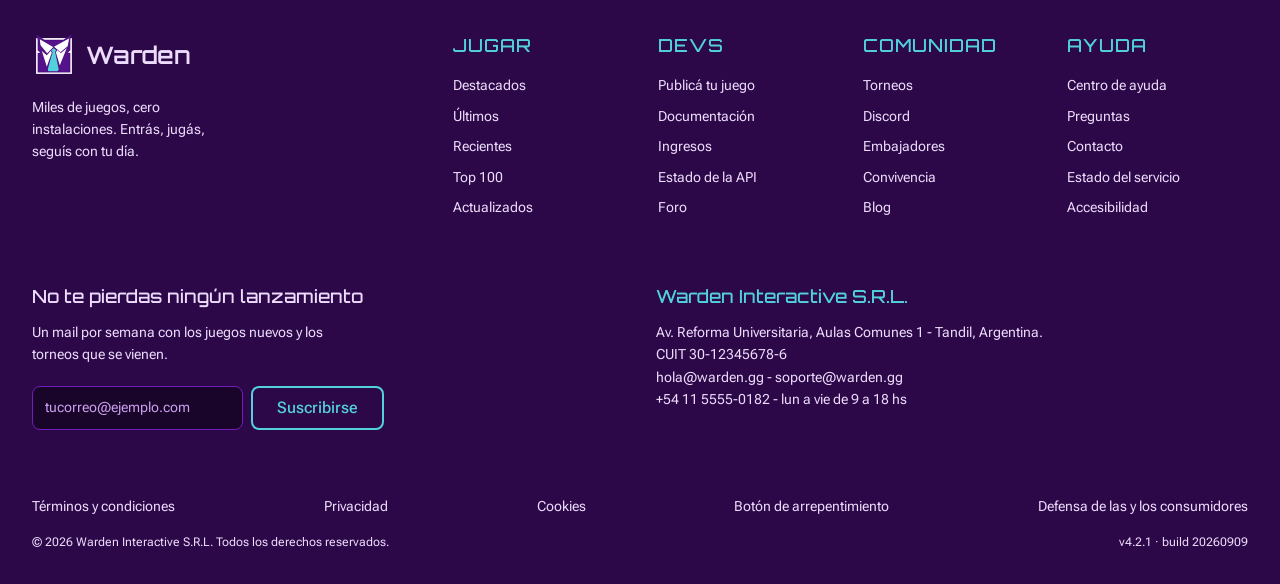
==== commit 4963f479: "fix(T10): los links del hamburguesa llevan a las filas de la Home Co-Authored-By: Claude Sonnet 5 <n" ====
--- a/tp2/index.html
+++ b/tp2/index.html
@@ -48,7 +48,7 @@
         <nav class="menu-dropdown__seccion" aria-labelledby="menu-jugar-titulo">
           <h2 class="menu-dropdown__titulo" id="menu-jugar-titulo">Jugar</h2>
           <ul>
-            <li><a href="#"><i class="ph ph-star" aria-hidden="true"></i> Destacados</a></li>
+            <li><a href="index.html#banner"><i class="ph ph-star" aria-hidden="true"></i> Destacados</a></li>
             <li><a href="#"><i class="ph ph-sparkle" aria-hidden="true"></i> Últimos</a></li>
             <li><a href="#"><i class="ph ph-clock" aria-hidden="true"></i> Recientes</a></li>
             <li><a href="#"><i class="ph ph-trophy" aria-hidden="true"></i> Top 100</a></li>
@@ -58,17 +58,19 @@
 
         <hr class="menu-dropdown__divisor">
 
+        <!-- Cada categoría apunta a su fila de la Home: los ids los arma crearFila()
+             en home.js como "fila-" + título en minúscula. -->
         <nav class="menu-dropdown__seccion" aria-labelledby="menu-categorias-titulo">
           <h2 class="menu-dropdown__titulo" id="menu-categorias-titulo">Categorías</h2>
           <ul>
-            <li><a href="#"><i class="ph ph-lightning" aria-hidden="true"></i> Acción</a></li>
-            <li><a href="#"><i class="ph ph-crosshair-simple" aria-hidden="true"></i> Shooters</a></li>
-            <li><a href="#"><i class="ph ph-sword" aria-hidden="true"></i> RPG</a></li>
-            <li><a href="#"><i class="ph ph-palette" aria-hidden="true"></i> Indie</a></li>
-            <li><a href="#"><i class="ph ph-compass" aria-hidden="true"></i> Aventura</a></li>
-            <li><a href="#"><i class="ph ph-game-controller" aria-hidden="true"></i> Plataformas</a></li>
-            <li><a href="#"><i class="ph ph-puzzle-piece" aria-hidden="true"></i> Puzzle</a></li>
-            <li><a href="#"><i class="ph ph-brain" aria-hidden="true"></i> Estrategia</a></li>
+            <li><a href="index.html#fila-acción"><i class="ph ph-lightning" aria-hidden="true"></i> Acción</a></li>
+            <li><a href="index.html#fila-shooters"><i class="ph ph-crosshair-simple" aria-hidden="true"></i> Shooters</a></li>
+            <li><a href="index.html#fila-rpg"><i class="ph ph-sword" aria-hidden="true"></i> RPG</a></li>
+            <li><a href="index.html#fila-indie"><i class="ph ph-palette" aria-hidden="true"></i> Indie</a></li>
+            <li><a href="index.html#fila-aventura"><i class="ph ph-compass" aria-hidden="true"></i> Aventura</a></li>
+            <li><a href="index.html#fila-plataformas"><i class="ph ph-game-controller" aria-hidden="true"></i> Plataformas</a></li>
+            <li><a href="index.html#fila-puzzle"><i class="ph ph-puzzle-piece" aria-hidden="true"></i> Puzzle</a></li>
+            <li><a href="index.html#fila-estrategia"><i class="ph ph-brain" aria-hidden="true"></i> Estrategia</a></li>
           </ul>
         </nav>
 
--- a/tp2/css/components.css
+++ b/tp2/css/components.css
@@ -124,6 +124,15 @@
   color: var(--primario-c1);
   border-color: transparent;
   cursor: not-allowed;
+}
+
+/* Un botón deshabilitado no reacciona: sin esto, .btn--primario:hover lo
+   seguía elevando 3px con sombra (el background y el color sí los pisa
+   .btn:disabled, que va después), como si estuviera activo. */
+.btn:disabled:hover,
+.btn:disabled:active {
+  transform: none;
+  box-shadow: none;
 }
 
 @media (prefers-reduced-motion: reduce) {
--- a/tp2/css/home.css
+++ b/tp2/css/home.css
@@ -170,6 +170,22 @@
   position: absolute;
   inset: 0;
   background: rgba(0, 0, 0, 0.35);
+}
+
+/* Dispositivos sin hover (touch): el botón "Jugar" no puede depender del
+   hover porque ahí no existe, y era el único acceso a juego.html desde la
+   Home. Se muestra fijo en la card activa. Sin el velo oscuro de ::before,
+   que taparía la portada todo el tiempo: alcanza con el círculo de play. Con
+   mouse sigue igual: aparece solo con hover o foco (ver DECISIONES.md,
+   "Neon Circuit es clickeable"). */
+@media (hover: none) {
+  .banner__slide--activo .banner__jugar {
+    opacity: 1;
+  }
+
+  .banner__jugar::before {
+    display: none;
+  }
 }
 
 .banner__jugar .ph-play {
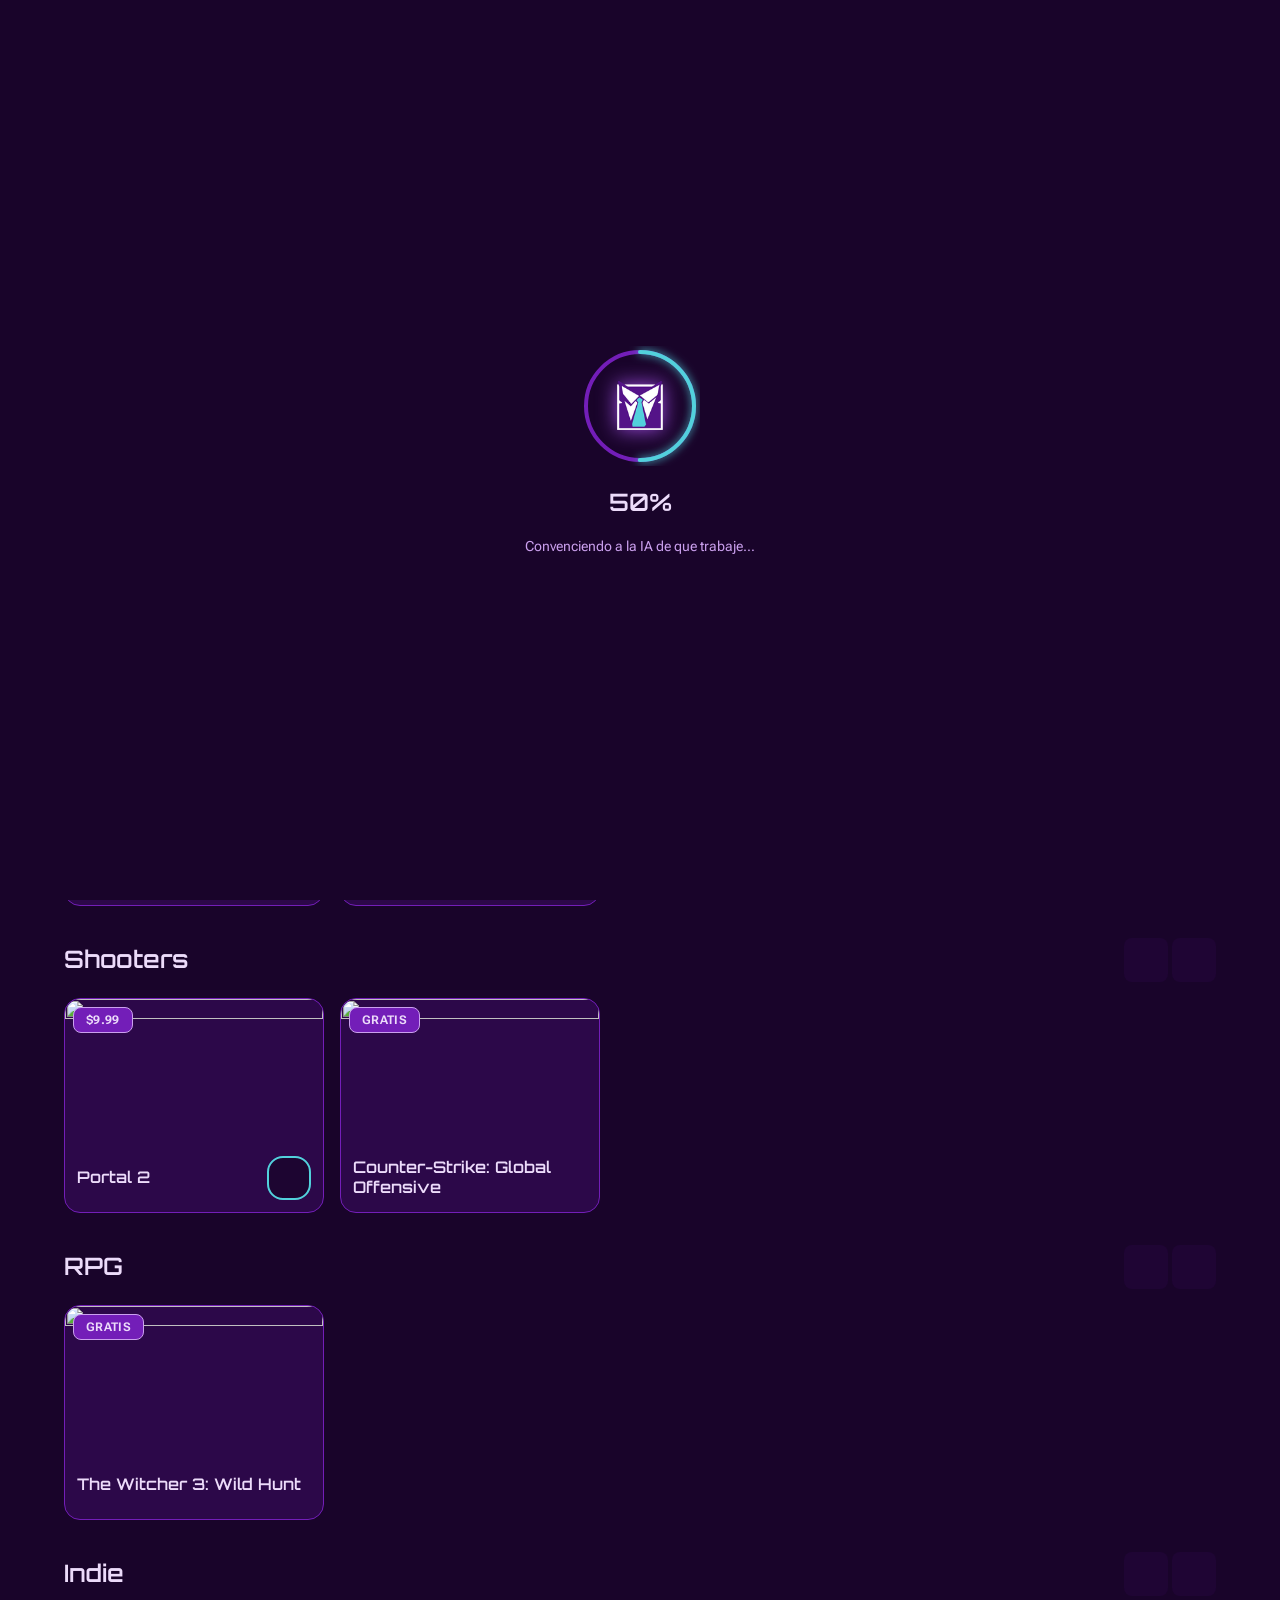
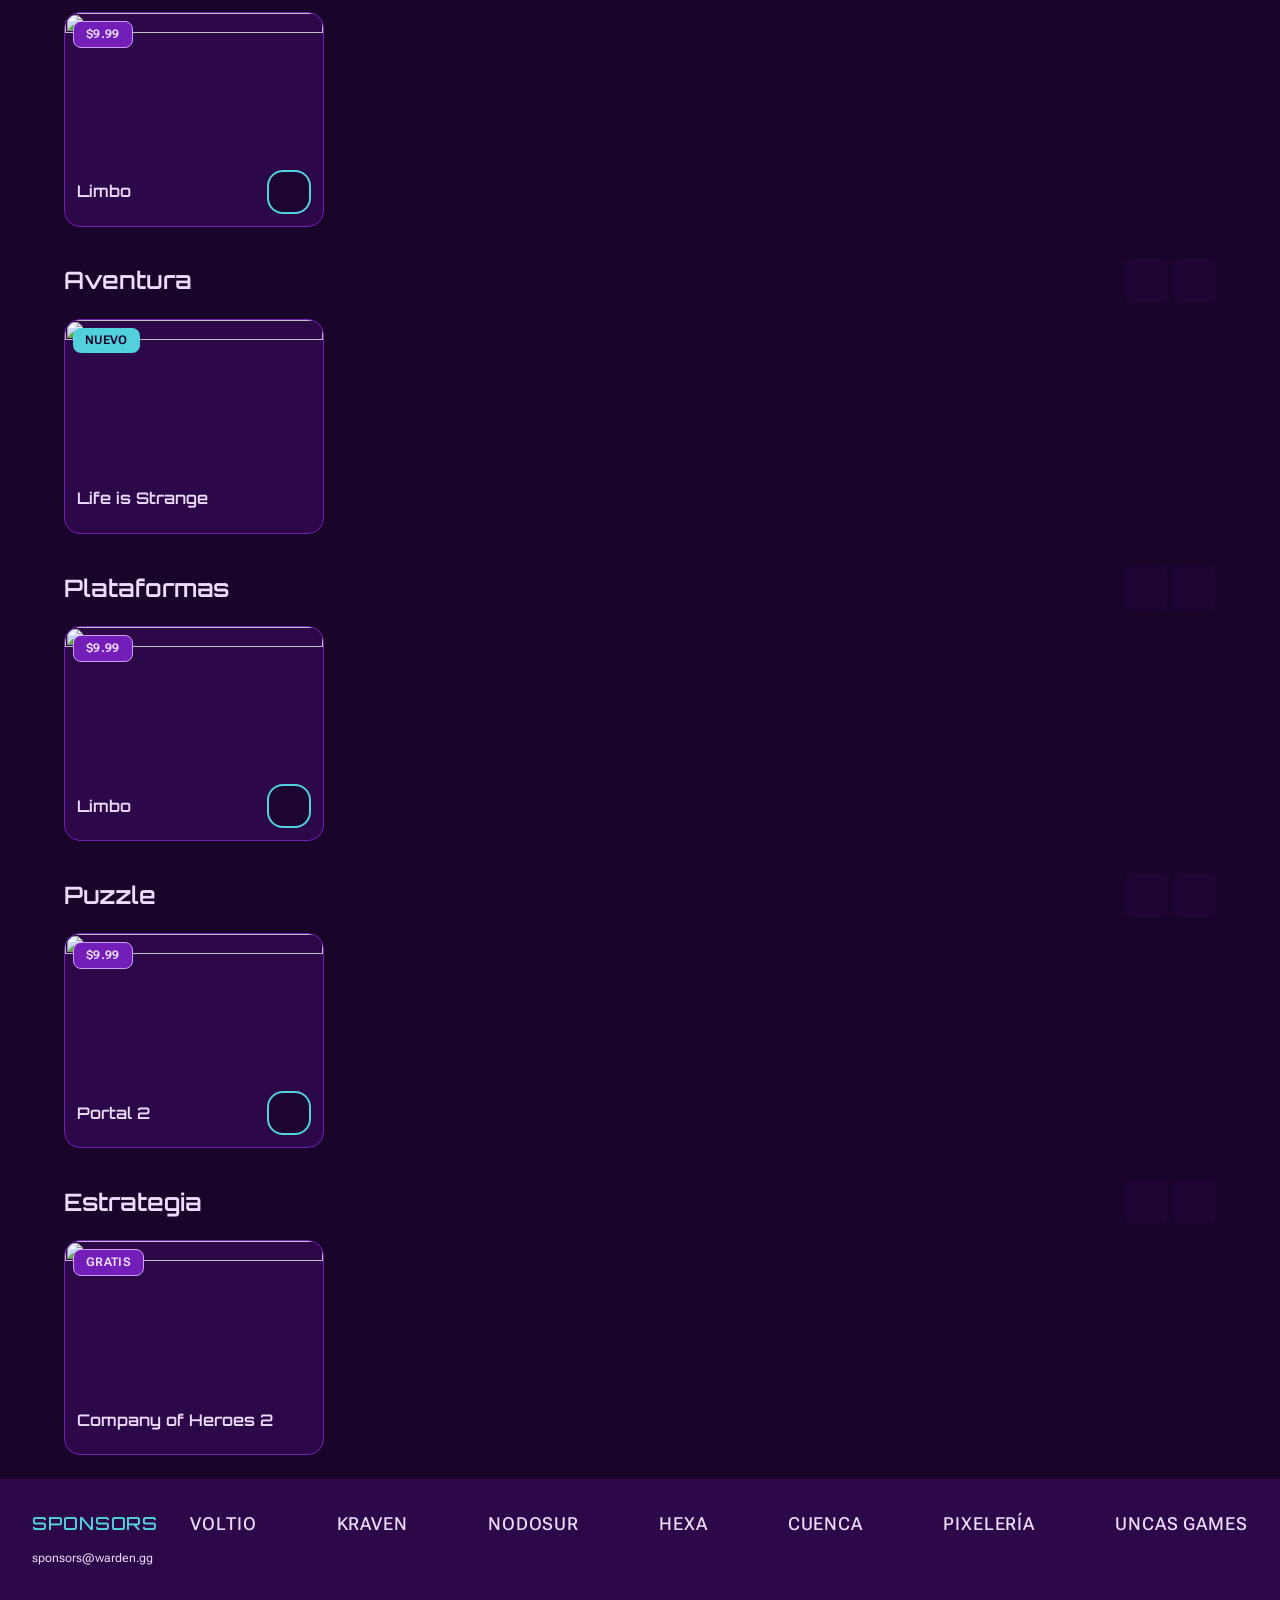
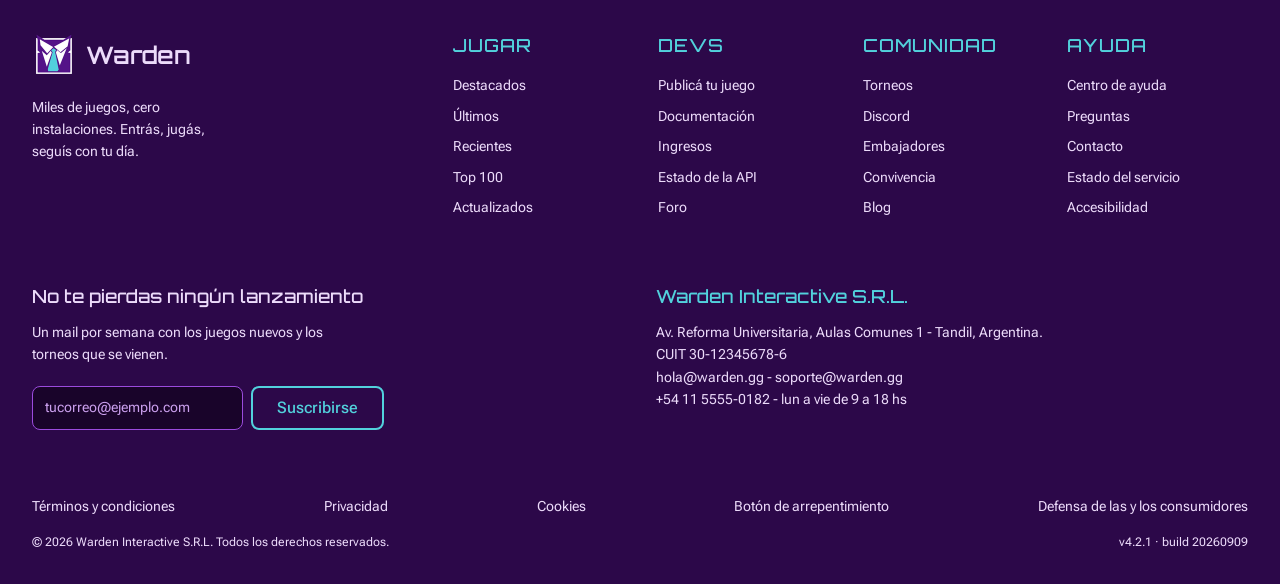
==== commit b1be4de9: "feat(compras): el invitado arma el carrito y se registra al pagar; header de juego y estrellas Phosp" ====
--- a/tp2/index.html
+++ b/tp2/index.html
@@ -209,6 +209,13 @@
       <h2 class="modal__exito-titulo">¡Compra realizada!</h2>
       <p class="modal__exito-texto">Gracias por tu compra.</p>
     </div>
+
+    <div class="modal__exito modal__registro" id="pago-registro" role="alert" hidden>
+      <i class="ph ph-lock-key modal__exito-icono" aria-hidden="true"></i>
+      <h2 class="modal__exito-titulo">Necesitás una cuenta</h2>
+      <p class="modal__exito-texto">Para continuar con la compra debés registrarte.</p>
+      <a class="btn btn--primario" href="login.html">Registrarme</a>
+    </div>
   </dialog>
 
   <main>
--- a/tp2/css/variables.css
+++ b/tp2/css/variables.css
@@ -30,6 +30,7 @@
   /* ---- Color: utilidad ---- */
   --foco:             #EEF434;
   --sombra-elevacion: rgba(0, 0, 0, 0.35);
+  --velo-modal:       rgba(0, 0, 0, 0.6);   /* fondo oscurecido detrás de un <dialog> */
   --resplandor-error: rgba(248, 113, 113, 0.55);
 
   /* ---- Color: tablero (página del juego) ----
--- a/tp2/css/components.css
+++ b/tp2/css/components.css
@@ -490,7 +490,7 @@
 }
 
 .modal::backdrop {
-  background: rgba(0, 0, 0, 0.6);
+  background: var(--velo-modal);
 }
 
 .modal[open] {
@@ -568,6 +568,12 @@
   color: var(--exito);
 }
 
+/* Aviso a invitados: mismo layout que el éxito, pero el ícono no es verde
+   (no es una confirmación). */
+.modal__registro .modal__exito-icono {
+  color: var(--acento);
+}
+
 .modal__exito-titulo {
   margin: 0;
 }
@@ -598,7 +604,7 @@
 
 .field input {
   background: var(--fondo);
-  border: 1px solid var(--primario-o1);
+  border: 1px solid var(--primario);
   border-radius: var(--radio-sm);
   padding: var(--espaciado-2) var(--espaciado-4);
   color: var(--primario-c3);
@@ -607,6 +613,14 @@
 
 .field input:focus-visible {
   border-color: var(--acento);
+}
+
+/* Texto de ayuda debajo de un input (ej: requisitos de la contraseña).
+   Se ve chico a propósito, pero siempre presente: la idea es que la
+   persona lo lea antes de escribir, no que se entere recién con un error. */
+.field__hint {
+  font-size: 12px;
+  color: var(--primario-c1);
 }
 
 /* ============================================================
@@ -826,6 +840,34 @@
   width: 100%;
   height: 100%;
   object-fit: cover;
+}
+
+/* Cara "sin más capturas" (solo producto.html, cuando el juego tiene una única
+   foto — ver js/galeria.js y DECISIONES.md, T12). Llena la cara igual que
+   .galeria__img. [hidden] la saca de la vista (base.css). */
+.galeria__vacio {
+  display: flex;
+  flex-direction: column;
+  align-items: center;
+  justify-content: center;
+  gap: var(--espaciado-3);
+  width: 100%;
+  height: 100%;
+  padding: var(--espaciado-6);
+  background: var(--superficie);
+  color: var(--primario-c3);
+  text-align: center;
+}
+
+.galeria__vacio i {
+  color: var(--acento);
+  font-size: 48px;
+}
+
+.galeria__vacio p {
+  margin: 0;
+  max-width: 28ch;
+  font: 400 16px/1.4 var(--font-ui);
 }
 
 /* ---------- Galería animada: carrusel de flip (solo juego.html) ----------
@@ -981,7 +1023,7 @@
   flex: 1;
   min-height: var(--control-alto);
   padding: 0 var(--espaciado-3);
-  border: 1px solid var(--primario-o1);
+  border: 1px solid var(--primario);
   border-radius: var(--radio-sm);
   background: var(--fondo);
   color: var(--primario-c1);
@@ -1081,6 +1123,12 @@
   letter-spacing: 2px;
 }
 
+/* Estrellas de Phosphor (variante regular, siempre de contorno): la
+   puntuación se marca con el color, no con relleno. */
+.resena__estrella--vacia {
+  color: var(--primario-o1);
+}
+
 .resena__texto {
   margin: 0 0 var(--espaciado-3);
   color: var(--primario-c1);
@@ -1114,6 +1162,7 @@
    con row-reverse, así "esta y las siguientes en el HTML" son, en
    pantalla, "esta y las anteriores" — la selección natural de un rating. */
 .resena-form {
+  align-self: center;
   padding: var(--espaciado-6);
   border: 1px solid var(--primario-o1);
   border-radius: var(--radio-xl);
@@ -1165,10 +1214,6 @@
   cursor: pointer;
 }
 
-.estrellas label::before {
-  content: "★";
-}
-
 .estrellas input:checked ~ label,
 .estrellas label:hover,
 .estrellas label:hover ~ label {
@@ -1185,7 +1230,7 @@
 .resena-form textarea {
   min-height: 96px;
   padding: var(--espaciado-3);
-  border: 1px solid var(--primario-o1);
+  border: 1px solid var(--primario);
   border-radius: var(--radio-sm);
   background: var(--fondo);
   color: var(--primario-c3);
--- a/tp2/css/header.css
+++ b/tp2/css/header.css
@@ -269,7 +269,12 @@
    ========================================================= */
 @media (min-width: 48rem) {
   .header {
-    grid-template-columns: 1fr minmax(0, 24rem) 1fr;
+    /* Buscador de 18rem en tablet y 24rem desde desktop (ver más abajo): con
+       24rem, a 768px las columnas laterales quedaban en 144px y el texto
+       "Warden" (176px con el menú) se metía 8px debajo del buscador. A 18rem
+       las laterales dan 187px y el buscador sigue centrado. */
+    --ancho-buscador: 18rem;
+    grid-template-columns: 1fr minmax(0, var(--ancho-buscador)) 1fr;
     grid-template-areas: "start search actions";
     gap: var(--espaciado-6);
     padding-inline: var(--espaciado-6);
@@ -299,4 +304,10 @@
     grid-template-columns: 1fr auto 1fr;
     grid-template-areas: "start status actions";
   }
-}+}
+
+@media (min-width: 64rem) {
+  .header {
+    --ancho-buscador: 24rem;
+  }
+}
--- a/tp2/css/footer.css
+++ b/tp2/css/footer.css
@@ -157,7 +157,7 @@
   min-height: var(--control-alto);
   padding: 0 var(--espaciado-3);
   background: var(--fondo);
-  border: 1px solid var(--primario-o1);
+  border: 1px solid var(--primario);
   border-radius: var(--radio-sm);
   color: var(--primario-c3);
   font: inherit;
--- a/tp2/css/home.css
+++ b/tp2/css/home.css
@@ -98,6 +98,20 @@
    fondo. carousel.js calcula el transform de cada una según su distancia a
    la activa. El h1 de la página va acá arriba, visible, en vez del hero de
    texto que había antes. */
+/* En tablet (~600-800px) las cards de los costados del coverflow giran en 3D
+   y se pasan del ancho de la pantalla (hasta 28px), y la Home se podía
+   arrastrar de costado. overflow-x: clip recorta ese sobrante sin crear un
+   contenedor de scroll y deja visible el eje vertical (con hidden, el otro eje
+   también se recortaría). El margin negativo + padding hacen que el recorte
+   sea en el borde de main y no en el del banner: si no, las cards se
+   cortarían 24px adentro del ancho de la página. Ver AUDITORIA.md (T06,
+   "Sigue abierto"). */
+#banner {
+  margin-inline: calc(-1 * var(--espaciado-6));
+  padding-inline: var(--espaciado-6);
+  overflow-x: clip;
+}
+
 .banner__titulo {
   margin-bottom: var(--espaciado-4);
 }
@@ -169,7 +183,7 @@
   content: "";
   position: absolute;
   inset: 0;
-  background: rgba(0, 0, 0, 0.35);
+  background: var(--sombra-elevacion);
 }
 
 /* Dispositivos sin hover (touch): el botón "Jugar" no puede depender del
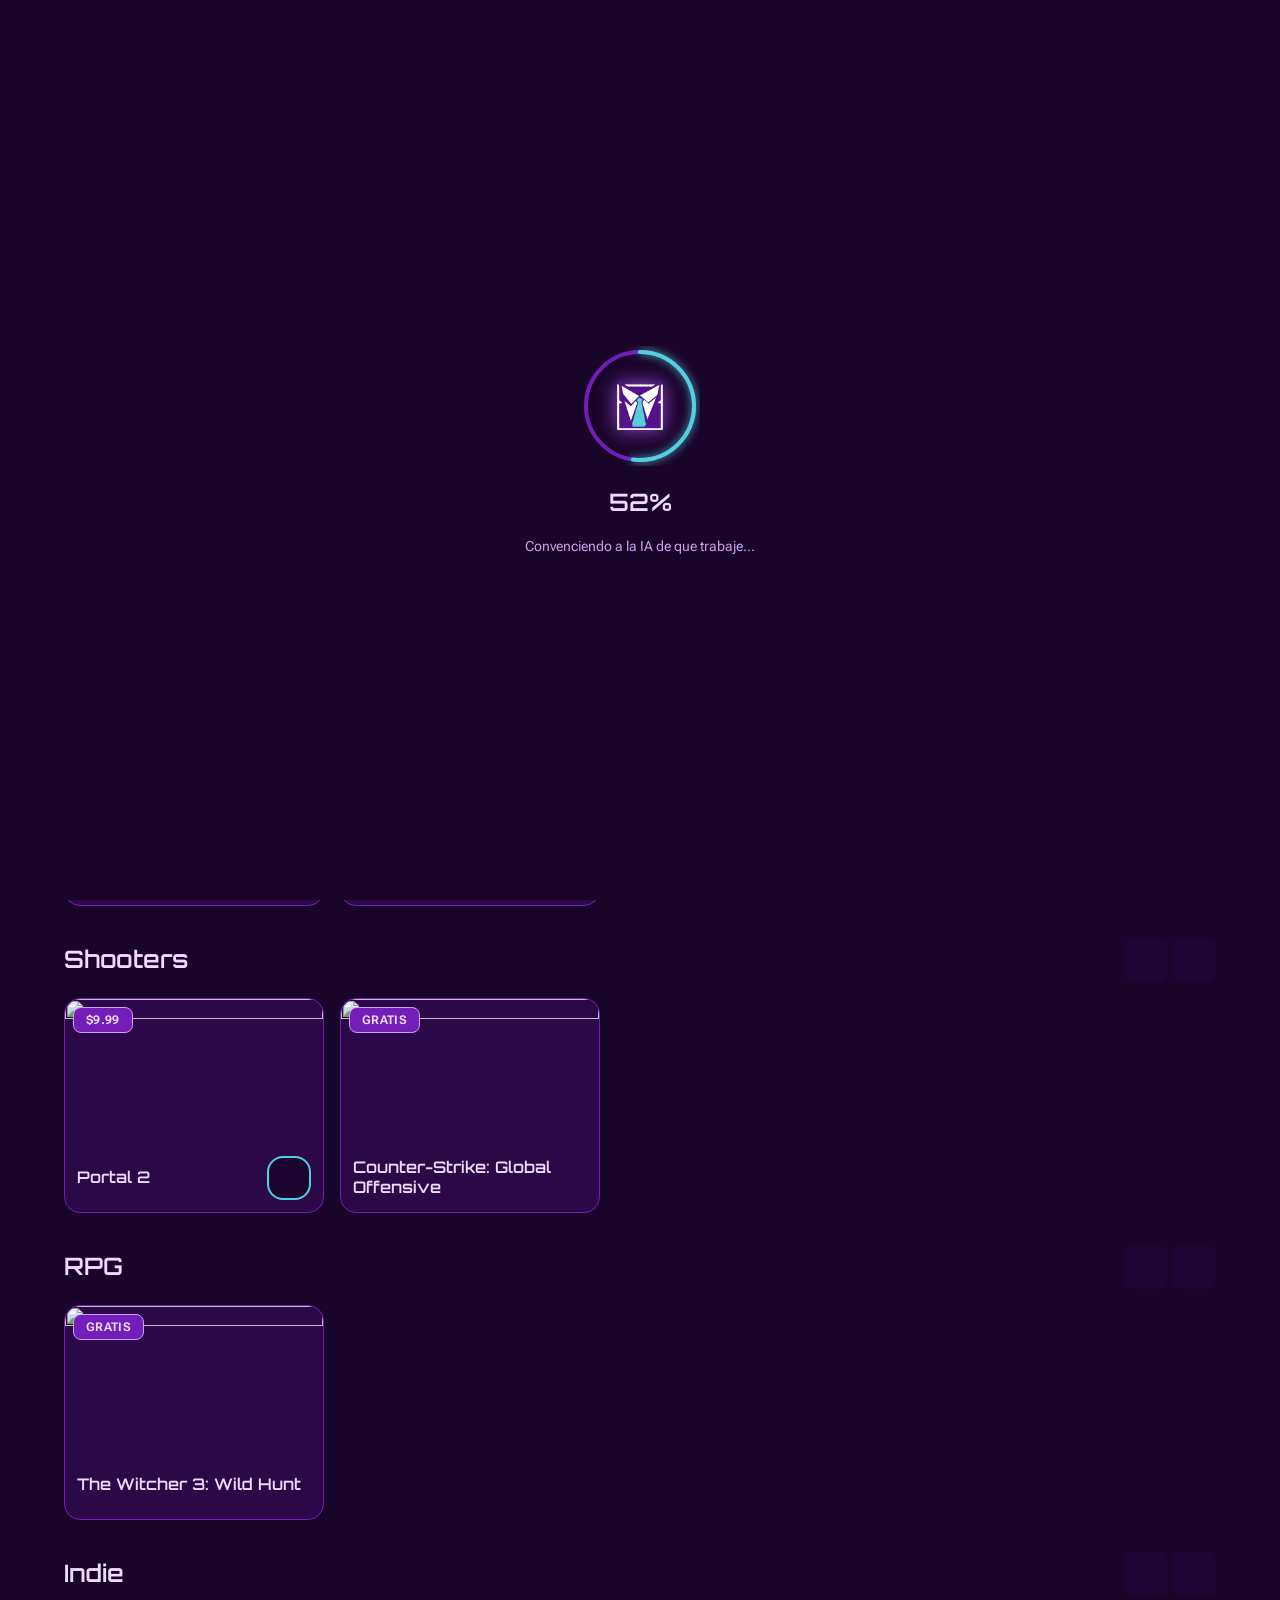
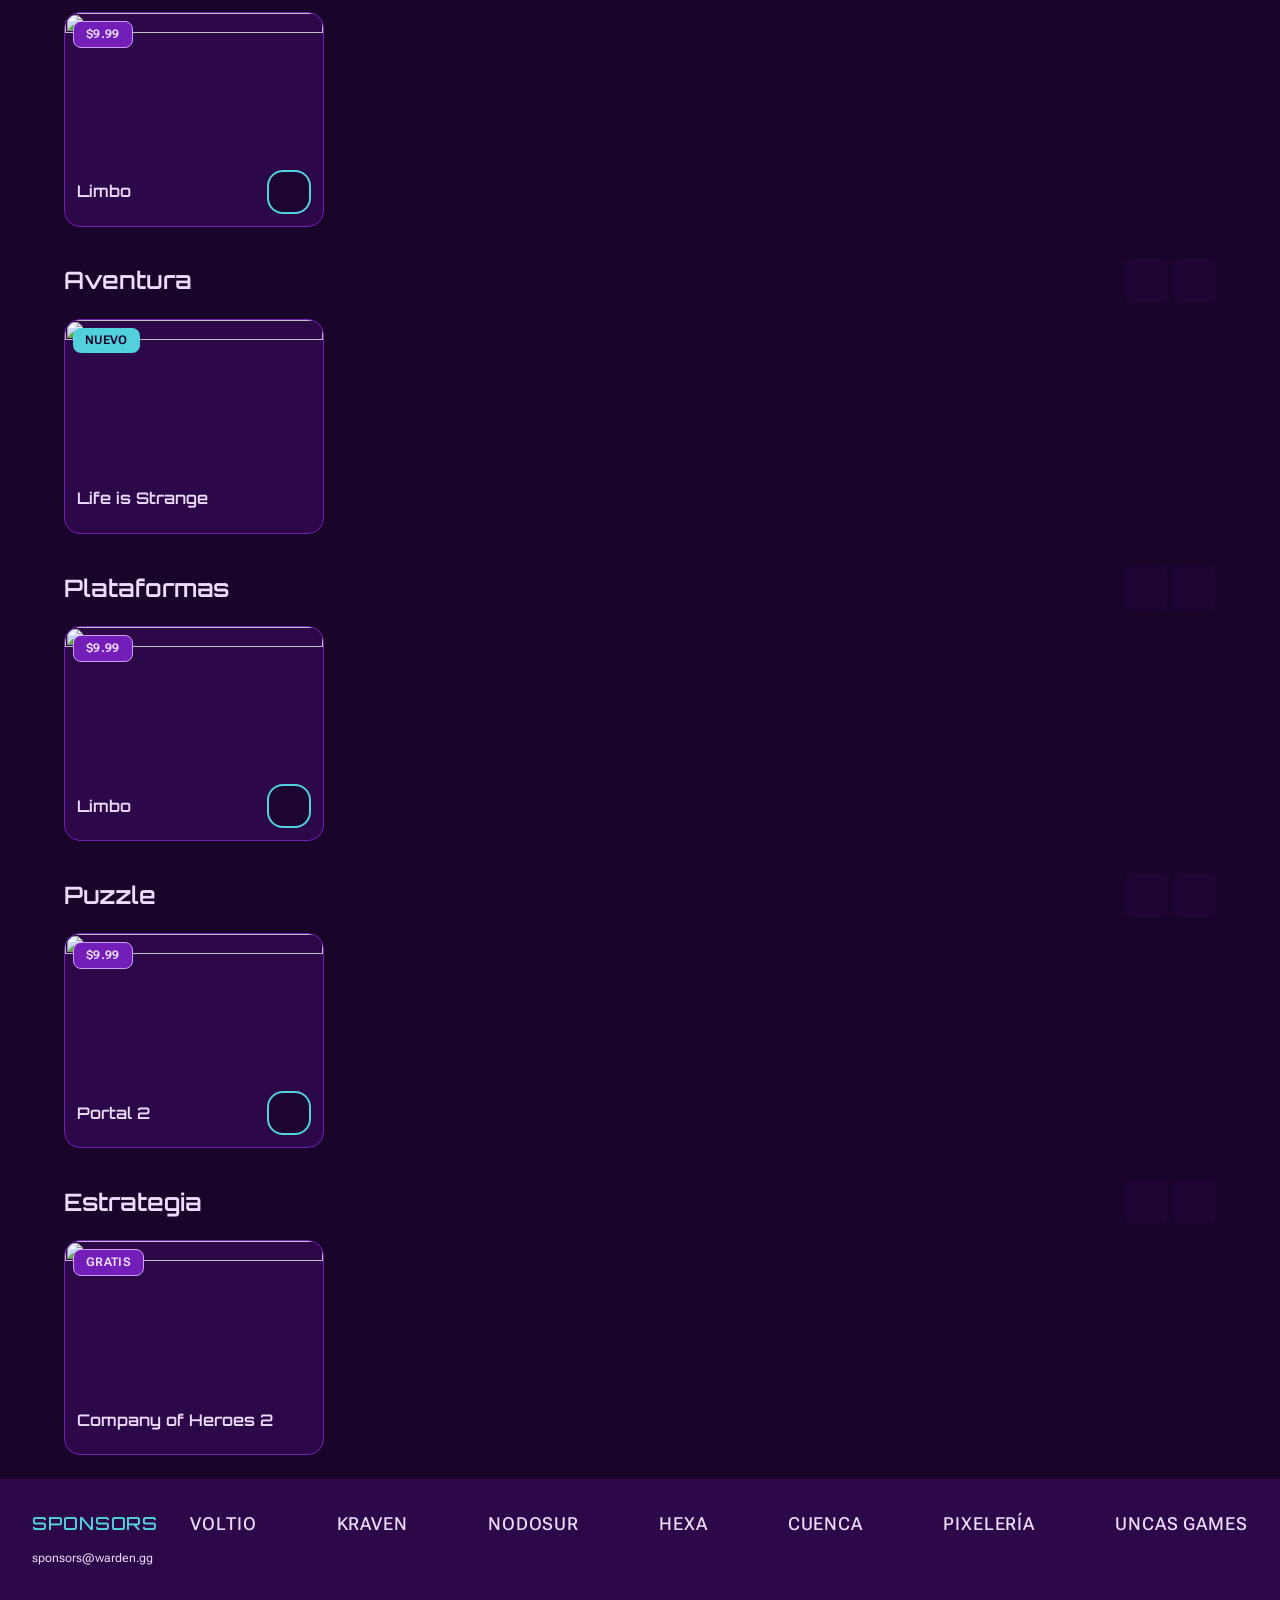
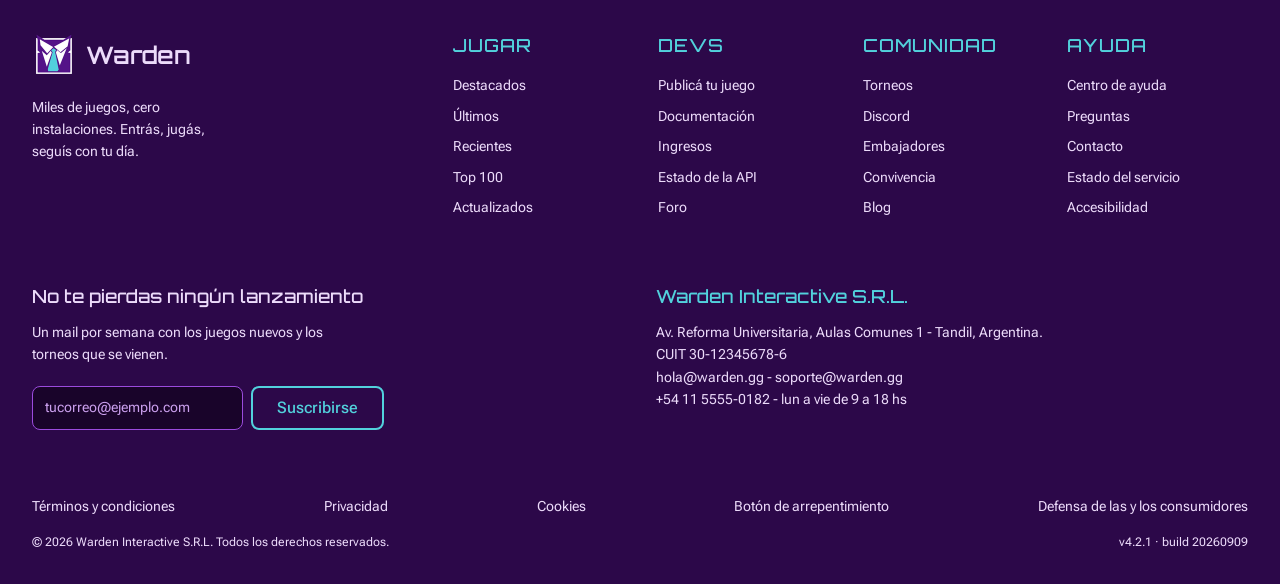
==== commit 2e8395a3: "feat(header): la lupa del buscador también busca al clickearla" ====
--- a/tp2/index.html
+++ b/tp2/index.html
@@ -94,7 +94,9 @@
 
   <form class="header__search" role="search" action="#">
     <label class="sr-only" for="buscar">Buscar juegos</label>
-    <i class="ph ph-magnifying-glass" aria-hidden="true"></i>
+    <button class="header__search-btn" type="submit" aria-label="Buscar">
+      <i class="ph ph-magnifying-glass" aria-hidden="true"></i>
+    </button>
     <input type="search" id="buscar" name="q" placeholder="Buscar juegos" autocomplete="off">
   </form>
 
--- a/tp2/css/variables.css
+++ b/tp2/css/variables.css
@@ -1,15 +1,24 @@
 /* ============================================================
-   Warden — variables
-   Generado basado en el design system de Figma.
+   variables.css: tokens del design system y clases de tipografía
+   Se carga primero en las 4 páginas (index, producto, juego y login),
+   porque todo el CSS de después usa var(--token) y no escribe
+   colores, espaciados, radios ni fuentes a mano. Si falta un token,
+   se agrega acá. Ninguna regla de este archivo depende de otro CSS.
+   Los valores salen del design system de Figma, pero si Figma y este
+   archivo difieren, gana este.
    ============================================================ */
 
 :root {
-  /* ---- Color: base ---- */
+  /* ---- Color: base ----
+     --superficie es el fondo de cards, header, footer y menús. Apunta a
+     --primario-o2 en vez de repetir el hex, así hay un solo lugar donde
+     cambiarlo. --fondo-o1 es --fondo al 75%, para círculos sobre imágenes. */
   --fondo:            #19042A;
   --fondo-o1:         rgba(25, 4, 42, 0.75);
   --superficie:       var(--primario-o2);
 
-  /* ---- Color: primario (violeta) ---- */
+  /* ---- Color: primario (violeta) ----
+     Escala de claro (c3) a oscuro (o2). c = más claro, o = más oscuro. */
   --primario-c3:     #ECDBFA;
   --primario-c2:     #DAB7F5;
   --primario-c1:     #CBA0EE;
@@ -17,7 +26,8 @@
   --primario-o1:     #731EB8;
   --primario-o2:     #2C0849;
 
-  /* ---- Color: acento (celeste) ---- */
+  /* ---- Color: acento (celeste) ----
+     Links, hovers, foco de campos y detalles. Misma lógica de c/o. */
   --acento-c3:       #DEF5F7;      
   --acento:          #52D1DC;  
   --acento-o2:       #158993;  
@@ -27,7 +37,8 @@
   --error:            #F87171;
   --exito:            #4ADE80;
 
-  /* ---- Color: utilidad ---- */
+  /* ---- Color: utilidad ----
+     --foco es el amarillo del anillo de :focus-visible (ver abajo). */
   --foco:             #EEF434;
   --sombra-elevacion: rgba(0, 0, 0, 0.35);
   --velo-modal:       rgba(0, 0, 0, 0.6);   /* fondo oscurecido detrás de un <dialog> */
@@ -36,14 +47,17 @@
   /* ---- Color: tablero (página del juego) ----
      Paleta propia del tablero de Peg Solitaire / "Neon Circuit", separada
      a propósito del violeta/celeste del resto del sitio (ver DECISIONES.md,
-     "Página del juego"). Pendiente de ajustar a ojo contra Figma. */
+     "Página del juego"). Los valores ya están definidos y no se tocan.
+     Los usa juego.css (fichas, leyenda, grilla de fondo). */
   --tablero-activo:        #FF6A1A;
   --tablero-descargado:    #0B0710;
   --tablero-seleccionado:  #3FE8E4;
   --tablero-destino:       #4C7DFF;
   --tablero-grilla:        rgba(155, 75, 221, 0.15);
 
-  /* ---- Espaciado ---- */
+  /* ---- Espaciado ----
+     Son múltiplos de 4px. Se saltea el 7 a propósito, y el 5 se sumó
+     después porque hacía falta un 20px para el gap del tablero. */
   --espaciado-1:      4px;
   --espaciado-2:      8px;
   --espaciado-3:      12px;
@@ -69,6 +83,9 @@
 
 /* ============================================================
    Tipografias
+   Clases utilitarias del design system. Solo las de display, h1, h2 y h3
+   usan Orbitron (títulos); el resto va en Roboto Flex. Hoy ningún
+   HTML las usa: los títulos toman el tamaño de base.css.
    ============================================================ */
 
 .t-display  { font: 700 48px/1.10 var(--font-display); }
@@ -84,6 +101,9 @@
 
 /* ============================================================
    Cuando se hace tab en los botones
+   Foco visible global para quien navega con teclado. :where() deja la
+   especificidad en 0, así cualquier componente puede ajustar el outline
+   sin pelear. :focus-visible evita que salga al hacer click con mouse.
    ============================================================ */
 
 :where(a, button, input, select, textarea, [tabindex]):focus-visible {
--- a/tp2/css/base.css
+++ b/tp2/css/base.css
@@ -1,18 +1,27 @@
 /*
-  base.css — Reset y estilos globales
-  Depende de variables.css (debe importarse antes en el <head>).
+  base.css: reset y estilos por etiqueta
+  Se carga segundo en todas las páginas. Usa los tokens de variables.css.
+  Acá no hay clases de componentes, solo el reset, .sr-only, el atributo
+  [hidden], el scrollbar y el estilo base de body, títulos, links, listas,
+  imágenes y main. Lo específico se pisa después en components.css y en
+  el CSS de cada página.
 */
 
+/* Con border-box el padding y el borde entran dentro del ancho declarado. */
 *,
 *::before,
 *::after {
   box-sizing: border-box;
 }
 
+/* Única excepción al "sin !important" del proyecto: sin esto, cualquier
+   display de una clase (flex, grid) le gana al atributo hidden y el
+   elemento no se oculta. */
 [hidden] {
   display: none !important;
 }
 
+/* Texto solo para lectores de pantalla (labels ocultos, avisos). */
 .sr-only {
   position: absolute;
   width: 1px;
@@ -25,6 +34,8 @@
   border: 0;
 }
 
+/* color-scheme: dark hace que los controles nativos (inputs, scrollbar del
+   sistema, <dialog>) salgan oscuros sin estilarlos uno por uno. */
 html {
   color-scheme: dark;
   /* Firefox: no hay pseudo-elementos ahí, es la única forma de tocar el
@@ -60,6 +71,7 @@
   background: var(--acento);
 }
 
+/* ---- Estilos por etiqueta ---- */
 body {
   margin: 0;
   min-height: 100vh;
@@ -68,6 +80,8 @@
   font: 400 16px/1.5 var(--font-ui);
 }
 
+/* Orbitron solo en h1-h3 (corrección del profesor). h4 queda en Roboto
+   Flex por eso está separado. */
 h1, h2, h3 {
   font-family: var(--font-display);
   margin: 0 0 var(--espaciado-2);
@@ -93,6 +107,8 @@
   text-decoration: none;
 }
 
+/* Este subrayado también le llega a los <a class="btn">; components.css
+   lo anula ahí para que solo se vea el de la animación del botón. */
 a:hover {
   text-decoration: underline;
 }
@@ -112,6 +128,7 @@
   font-family: inherit;
 }
 
+/* Contenedor de contenido centrado. login.css lo pisa con .auth-shell. */
 main {
   display: block;
   width: 100%;
--- a/tp2/css/components.css
+++ b/tp2/css/components.css
@@ -1,18 +1,35 @@
 /*
-  components.css — Componentes reutilizables
-  Botones, cards, inputs. Depende de variables.css y base.css.
-  Header vive en header.css, footer en footer.css.
+  components.css: componentes reutilizables
+  Se carga tercero, después de variables.css y base.css, en las 4 páginas.
+  Usa solo tokens. El header vive en header.css y el footer en footer.css;
+  el CSS de cada página se carga después y puede ajustar lo de acá.
+  Índice (buscá el título con los ====):
+    Botones (.btn y variantes)      Links (.link)
+    Cards y badges                  Menú desplegable (hamburguesa, cuenta)
+    Carrito (dentro del menú)       Modal (<dialog> de pago)
+    Campos (.field)                 Ficha de un juego (juego y producto):
+      breadcrumb, layout de 2 columnas, ficha, Sobre el juego, Galería,
+      Compartir, Comunidad, Dejá tu reseña
+  Regla de este archivo: acá van los componentes que usa más de una página.
+  Lo que es de una sola página va en su propio CSS.
 */
 
-/* Botones */
+/* =========================================================
+   Botones
+   4 variantes, cada una con un hover distinto (pedido de la cátedra):
+   .btn--primario se eleva, .btn--secundario rellena deslizando,
+   .btn--terciario subraya y .btn--destructivo pulsa en rojo.
+   ========================================================= */
 .btn {
   appearance: none;
   display: inline-flex;
   align-items: center;
   justify-content: center;
   position: relative;
-  /* Ancla acá el z-index:-1 del relleno de .btn--secundario, para que
-     nunca dependa del fondo de lo que lo rodee (ver DECISIONES.md). */
+  /* z-index: 0 vuelve a cada botón la raíz de su propio apilamiento. Así el
+     ::before con z-index: -1 de .btn--secundario queda detrás del texto pero
+     delante del fondo del botón, y no detrás del fondo de un ancestro (ver
+     DECISIONES.md, "Bug: la animación de .btn--secundario"). */
   z-index: 0;
   min-height: var(--control-alto);
   padding: 0 var(--espaciado-6);
@@ -101,6 +118,7 @@
   color: var(--acento);
 }
 
+/* La raya que crece es un ::after, con el mismo ancho que el padding. */
 .btn--terciario::after {
   content: "";
   position: absolute;
@@ -119,6 +137,7 @@
   transform: scaleX(1);
 }
 
+/* Estado deshabilitado, común a todas las variantes. */
 .btn:disabled {
   background: var(--primario-o2);
   color: var(--primario-c1);
@@ -135,6 +154,8 @@
   box-shadow: none;
 }
 
+/* Sin movimiento: no hay elevación ni relleno animado, y el destructivo
+   muestra el resplandor fijo para no perder el feedback del hover. */
 @media (prefers-reduced-motion: reduce) {
   .btn,
   .btn--secundario::before,
@@ -154,6 +175,11 @@
   }
 }
 
+/* =========================================================
+   Links
+   Dos variantes: .link (celeste, para resaltar dentro de una oración) y
+   .link--blanco (hereda el color, se marca recién en hover).
+   ========================================================= */
 /* Link de texto celeste, para resaltar una palabra suelta dentro de una
    oración (ej. "Acepto los términos" del checkbox de login) — mismo
    subrayado animado que .btn--terciario, pero no es un botón. */
@@ -215,6 +241,9 @@
   .link--blanco { transition: none; }
 }
 
+/* =========================================================
+   Cards y badges
+   ========================================================= */
 /* Cards — el hover se levanta por encima de las vecinas.
    En Figma esto no se puede mostrar porque el z-index es
    estatico; aca si. */
@@ -227,6 +256,7 @@
   transition: transform 150ms ease-out;
 }
 
+/* z-index: 1 en hover para que la card agrandada tape a las vecinas. */
 .card:hover,
 .card:focus-within {
   transform: scale(1.06);
@@ -251,6 +281,8 @@
   letter-spacing: 0.03em;
 }
 
+/* Dos variantes de color: precio (violeta, sirve también para "Gratis") y
+   nuevo (celeste, el mismo par de colores de "Destacado" en el banner). */
 .badge--precio {
   background: var(--primario-o1);
   border: 1px solid var(--primario-c1);
@@ -262,9 +294,13 @@
   color: var(--fondo);
 }
 
-/* Menú desplegable — mismo componente para el menú hamburguesa y el de
-   cuenta (unificados en la 2ª corrección: antes tenían estilos distintos).
-   Quien lo posiciona respecto al botón que lo abre es header.css. */
+/* =========================================================
+   Menú desplegable
+   Un solo componente para el menú hamburguesa, el de cuenta y el del
+   carrito. Quien lo posiciona respecto al botón que lo abre es header.css;
+   js/menu.js lo abre y lo cierra.
+   ========================================================= */
+/* Panel flotante. Sin top/left/right acá: los pone header.css por variante. */
 .menu-dropdown {
   position: absolute;
   /* Más alto que las cards del banner coverflow (llegan a z-index: 100),
@@ -280,6 +316,7 @@
   box-shadow: 0 12px 30px var(--sombra-elevacion);
 }
 
+/* Título chico de cada sección del menú ("Jugar", "Categorías"). */
 .menu-dropdown__titulo {
   margin: 0 0 var(--espaciado-2);
   color: var(--primario-c1);
@@ -294,6 +331,9 @@
   gap: var(--espaciado-1);
 }
 
+/* Los links de cada sección: ícono + texto, 44px de alto. Esta regla es más
+   específica que .btn, por eso "Contáctanos" (un .btn adentro) necesita los
+   ajustes de .menu-dropdown__seccion--contacto más abajo. */
 .menu-dropdown__seccion a {
   display: flex;
   align-items: center;
@@ -382,7 +422,11 @@
   text-decoration: none;
 }
 
-/* ---------- Carrito ---------- */
+/* =========================================================
+   Carrito (dentro del menú desplegable)
+   El contador sobre el ícono está en header.css (.carrito__contador).
+   carrito.js arma la lista.
+   ========================================================= */
 .carrito__vacio {
   margin: 0;
   color: var(--primario-c1);
@@ -454,6 +498,8 @@
   width: 100%;
 }
 
+/* "Cerrar sesión" es un <button> (no un link) que se ve como un item del
+   menú, pero en rojo. */
 .menu-dropdown__cerrar-sesion {
   appearance: none;
   display: block;
@@ -474,7 +520,13 @@
   background: var(--primario-o2);
 }
 
-/* ---------- Modal (ej. "Pagar carrito") ---------- */
+/* =========================================================
+   Modal
+   <dialog> nativo (ej. "Pagar carrito"): el navegador resuelve el foco
+   atrapado, Escape y el fondo oscuro (::backdrop). compras.js lo abre.
+   ========================================================= */
+/* position: fixed + margin: auto lo centra. El <dialog> ya trae position
+   fixed, se repite para que se vea. */
 .modal {
   position: fixed;
   margin: auto;
@@ -502,6 +554,8 @@
   to   { opacity: 1; transform: scale(1); }
 }
 
+/* Botón "X": mismas medidas que .header__icon-btn, pero con clase propia
+   porque ese nombre pertenece al bloque .header. */
 .modal__cerrar {
   position: absolute;
   top: var(--espaciado-3);
@@ -535,6 +589,7 @@
   font-size: 14px;
 }
 
+/* Dos campos en una fila (vencimiento y CVV); se apilan si no entran. */
 .modal__fila {
   display: flex;
   flex-wrap: wrap;
@@ -589,7 +644,11 @@
   }
 }
 
-/* Inputs */
+/* =========================================================
+   Campos de formulario
+   Un .field es label + input (o textarea) en columna. Lo usan login,
+   el modal de pago y el newsletter.
+   ========================================================= */
 .field {
   display: flex;
   flex-direction: column;
@@ -602,6 +661,8 @@
   color: var(--primario-c1);
 }
 
+/* Borde en --primario: da 3,59:1 contra la card y WCAG 1.4.11 pide 3:1
+   para el límite de un campo (ver DECISIONES.md, T08b). */
 .field input {
   background: var(--fondo);
   border: 1px solid var(--primario);
@@ -624,12 +685,12 @@
 }
 
 /* ============================================================
-   Ficha de un juego — usado por juego.html (Neon Circuit) y por
-   producto.html (cualquier otro juego del catálogo). Antes vivía en
-   juego.css; se movió acá al pasar a compartirse entre dos páginas
-   (mismo criterio que ya se usó con crearBotonCarrito()/crearBadge() en
-   carrito.js). El tablero y la Ayuda (específicos de Neon Circuit) siguen
-   en juego.css.
+   Ficha de un juego
+   Usado por juego.html (Neon Circuit) y por producto.html (cualquier otro
+   juego del catálogo). Antes vivía en juego.css; se movió acá al pasar a
+   compartirse entre dos páginas (mismo criterio que con crearBotonCarrito()
+   y crearBadge() en carrito.js). El tablero y la Ayuda, específicos de
+   Neon Circuit, siguen en juego.css.
    ============================================================ */
 
 /* ---------- Ruta de navegación (breadcrumb) ----------
@@ -685,7 +746,9 @@
   margin-top: var(--espaciado-6);
 }
 
-/* La fila 2 no necesita igualar alturas: con align-items:stretch general
+/* Fila 2: "Sobre el juego" + Galería a la izquierda y Compartir a la derecha.
+   Compartir queda debajo de Ayuda, en la misma columna lateral.
+   La fila 2 no necesita igualar alturas: con align-items:stretch general
    de arriba, si no ponemos esto, un ítem más corto quedaría con una card
    más alta que su contenido, con aire de sobra adentro. */
 .juego-layout__secundario,
@@ -704,6 +767,7 @@
   margin-top: 0;
 }
 
+/* Ficha + Ayuda en juego.html; solo la ficha en producto.html. */
 .panel-lateral {
   display: flex;
   flex-direction: column;
@@ -792,8 +856,7 @@
 }
 
 /* ---------- Galería ----------
-   6 tiles con gradientes de la paleta del tablero. Sin fotos reales
-   todavía (ver DECISIONES.md, "Pendientes de decidir"). */
+   Las dos páginas usan el carrusel de flip (más abajo). */
 .galeria {
   margin-top: var(--espaciado-8);
 }
@@ -815,26 +878,7 @@
   font: 400 13px/1 var(--font-ui);
 }
 
-.galeria__grid {
-  display: grid;
-  grid-template-columns: repeat(3, 1fr);
-  gap: var(--espaciado-4);
-}
-
-.galeria__tile {
-  aspect-ratio: 16 / 9;
-  border-radius: var(--radio-md);
-  overflow: hidden;
-}
-
-.galeria__tile--1 { background: linear-gradient(135deg, var(--tablero-activo), var(--tablero-destino)); }
-.galeria__tile--2 { background: linear-gradient(135deg, var(--tablero-seleccionado), var(--primario-o1)); }
-.galeria__tile--3 { background: linear-gradient(135deg, var(--tablero-destino), var(--tablero-activo) 70%); }
-.galeria__tile--4 { background: linear-gradient(135deg, var(--acento), var(--tablero-destino)); }
-.galeria__tile--5 { background: linear-gradient(135deg, var(--tablero-activo), var(--tablero-seleccionado)); }
-.galeria__tile--6 { background: linear-gradient(135deg, var(--primario), var(--tablero-seleccionado) 60%, var(--tablero-activo)); }
-
-/* Capturas reales (Neon Circuit, juego.html): llenan el tile sin deformarse. */
+/* Imagen de cada cara del carrusel: llena la cara sin deformarse. */
 .galeria__img {
   display: block;
   width: 100%;
@@ -870,9 +914,8 @@
   font: 400 16px/1.4 var(--font-ui);
 }
 
-/* ---------- Galería animada: carrusel de flip (solo juego.html) ----------
-   producto.html sigue con la grilla de gradientes de arriba (sin fotos
-   reales). Acá, en cambio, se ve una sola foto grande a la vez; al pasar a
+/* ---------- Galería animada: carrusel de flip (juego.html y producto.html) ----------
+   Se ve una sola foto grande a la vez; al pasar a
    la siguiente, la tarjeta gira en 3D como una ficha que se da vuelta —
    una animación de rotación real, no un simple desplazamiento. La lógica
    que dispara el giro (qué foto va en cada cara y cuándo) vive en
@@ -972,7 +1015,9 @@
   }
 }
 
-/* ---------- Compartir ---------- */
+/* ---------- Compartir ----------
+   Redes y "Mensaje" son placeholders sin destino; solo "Copiar" hace algo
+   (compartir.js). */
 .compartir {
   padding: var(--espaciado-4);
   border: 1px solid var(--primario-o1);
@@ -1048,7 +1093,9 @@
   color: var(--fondo);
 }
 
-/* ---------- Comunidad ---------- */
+/* ---------- Comunidad ----------
+   Lista de reseñas. min-width: 0 deja que la columna se achique dentro
+   del grid en vez de estirarlo. */
 .comunidad {
   min-width: 0;
 }
@@ -1116,6 +1163,8 @@
   font: 400 13px/1.4 var(--font-ui);
 }
 
+/* Estrellas de la reseña: caracteres de Phosphor con un sr-only al lado
+   que dice el puntaje en palabras. */
 .resena__puntaje {
   margin: 0;
   color: var(--tablero-seleccionado);
@@ -1139,6 +1188,7 @@
   gap: var(--espaciado-4);
 }
 
+/* "Útil" y "Responder": botones que parecen texto. */
 .resena__util,
 .resena__responder {
   appearance: none;
@@ -1161,6 +1211,7 @@
    estrellas al revés en el HTML (5,4,3,2,1) y darlas vuelta visualmente
    con row-reverse, así "esta y las siguientes en el HTML" son, en
    pantalla, "esta y las anteriores" — la selección natural de un rating. */
+/* align-self: center: la card no se estira contra la altura de Comunidad. */
 .resena-form {
   align-self: center;
   padding: var(--espaciado-6);
@@ -1187,6 +1238,8 @@
   font: 500 14px/1 var(--font-ui);
 }
 
+/* Los inputs van en orden 5,4,3,2,1 en el HTML; row-reverse los muestra
+   1 a 5. */
 .estrellas {
   display: flex;
   flex-direction: row-reverse;
@@ -1195,6 +1248,8 @@
   width: fit-content;
 }
 
+/* Radios invisibles pero con 44px de área, así siguen recibiendo foco y
+   selección por teclado. */
 .estrellas input {
   position: absolute;
   width: var(--control-alto);
--- a/tp2/css/header.css
+++ b/tp2/css/header.css
@@ -1,8 +1,16 @@
 /* =========================================================
-   Header — mobile first
-   Depende de variables.css, base.css (.sr-only) y components.css
-   (.btn, .menu-dropdown).
+   header.css: header del sitio, mobile first
+   Se carga en las 4 páginas, después de components.css. Usa tokens de
+   variables.css, .sr-only de base.css y de components.css los botones
+   (.btn) y el desplegable (.menu-dropdown, que acá solo se posiciona).
+   Tiene una estructura y tres variantes: Home con sesión, Home invitado
+   (las dos con el mismo CSS, cambia el avatar) y .header--juego, el
+   "modo foco" sin menú ni buscador (lo usan juego.html y producto.html). La grilla cambia en dos puntos:
+   mobile (una fila + buscador plegable) y desde 48rem (una sola fila).
    ========================================================= */
+
+/* Contenedor: grilla con áreas con nombre, así cada hijo se ubica con
+   grid-area sin depender del orden del HTML. */
 
 .header {
   display: grid;
@@ -38,11 +46,15 @@
   position: relative;
 }
 
+/* Solo la posición: el aspecto del desplegable es .menu-dropdown
+   (components.css). */
 .menu-dropdown--hamburguesa {
   top: calc(100% + var(--espaciado-2));
   left: 0;
 }
 
+/* El logo es la única otra pieza con Orbitron fuera de h1-h3 (regla del
+   proyecto: títulos y logo). */
 .header__logo {
   display: inline-flex;
   align-items: center;
@@ -98,20 +110,46 @@
   margin-top: var(--espaciado-2);
 }
 
-.header__search i {
+/* La lupa dentro del input es un botón submit: clickearla busca igual que
+   Enter (dispara el mismo submit que maneja buscador.js). Área de 44px
+   (--control-alto) aunque el ícono sea de 16; el centro del botón queda a
+   --espaciado-6 del borde, donde estaba el ícono antes. El padding-left del
+   input le deja lugar para que no se superponga con el texto. */
+.header__search-btn {
   position: absolute;
   top: 50%;
-  left: var(--espaciado-4);
-  transform: translateY(-50%);
+  left: calc(var(--espaciado-6) - var(--control-alto) / 2);
+  display: inline-flex;
+  align-items: center;
+  justify-content: center;
+  width: var(--control-alto);
+  height: var(--control-alto);
+  padding: 0;
+  border: 0;
+  border-radius: 50%;
+  background: none;
   color: var(--primario-c1);
   font-size: 16px;
-  pointer-events: none;
+  transform: translateY(-50%);
+  cursor: pointer;
+  appearance: none;
+  transition: color 0.2s ease;
+}
+
+.header__search-btn:hover {
+  color: var(--acento);
+}
+
+@media (prefers-reduced-motion: reduce) {
+  .header__search-btn {
+    transition: none;
+  }
 }
 
 .header__search input {
   width: 100%;
   min-height: 40px;
-  padding: 0 var(--espaciado-4) 0 calc(var(--espaciado-4) + 24px);
+  padding: 0 var(--espaciado-4) 0 calc(var(--espaciado-6) + var(--control-alto) / 2);
   background: var(--fondo);
   /* Borde visible en reposo: --primario sobre --superficie (el fondo del
      header) da 3,59:1, y WCAG 1.4.11 pide 3:1 para el límite de un campo.
@@ -132,7 +170,11 @@
   border-color: var(--primario-c1);
 }
 
-/* ---------- Derecha: carrito + avatar ---------- */
+/* ---------- Derecha: carrito + avatar ----------
+   Los tres menús (hamburguesa, carrito y cuenta) comparten .menu-dropdown;
+   cada uno tiene su wrapper con position: relative para anclarlo. El
+   carrito y la cuenta van alineados a la derecha (right: 0) para no
+   salirse de la pantalla. */
 
 .header__actions {
   grid-area: actions;
@@ -220,7 +262,9 @@
   transition: box-shadow 0.2s ease;
 }
 
-/* Hasta que el JS de sesión toggee esto, el atributo hidden manda */
+/* sesion.js muestra uno de los dos avatares (usuario o invitado) con el
+   atributo hidden. Esta regla repite lo que ya hace [hidden] en base.css,
+   para que se vea acá que display: inline-flex no lo pisa. */
 .header__avatar[hidden] {
   display: none;
 }
@@ -235,6 +279,7 @@
   object-fit: cover;
 }
 
+/* Avatar sin sesión: es un <a> a login.html con un ícono sobre fondo claro. */
 .header__avatar--invitado {
   align-items: center;
   justify-content: center;
@@ -243,7 +288,11 @@
   font-size: 22px;
 }
 
-/* ---------- Variante juego ---------- */
+/* ---------- Variante juego ----------
+   .header--juego: logo a la izquierda, estado de guardado al centro y
+   acciones a la derecha. Sin menú ni buscador para no distraer mientras
+   se juega. La grilla se repite en el @media de abajo porque .header la
+   pisa ahí con la de 3 columnas del buscador. */
 
 .header--juego {
   grid-template-columns: 1fr auto 1fr;
@@ -251,6 +300,7 @@
   padding-block: var(--espaciado-3);
 }
 
+/* "Partida guardada" (role="status" en el HTML). */
 .header__status {
   grid-area: status;
   margin: 0;
@@ -258,6 +308,8 @@
   font: 500 14px/1.4 var(--font-ui);
 }
 
+/* "Volver al menú" más bajito que un .btn normal para que entre en la
+   fila del header. */
 .header--juego .btn {
   min-height: 36px;
   padding: 0 var(--espaciado-4);
@@ -266,6 +318,8 @@
 
 /* =========================================================
    Tablet / desktop: todo en una fila, buscador centrado
+   Las dos columnas de los costados son iguales (1fr), así el buscador
+   queda centrado en la página y no entre el logo y las acciones.
    ========================================================= */
 @media (min-width: 48rem) {
   .header {
@@ -300,12 +354,16 @@
     z-index: 200;
   }
 
+  /* Sin este bloque la regla .header de arriba (misma especificidad, más
+     tarde en el archivo) le pisaría las columnas al header del juego. */
   .header--juego {
     grid-template-columns: 1fr auto 1fr;
     grid-template-areas: "start status actions";
   }
 }
 
+/* Desktop: solo cambia la variable del ancho del buscador. Como no repite
+   grid-template-columns, no compite con .header--juego. */
 @media (min-width: 64rem) {
   .header {
     --ancho-buscador: 24rem;
--- a/tp2/css/footer.css
+++ b/tp2/css/footer.css
@@ -1,6 +1,13 @@
 /* =========================================================
-   Footer — mobile first
-   Usa los tokens de variables.css (--superficie = --primario-o2).
+   footer.css: fat footer, mobile first
+   Se carga en las 4 páginas, pero solo index, producto y juego tienen
+   <footer> (login no). Usa los
+   tokens de variables.css y .btn de components.css (el botón del
+   newsletter). El HTML es semántico: cada columna es un <nav>, sponsors y
+   newsletter son <section>, los datos de la empresa un <address>.
+   Los <div> son solo de layout. Breakpoints: 48rem (tablet) y 64rem
+   (desktop). Las medidas en rem de este archivo vienen de la primera
+   versión, antes de tener los tokens de espaciado.
    ========================================================= */
 
 .footer {
@@ -15,6 +22,8 @@
 
 /* ---------- Elementos comunes ---------- */
 
+/* Los links del footer heredan el color y pasan a celeste en hover, sin
+   subrayado animado. Es el mismo criterio de .link--blanco (components.css). */
 .footer p {
   margin: 0;
   color: inherit; /* base.css pinta los <p> de lila */
@@ -75,7 +84,9 @@
   color: var(--primario-c1);
 }
 
-/* ---------- Marca + columnas ---------- */
+/* ---------- Marca + columnas ----------
+   Mobile: la marca arriba a todo el ancho y las columnas de a dos.
+   Tablet: 4 columnas. Desktop: marca (2.2fr) + 4 columnas, como en Figma. */
 
 .footer__grid {
   display: grid;
@@ -104,6 +115,7 @@
   margin: 0.75rem 0 1rem;
 }
 
+/* Redes: el ícono mide 26px pero el link 40px (área táctil). */
 .social {
   display: flex;
   gap: 0.5rem;
@@ -135,6 +147,7 @@
   gap: 2rem;
 }
 
+/* Es un <h2> (por eso Orbitron), con tamaño de label chico. */
 .newsletter__title {
   margin: 0 0 var(--espaciado-3);
   font: 500 18px/1.4 var(--font-display);
@@ -171,6 +184,8 @@
   flex-shrink: 0;
 }
 
+/* Es un <h2 class="footer__label company__title">: toma el estilo de
+   .footer__label y este bloque le saca las mayúsculas y el espaciado. */
 .company__title {
   margin-bottom: var(--espaciado-3);
   text-transform: none;
@@ -181,7 +196,8 @@
   font-style: normal;
 }
 
-/* ---------- Legal ---------- */
+/* ---------- Legal ----------
+   Franja de abajo de todo: links legales y copyright. */
 
 .legal__links {
   display: flex;
--- a/tp2/css/home.css
+++ b/tp2/css/home.css
@@ -1,8 +1,20 @@
 /*
-  home.css — Estilos específicos de la Home (loading, banner, filas de juegos)
+  home.css: estilos de la Home (index.html)
+  Se carga al final, después de header.css y footer.css. Usa tokens de
+  variables.css y las piezas de components.css (.card, .badge, .btn).
+  Secciones, en orden:
+    1. Loading simulado de 5 segundos (overlay con aro de progreso)
+    2. Banner "Destacados" (carrusel coverflow 3D)
+    3. Filas de juegos por categoría (carrusel de scroll nativo + cards)
+    4. Detalles de la página (scroll-margin, resultado de búsqueda)
+  Mobile first: los estilos base son de mobile y los @media (min-width)
+  agrandan. Cada animación tiene su bloque prefers-reduced-motion.
 */
 
-/* Loading simulado */
+/* =========================================================
+   1. Loading simulado
+   El JS (loading.js) mueve el % y el aro; acá solo está el aspecto.
+   ========================================================= */
 .loading-overlay {
   position: fixed;
   inset: 0;
@@ -14,6 +26,7 @@
   background: var(--fondo);
 }
 
+/* Columna centrada: logo con aro, porcentaje y frase. */
 .loading__centro {
   display: flex;
   flex-direction: column;
@@ -43,6 +56,8 @@
   stroke-width: 4;
 }
 
+/* stroke-dasharray es el largo de la circunferencia (2 * pi * r con r = 54).
+   loading.js baja el dashoffset de ese valor a 0 a medida que sube el %. */
 .loading__ring-relleno {
   fill: none;
   stroke: var(--acento);
@@ -54,6 +69,7 @@
   transition: stroke-dashoffset 0.05s linear;
 }
 
+/* El logo late con @keyframes latido (scale + resplandor). */
 .loading__logo {
   width: 56px;
   height: 56px;
@@ -62,6 +78,7 @@
   filter: drop-shadow(0 0 10px var(--primario));
 }
 
+/* El % va en Orbitron: es un número grande, casi un título. */
 .loading__pct {
   font: 600 24px/1 var(--font-display);
   color: var(--primario-c3);
@@ -92,7 +109,10 @@
   }
 }
 
-/* Banner "Destacados" — carrusel coverflow: la card activa queda de frente
+/* =========================================================
+   2. Banner "Destacados"
+   ========================================================= */
+/* Carrusel coverflow: la card activa queda de frente
    al centro; las de los costados se corren, se achican y giran en el eje Y
    (perspective + rotateY + translateZ), como si se alejaran hacia el
    fondo. carousel.js calcula el transform de cada una según su distancia a
@@ -112,6 +132,7 @@
   overflow-x: clip;
 }
 
+/* El h1 de la página. */
 .banner__titulo {
   margin-bottom: var(--espaciado-4);
 }
@@ -129,12 +150,18 @@
   background: var(--fondo);
 }
 
+/* Sin perspective ni preserve-3d acá: cada slide lleva su propio
+   perspective() dentro del transform (ver DECISIONES.md, "Carrusel
+   coverflow"), porque con la perspectiva en un ancestro los clicks no caían
+   donde se veía la card. */
 .banner__escena {
   position: relative;
   width: 100%;
   height: 100%;
 }
 
+/* El transform lo escribe carousel.js según la distancia a la activa. Acá
+   solo están la posición base (centrada) y la transición. */
 .banner__slide {
   position: absolute;
   top: 0;
@@ -215,6 +242,8 @@
   font-size: 28px;
 }
 
+/* Etiquetas y nombre solo se ven en la card activa, para no mezclar el
+   texto con el de las cards giradas al costado. */
 .banner__etiquetas,
 .banner__nombre {
   opacity: 0;
@@ -227,8 +256,9 @@
 }
 
 /* Agrupa "Destacado" con el badge de Gratis/precio/Nuevo (si el juego
-   tiene uno, ver carrito.js crearBadge) arriba a la izquierda — el carrito
-   ya ocupa arriba a la derecha y el nombre, abajo de punta a punta.
+   tiene uno, ver carrito.js crearBadge) arriba a la izquierda. Arriba a la
+   derecha no hay nada (el botón de carrito del banner ya no existe) y el
+   nombre ocupa abajo de punta a punta.
    right + flex-wrap: en mobile la card activa mide 107-162px y "Destacado" +
    "Gratis"/precio no entran en una fila; sin esto la segunda etiqueta se
    recortaba contra el borde (overflow: hidden de la card). Ver AUDITORIA.md,
@@ -303,6 +333,8 @@
   visibility: visible;
 }
 
+/* Dots de navegación: son el control por teclado del carrusel (las cards
+   de los costados solo se clickean con mouse, a propósito). */
 .banner__dots {
   display: flex;
   justify-content: center;
@@ -358,10 +390,13 @@
   }
 }
 
-/* Filas de juegos (categorías para invitado, "Recomendados" con sesión).
+/* =========================================================
+   3. Filas de juegos
+   ========================================================= */
+/* Categorías (siempre), "Recomendados" y "Mis juegos" (home.js las arma).
    Se navegan con scroll nativo, arrastrando con mouse o con las flechas
-   (carrusel-fila.js) — sin transición animada, eso queda reservado para
-   el banner "Destacados" (etapa 3b). */
+   (carrusel-fila.js), sin transición animada: eso queda reservado para
+   el banner "Destacados". */
 #filas-juegos {
   margin-top: var(--espaciado-8);
   display: flex;
@@ -369,6 +404,7 @@
   gap: var(--espaciado-8);
 }
 
+/* Título a la izquierda y flechas a la derecha. */
 .carrusel__cabecera {
   display: flex;
   align-items: center;
@@ -394,6 +430,7 @@
   font-weight: 600;
 }
 
+/* Botones de ícono de 44px; carrusel-fila.js los deshabilita en las puntas. */
 .carrusel__flechas {
   display: flex;
   gap: var(--espaciado-1);
@@ -451,11 +488,14 @@
   display: none;
 }
 
+/* La agrega carrusel-fila.js mientras se arrastra con el mouse. */
 .carrusel__pista--arrastrando {
   cursor: grabbing;
   user-select: none;
 }
 
+/* Card de juego. Se apoya en .card de components.css (fondo, borde y
+   hover con scale). flex: 0 0 auto la mantiene en 260px dentro de la pista. */
 .game-card {
   flex: 0 0 auto;
   width: 260px;
@@ -478,6 +518,7 @@
   border-radius: var(--radio-md) var(--radio-md) 0 0;
 }
 
+/* 16:9 horizontal (las cards verticales se descartaron). */
 .game-card__image {
   display: block;
   width: 100%;
@@ -485,6 +526,7 @@
   object-fit: cover;
 }
 
+/* Badge Gratis / precio / Nuevo sobre la esquina de la imagen. */
 .game-card__badge {
   position: absolute;
   left: var(--espaciado-2);
@@ -620,14 +662,23 @@
   }
 }
 
+/* =========================================================
+   4. Detalles de la página
+   ========================================================= */
 /* Con el header fijo (desde tablet, ver .header--fijo en header.css), un
    link a un ancla como "Mis juegos" (index.html#fila-mis-juegos) dejaba el
-   título de la fila tapado por el header. scroll-padding-top le dice al
-   navegador cuánto espacio dejar arriba al scrollear a un ancla: alto del
-   header (control + padding de arriba y de abajo) más un poco de aire. */
+   título de la fila tapado por el header. scroll-margin-top le dice al
+   navegador cuánto espacio dejar arriba cuando scrollea hasta ese elemento:
+   alto del header (control + padding de arriba y de abajo) más un poco de aire.
+   Va en cada destino (títulos de fila, banner, mensaje de búsqueda) y no como
+   scroll-padding-top en html: ese margen marcaba toda la franja del header
+   como "tapada", y al escribir en el buscador (que vive ahí) el navegador
+   scrolleaba para arriba en cada tecla intentando sacar el cursor de esa zona. */
 @media (min-width: 48rem) {
-  html {
-    scroll-padding-top: calc(var(--control-alto) + 2 * var(--espaciado-2) + var(--espaciado-4));
+  .carrusel h2,
+  #banner,
+  .busqueda-estado {
+    scroll-margin-top: calc(var(--control-alto) + 2 * var(--espaciado-2) + var(--espaciado-4));
   }
 }
 
